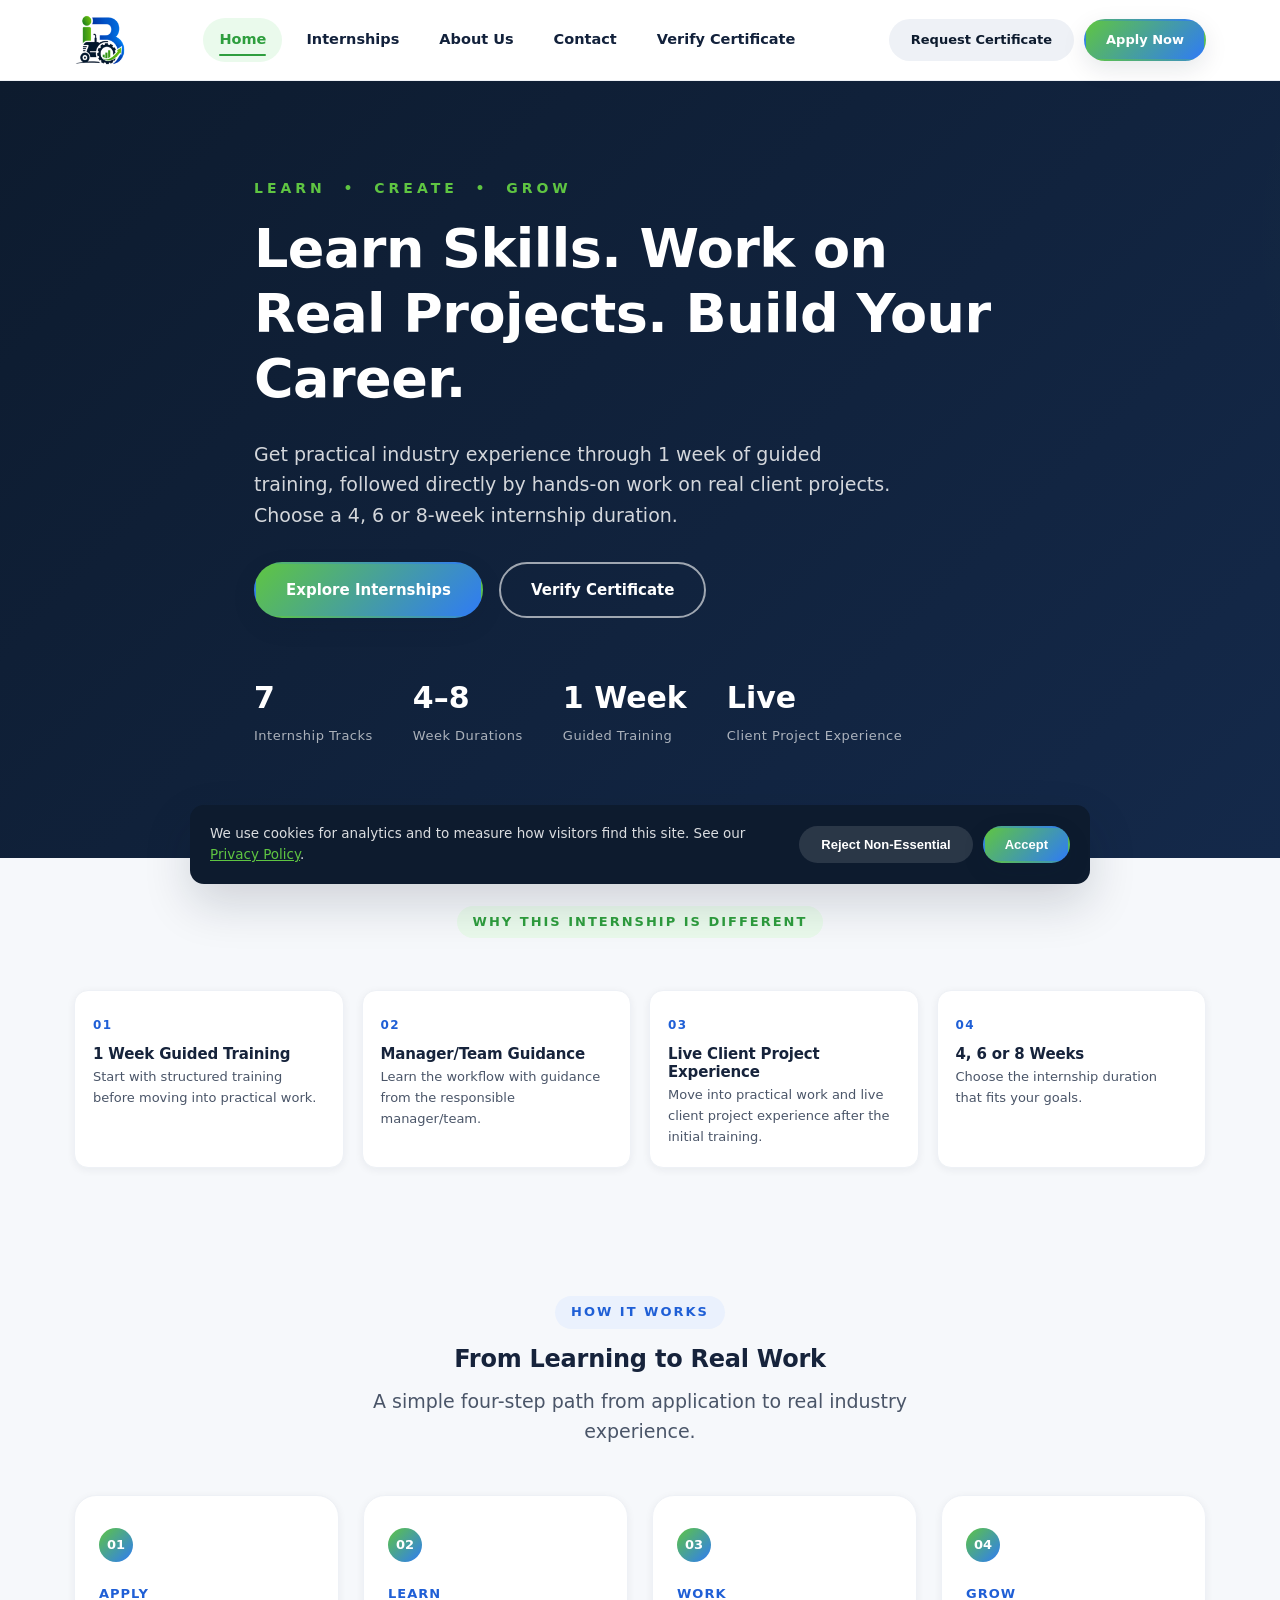
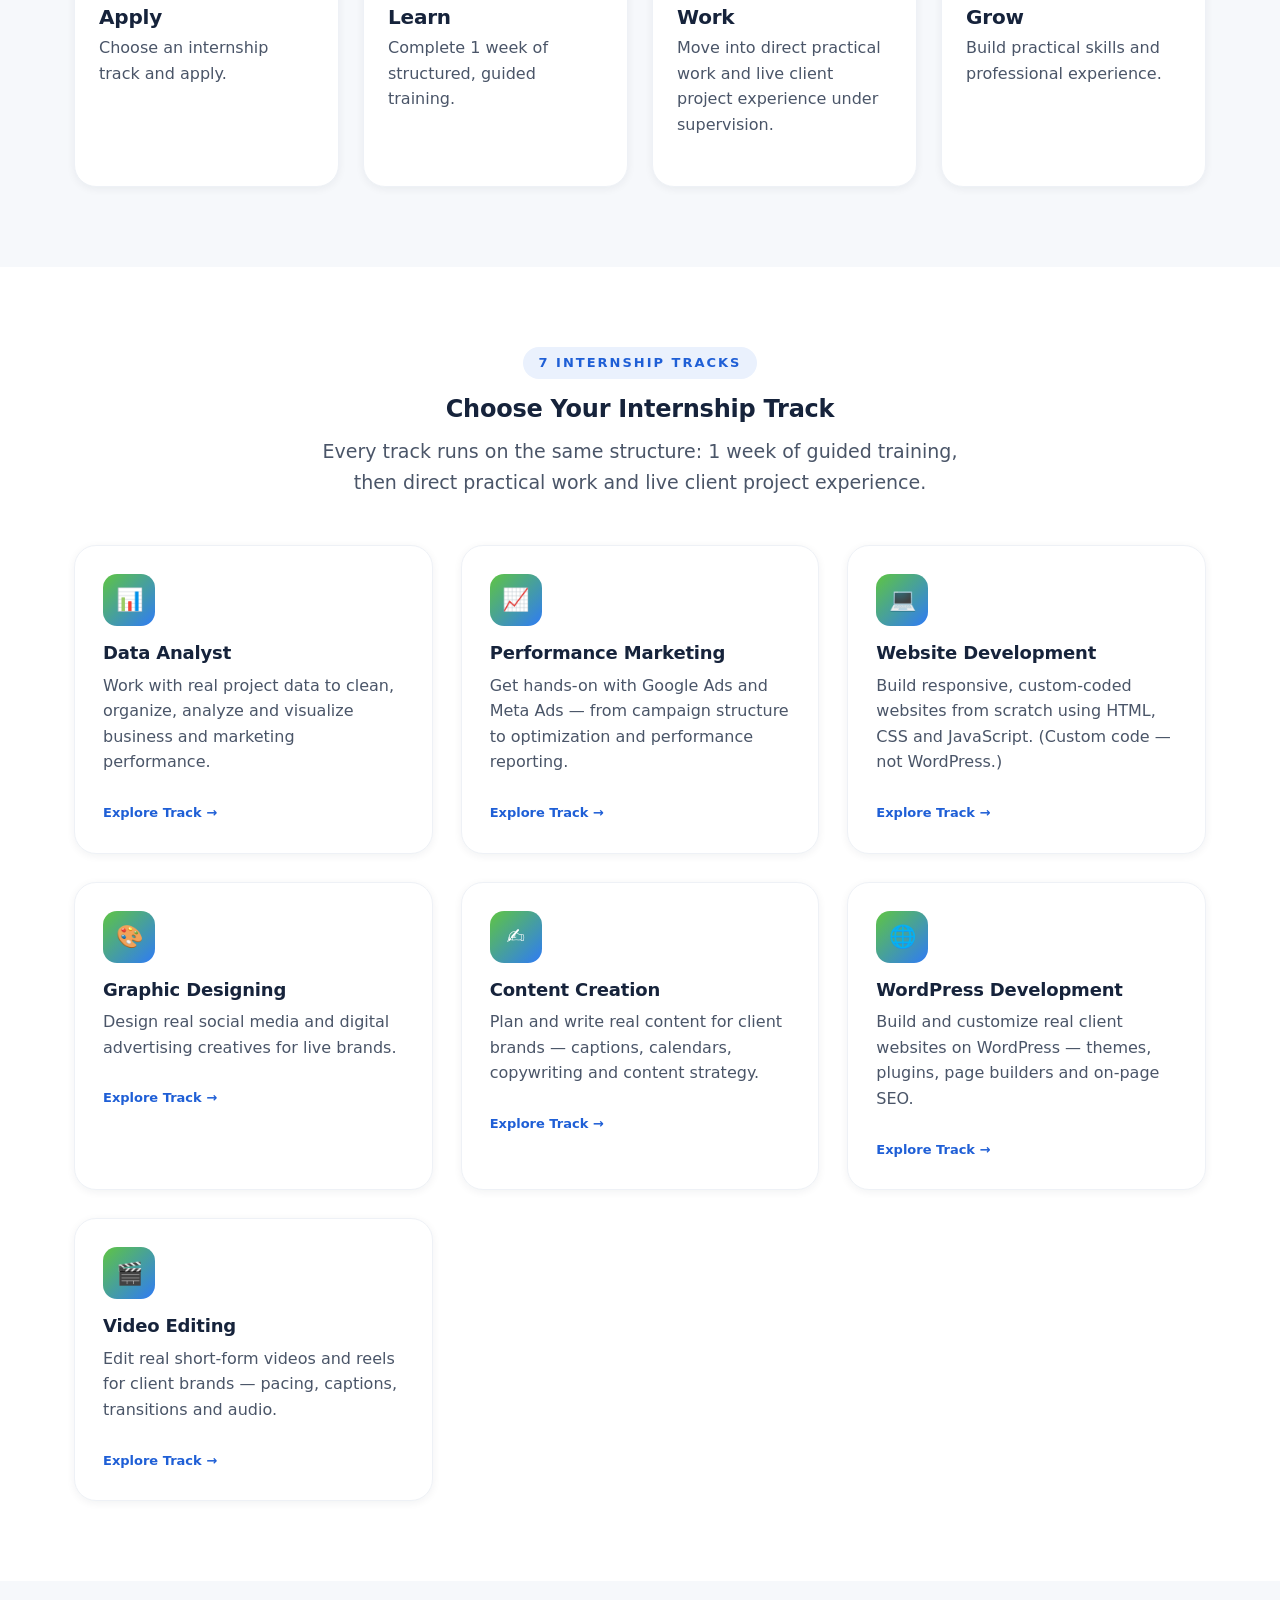
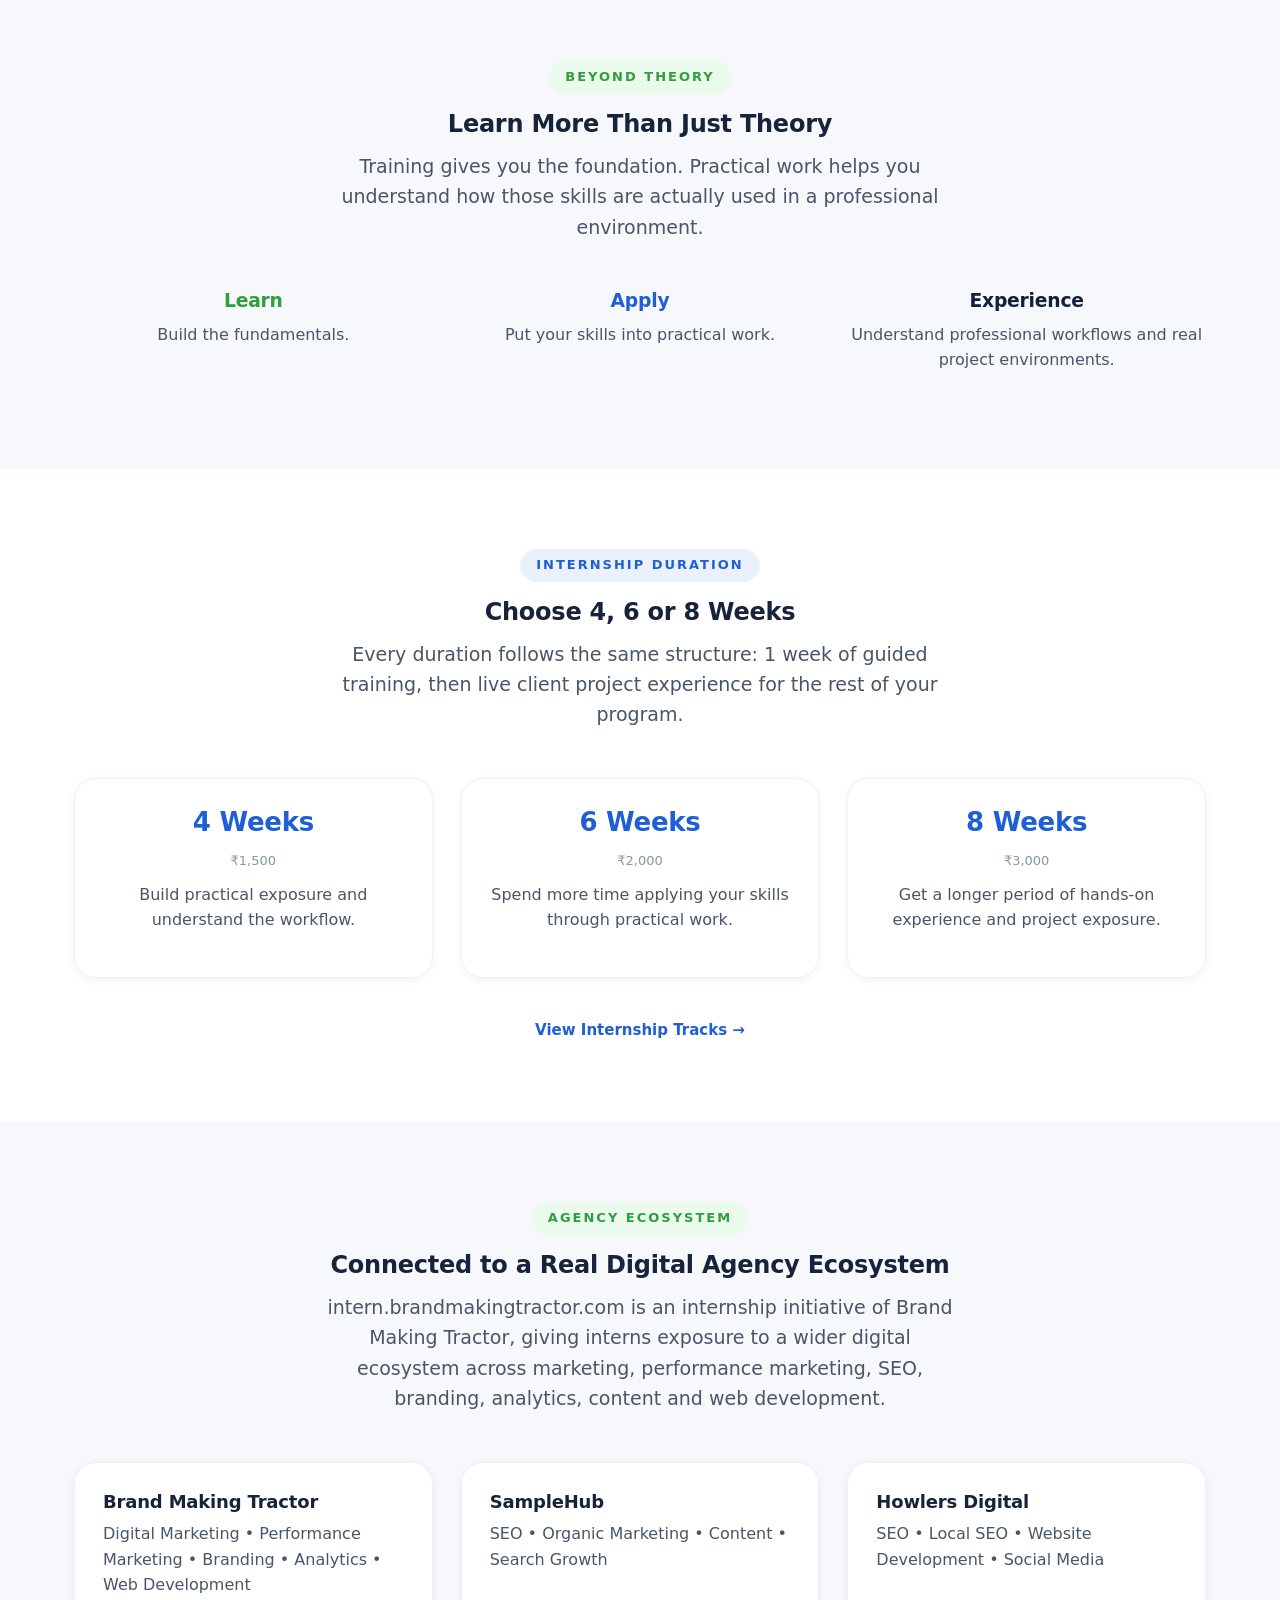
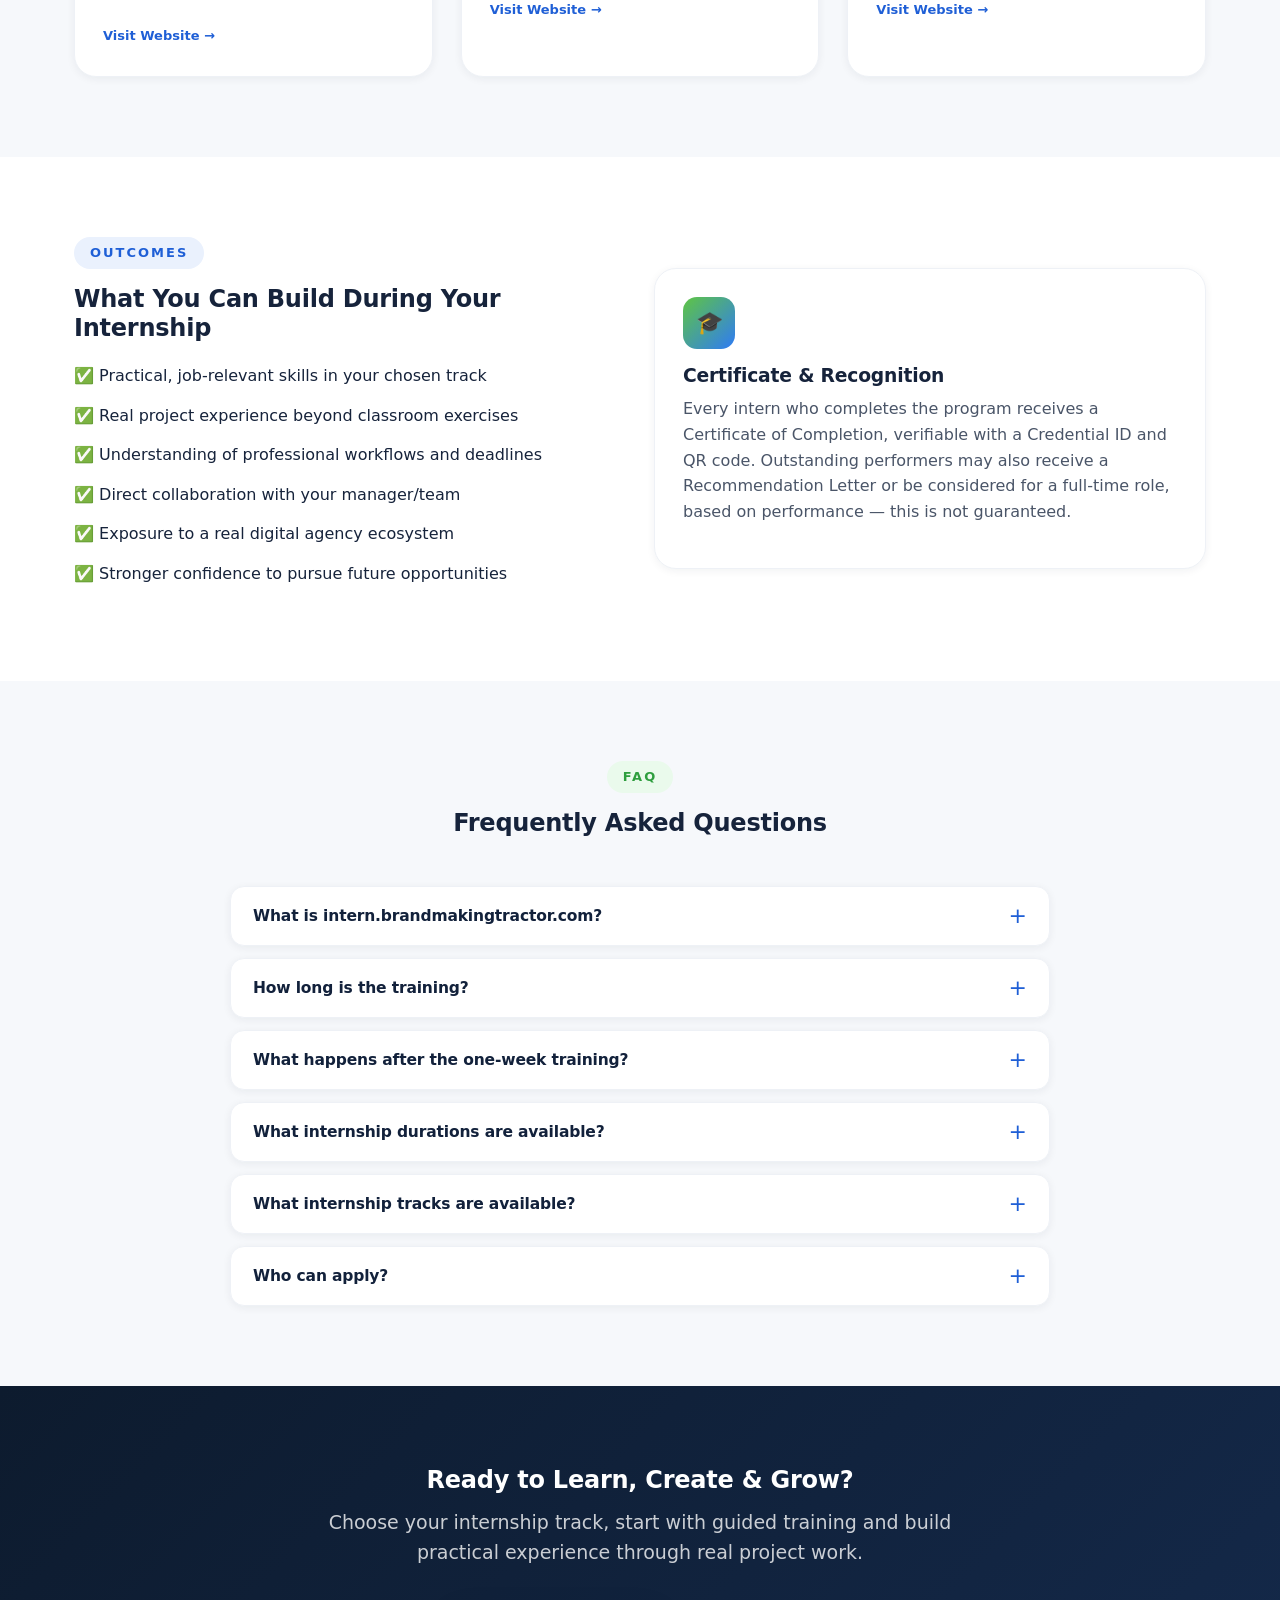
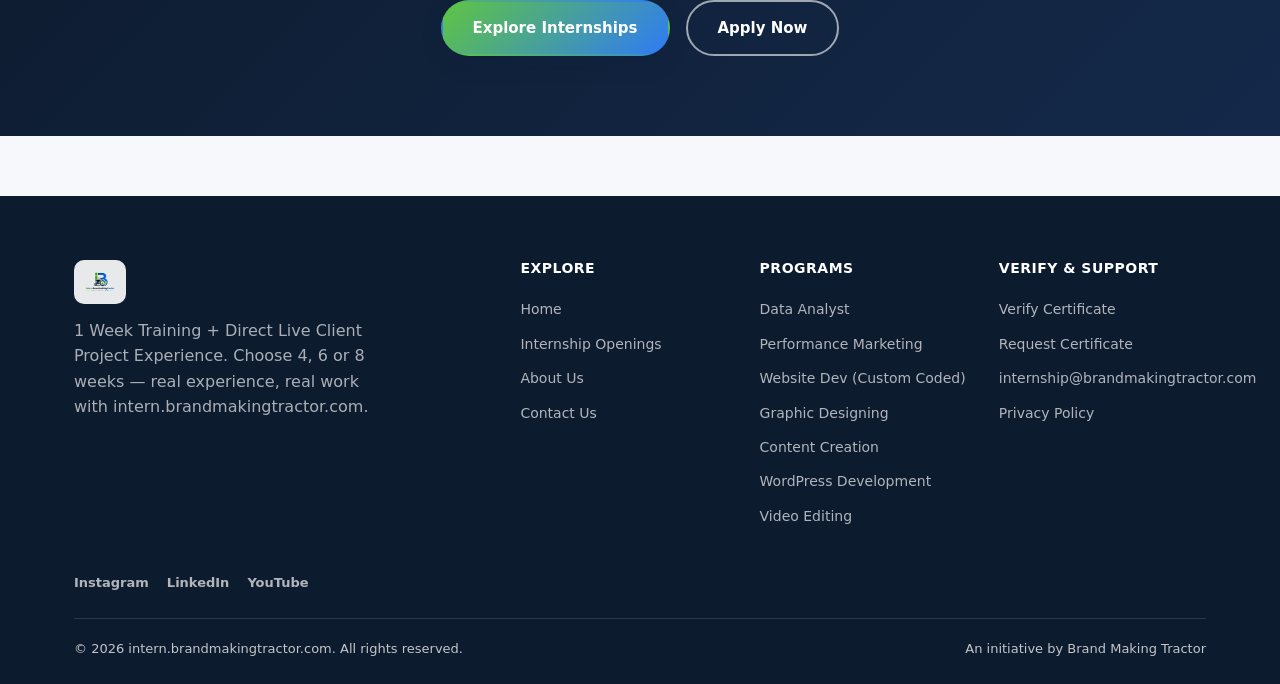
==== index.html @ 0d036361 "Initial commit: intern.brandmakingtractor internship platform Static HTML/CSS/JS frontend backed by " ====
<!DOCTYPE html>
<html lang="en">
<head>
<!-- Consent Mode default (must be set before GTM loads) -->
<script>
window.dataLayer = window.dataLayer || [];
function gtag(){dataLayer.push(arguments);}
gtag("consent","default",{ad_storage:"denied",analytics_storage:"denied",ad_user_data:"denied",ad_personalization:"denied",wait_for_update:500});
</script>
<!-- Google Tag Manager -->
<script>(function(w,d,s,l,i){w[l]=w[l]||[];w[l].push({'gtm.start':
new Date().getTime(),event:'gtm.js'});var f=d.getElementsByTagName(s)[0],
j=d.createElement(s),dl=l!='dataLayer'?'&l='+l:'';j.async=true;j.src=
'https://www.googletagmanager.com/gtm.js?id='+i+dl;f.parentNode.insertBefore(j,f);
})(window,document,'script','dataLayer','GTM-KQZJQPQM');</script>
<!-- End Google Tag Manager -->
<meta charset="UTF-8">
<meta name="viewport" content="width=device-width, initial-scale=1.0">
<title>Practical Internship Program | intern.brandmakingtractor.com</title>
<meta name="description" content="Internship program: 1 week of guided training, then real live client project work. Choose 4, 6 or 8 weeks across 7 tracks in marketing, web dev, design and video.">
<link rel="canonical" href="https://intern.brandmakingtractor.com/">
<meta property="og:type" content="website">
<meta property="og:site_name" content="intern.brandmakingtractor.com">
<meta property="og:title" content="Practical Internship Program | intern.brandmakingtractor.com">
<meta property="og:description" content="Internship program: 1 week of guided training, then real live client project work. Choose 4, 6 or 8 weeks across 7 tracks.">
<meta property="og:url" content="https://intern.brandmakingtractor.com/">
<meta property="og:image" content="https://intern.brandmakingtractor.com/assets/img/logo.png">
<meta name="twitter:card" content="summary">
<meta name="twitter:title" content="Practical Internship Program | intern.brandmakingtractor.com">
<meta name="twitter:description" content="1 week guided training, then live client project experience. Choose a 4, 6 or 8-week internship across 7 tracks.">
<meta name="twitter:image" content="https://intern.brandmakingtractor.com/assets/img/logo.png">
<script type="application/ld+json">
{
  "@context": "https://schema.org",
  "@type": "Organization",
  "name": "intern.brandmakingtractor.com",
  "url": "https://intern.brandmakingtractor.com/",
  "logo": "https://intern.brandmakingtractor.com/assets/img/logo.png",
  "description": "Internship program offering 1 Week Guided Training + Direct Practical Work and Live Client Project Experience across Data Analytics, Performance Marketing, Website Development, Graphic Design, Content Creation, WordPress Development and Video Editing."
}
</script>
<script type="application/ld+json">
{
  "@context": "https://schema.org",
  "@type": "WebSite",
  "name": "intern.brandmakingtractor.com",
  "url": "https://intern.brandmakingtractor.com/"
}
</script>
<script type="application/ld+json">
{
  "@context": "https://schema.org",
  "@type": "FAQPage",
  "mainEntity": [
    {
      "@type": "Question",
      "name": "What is intern.brandmakingtractor.com?",
      "acceptedAnswer": { "@type": "Answer", "text": "intern.brandmakingtractor.com is an internship program by Brand Making Tractor that combines structured training with practical and live client project experience." }
    },
    {
      "@type": "Question",
      "name": "How long is the training?",
      "acceptedAnswer": { "@type": "Answer", "text": "The initial structured training period is one week, guided by the relevant manager/team." }
    },
    {
      "@type": "Question",
      "name": "What happens after the one-week training?",
      "acceptedAnswer": { "@type": "Answer", "text": "After the initial training, interns move into direct practical work and live client project experience under team supervision." }
    },
    {
      "@type": "Question",
      "name": "What internship durations are available?",
      "acceptedAnswer": { "@type": "Answer", "text": "Internships are available in 4, 6 and 8-week durations." }
    },
    {
      "@type": "Question",
      "name": "What internship tracks are available?",
      "acceptedAnswer": { "@type": "Answer", "text": "The current internship tracks include Data Analyst, Performance Marketing, Website Development, Graphic Designing, Content Creation, WordPress Development and Video Editing." }
    },
    {
      "@type": "Question",
      "name": "Who can apply?",
      "acceptedAnswer": { "@type": "Answer", "text": "The program is designed for students, beginners, fresh graduates and aspiring professionals interested in building practical skills." }
    }
  ]
}
</script>
<link rel="icon" href="assets/img/logo.png" type="image/png">
<link rel="apple-touch-icon" href="assets/img/logo.png">
<meta name="theme-color" content="#0d1b2e">
<link rel="stylesheet" href="assets/css/style.css">
</head>
<body data-page="home">
<!-- Google Tag Manager (noscript) -->
<noscript><iframe src="https://www.googletagmanager.com/ns.html?id=GTM-KQZJQPQM"
height="0" width="0" style="display:none;visibility:hidden"></iframe></noscript>
<!-- End Google Tag Manager (noscript) -->

<div id="site-header"></div>

<!-- ============ HERO ============ -->
<section class="hero">
  <div class="container hero-inner">
    <div class="hero-tagline">LEARN &nbsp;•&nbsp; CREATE &nbsp;•&nbsp; GROW</div>
    <h1>Learn Skills. Work on Real Projects. Build Your Career.</h1>
    <p class="lead">Get practical industry experience through 1 week of guided training, followed directly by hands-on work on real client projects. Choose a 4, 6 or 8-week internship duration.</p>
    <div class="hero-ctas">
      <a href="internships" class="btn btn-primary">Explore Internships</a>
      <a href="verify-certificate" class="btn btn-outline-white">Verify Certificate</a>
    </div>
    <div class="hero-stats">
      <div class="hero-stat"><b class="count-up" data-count-to="7">0</b><span>Internship Tracks</span></div>
      <div class="hero-stat"><b>4–8</b><span>Week Durations</span></div>
      <div class="hero-stat"><b>1 Week</b><span>Guided Training</span></div>
      <div class="hero-stat"><b>Live</b><span>Client Project Experience</span></div>
    </div>
  </div>
</section>

<!-- ============ TRUST / USP STRIP ============ -->
<section class="section-tight">
  <div class="container">
    <div class="section-head fade-up" style="margin-bottom:0;">
      <span class="eyebrow">Why This Internship Is Different</span>
    </div>
    <div class="usp-strip">
      <div class="usp-item fade-up">
        <span class="usp-num">01</span>
        <h3>1 Week Guided Training</h3>
        <p>Start with structured training before moving into practical work.</p>
      </div>
      <div class="usp-item fade-up">
        <span class="usp-num">02</span>
        <h3>Manager/Team Guidance</h3>
        <p>Learn the workflow with guidance from the responsible manager/team.</p>
      </div>
      <div class="usp-item fade-up">
        <span class="usp-num">03</span>
        <h3>Live Client Project Experience</h3>
        <p>Move into practical work and live client project experience after the initial training.</p>
      </div>
      <div class="usp-item fade-up">
        <span class="usp-num">04</span>
        <h3>4, 6 or 8 Weeks</h3>
        <p>Choose the internship duration that fits your goals.</p>
      </div>
    </div>
  </div>
</section>

<!-- ============ HOW IT WORKS ============ -->
<section id="how-it-works">
  <div class="container">
    <div class="section-head fade-up">
      <span class="eyebrow blue">How It Works</span>
      <h2>From Learning to Real Work</h2>
      <p class="lead mx-auto">A simple four-step path from application to real industry experience.</p>
    </div>
    <div class="journey">
      <div class="journey-step fade-up">
        <div class="journey-num">01</div>
        <span class="tag">Apply</span>
        <h3>Apply</h3>
        <p>Choose an internship track and apply.</p>
      </div>
      <div class="journey-step fade-up">
        <div class="journey-num">02</div>
        <span class="tag">Learn</span>
        <h3>Learn</h3>
        <p>Complete 1 week of structured, guided training.</p>
      </div>
      <div class="journey-step fade-up">
        <div class="journey-num">03</div>
        <span class="tag">Work</span>
        <h3>Work</h3>
        <p>Move into direct practical work and live client project experience under supervision.</p>
      </div>
      <div class="journey-step fade-up">
        <div class="journey-num">04</div>
        <span class="tag">Grow</span>
        <h3>Grow</h3>
        <p>Build practical skills and professional experience.</p>
      </div>
    </div>
  </div>
</section>

<!-- ============ INTERNSHIP TRACKS ============ -->
<section id="tracks" style="background:var(--white);">
  <div class="container">
    <div class="section-head fade-up">
      <span class="eyebrow blue">7 Internship Tracks</span>
      <h2>Choose Your Internship Track</h2>
      <p class="lead mx-auto">Every track runs on the same structure: 1 week of guided training, then direct practical work and live client project experience.</p>
    </div>
    <div class="grid grid-3">
      <a class="value-card fade-up agency-card" href="internship-detail?id=INT-DA-001">
        <div class="icon">📊</div>
        <h3 style="font-size:18px;">Data Analyst</h3>
        <p>Work with real project data to clean, organize, analyze and visualize business and marketing performance.</p>
        <span class="agency-link">Explore Track →</span>
      </a>
      <a class="value-card fade-up agency-card" href="internship-detail?id=INT-PM-001">
        <div class="icon">📈</div>
        <h3 style="font-size:18px;">Performance Marketing</h3>
        <p>Get hands-on with Google Ads and Meta Ads — from campaign structure to optimization and performance reporting.</p>
        <span class="agency-link">Explore Track →</span>
      </a>
      <a class="value-card fade-up agency-card" href="internship-detail?id=INT-WD-001">
        <div class="icon">💻</div>
        <h3 style="font-size:18px;">Website Development</h3>
        <p>Build responsive, custom-coded websites from scratch using HTML, CSS and JavaScript. (Custom code — not WordPress.)</p>
        <span class="agency-link">Explore Track →</span>
      </a>
      <a class="value-card fade-up agency-card" href="internship-detail?id=INT-GD-001">
        <div class="icon">🎨</div>
        <h3 style="font-size:18px;">Graphic Designing</h3>
        <p>Design real social media and digital advertising creatives for live brands.</p>
        <span class="agency-link">Explore Track →</span>
      </a>
      <a class="value-card fade-up agency-card" href="internship-detail?id=INT-CC-001">
        <div class="icon">✍️</div>
        <h3 style="font-size:18px;">Content Creation</h3>
        <p>Plan and write real content for client brands — captions, calendars, copywriting and content strategy.</p>
        <span class="agency-link">Explore Track →</span>
      </a>
      <a class="value-card fade-up agency-card" href="internship-detail?id=INT-WP-001">
        <div class="icon">🌐</div>
        <h3 style="font-size:18px;">WordPress Development</h3>
        <p>Build and customize real client websites on WordPress — themes, plugins, page builders and on-page SEO.</p>
        <span class="agency-link">Explore Track →</span>
      </a>
      <a class="value-card fade-up agency-card" href="internship-detail?id=INT-VE-001">
        <div class="icon">🎬</div>
        <h3 style="font-size:18px;">Video Editing</h3>
        <p>Edit real short-form videos and reels for client brands — pacing, captions, transitions and audio.</p>
        <span class="agency-link">Explore Track →</span>
      </a>
    </div>
  </div>
</section>

<!-- ============ WHY PRACTICAL EXPERIENCE MATTERS ============ -->
<section>
  <div class="container">
    <div class="section-head fade-up">
      <span class="eyebrow">Beyond Theory</span>
      <h2>Learn More Than Just Theory</h2>
      <p class="lead mx-auto">Training gives you the foundation. Practical work helps you understand how those skills are actually used in a professional environment.</p>
    </div>
    <div class="grid grid-3">
      <div class="fade-up text-center"><h3 style="color:var(--green);">Learn</h3><p>Build the fundamentals.</p></div>
      <div class="fade-up text-center"><h3 style="color:var(--blue);">Apply</h3><p>Put your skills into practical work.</p></div>
      <div class="fade-up text-center"><h3 style="color:var(--navy-2);">Experience</h3><p>Understand professional workflows and real project environments.</p></div>
    </div>
  </div>
</section>

<!-- ============ CHOOSE YOUR DURATION ============ -->
<section style="background:var(--white);">
  <div class="container">
    <div class="section-head fade-up">
      <span class="eyebrow blue">Internship Duration</span>
      <h2>Choose 4, 6 or 8 Weeks</h2>
      <p class="lead mx-auto">Every duration follows the same structure: 1 week of guided training, then live client project experience for the rest of your program.</p>
    </div>
    <div class="grid grid-3">
      <div class="value-card fade-up text-center">
        <h3 style="font-size:26px;color:var(--blue);">4 Weeks</h3>
        <p style="font-size:13px;color:var(--gray-500);margin-bottom:10px;">₹1,500</p>
        <p>Build practical exposure and understand the workflow.</p>
      </div>
      <div class="value-card fade-up text-center">
        <h3 style="font-size:26px;color:var(--blue);">6 Weeks</h3>
        <p style="font-size:13px;color:var(--gray-500);margin-bottom:10px;">₹2,000</p>
        <p>Spend more time applying your skills through practical work.</p>
      </div>
      <div class="value-card fade-up text-center">
        <h3 style="font-size:26px;color:var(--blue);">8 Weeks</h3>
        <p style="font-size:13px;color:var(--gray-500);margin-bottom:10px;">₹3,000</p>
        <p>Get a longer period of hands-on experience and project exposure.</p>
      </div>
    </div>
    <div class="text-center fade-up" style="margin-top:28px;">
      <a href="internships" class="agency-link" style="font-size:15px;">View Internship Tracks →</a>
    </div>
  </div>
</section>

<!-- ============ AGENCY ECOSYSTEM ============ -->
<section>
  <div class="container">
    <div class="section-head fade-up">
      <span class="eyebrow">Agency Ecosystem</span>
      <h2>Connected to a Real Digital Agency Ecosystem</h2>
      <p class="lead mx-auto">intern.brandmakingtractor.com is an internship initiative of Brand Making Tractor, giving interns exposure to a wider digital ecosystem across marketing, performance marketing, SEO, branding, analytics, content and web development.</p>
    </div>
    <div class="grid grid-3">
      <a class="value-card fade-up agency-card" href="https://brandmakingtractor.com/" target="_blank" rel="noopener noreferrer">
        <h3 style="font-size:18px;">Brand Making Tractor</h3>
        <p>Digital Marketing • Performance Marketing • Branding • Analytics • Web Development</p>
        <span class="agency-link">Visit Website →</span>
      </a>
      <a class="value-card fade-up agency-card" href="https://samplehub.in/" target="_blank" rel="noopener noreferrer">
        <h3 style="font-size:18px;">SampleHub</h3>
        <p>SEO • Organic Marketing • Content • Search Growth</p>
        <span class="agency-link">Visit Website →</span>
      </a>
      <a class="value-card fade-up agency-card" href="https://digital.howlers.in/" target="_blank" rel="noopener noreferrer">
        <h3 style="font-size:18px;">Howlers Digital</h3>
        <p>SEO • Local SEO • Website Development • Social Media</p>
        <span class="agency-link">Visit Website →</span>
      </a>
    </div>
  </div>
</section>

<!-- ============ WHAT YOU CAN BUILD ============ -->
<section style="background:var(--white);">
  <div class="container">
    <div class="grid grid-2" style="align-items:center;">
      <div class="fade-up">
        <span class="eyebrow blue">Outcomes</span>
        <h2>What You Can Build During Your Internship</h2>
        <ul style="margin-top:20px;">
          <li style="margin-bottom:14px;">✅ Practical, job-relevant skills in your chosen track</li>
          <li style="margin-bottom:14px;">✅ Real project experience beyond classroom exercises</li>
          <li style="margin-bottom:14px;">✅ Understanding of professional workflows and deadlines</li>
          <li style="margin-bottom:14px;">✅ Direct collaboration with your manager/team</li>
          <li style="margin-bottom:14px;">✅ Exposure to a real digital agency ecosystem</li>
          <li style="margin-bottom:14px;">✅ Stronger confidence to pursue future opportunities</li>
        </ul>
      </div>
      <div class="value-card fade-up">
        <div class="icon">🎓</div>
        <h3>Certificate &amp; Recognition</h3>
        <p>Every intern who completes the program receives a Certificate of Completion, verifiable with a Credential ID and QR code. Outstanding performers may also receive a Recommendation Letter or be considered for a full-time role, based on performance — this is not guaranteed.</p>
      </div>
    </div>
  </div>
</section>

<!-- ============ FAQ ============ -->
<section id="faq">
  <div class="container">
    <div class="section-head fade-up">
      <span class="eyebrow">FAQ</span>
      <h2>Frequently Asked Questions</h2>
    </div>
    <div class="faq-list fade-up">
      <details class="faq-item">
        <summary><h3>What is intern.brandmakingtractor.com?</h3></summary>
        <div class="faq-answer"><p>intern.brandmakingtractor.com is an internship program by Brand Making Tractor that combines structured training with practical and live client project experience.</p></div>
      </details>
      <details class="faq-item">
        <summary><h3>How long is the training?</h3></summary>
        <div class="faq-answer"><p>The initial structured training period is one week, guided by the relevant manager/team.</p></div>
      </details>
      <details class="faq-item">
        <summary><h3>What happens after the one-week training?</h3></summary>
        <div class="faq-answer"><p>After the initial training, interns move into direct practical work and live client project experience under team supervision.</p></div>
      </details>
      <details class="faq-item">
        <summary><h3>What internship durations are available?</h3></summary>
        <div class="faq-answer"><p>Internships are available in 4, 6 and 8-week durations.</p></div>
      </details>
      <details class="faq-item">
        <summary><h3>What internship tracks are available?</h3></summary>
        <div class="faq-answer"><p>The current internship tracks include Data Analyst, Performance Marketing, Website Development, Graphic Designing, Content Creation, WordPress Development and Video Editing.</p></div>
      </details>
      <details class="faq-item">
        <summary><h3>Who can apply?</h3></summary>
        <div class="faq-answer"><p>The program is designed for students, beginners, fresh graduates and aspiring professionals interested in building practical skills.</p></div>
      </details>
    </div>
  </div>
</section>

<!-- ============ FINAL CTA ============ -->
<section style="background:var(--grad-navy);color:#fff;">
  <div class="container text-center fade-up">
    <h2 style="color:#fff;">Ready to Learn, Create &amp; Grow?</h2>
    <p class="lead mx-auto" style="color:rgba(255,255,255,.78);">Choose your internship track, start with guided training and build practical experience through real project work.</p>
    <div class="hero-ctas" style="justify-content:center;">
      <a href="internships" class="btn btn-primary">Explore Internships</a>
      <a href="#" class="btn btn-outline-white" onclick="event.preventDefault(); openApplyModal();">Apply Now</a>
    </div>
  </div>
</section>

<div id="site-footer"></div>

<script src="assets/js/config.js"></script>
<script src="assets/js/main.js"></script>
</body>
</html>
---- assets/css/style.css ----
/* ==========================================================================
   intern.brandmakingtractor — Design System
   Brand: Green / Blue / Dark Navy / White — Modern, Premium, Minimal, Young
   ========================================================================== */

:root{
  --navy: #0d1b2e;
  --navy-2: #12213b;
  --blue: #1f5fd6;
  --blue-light: #2f7bf5;
  --blue-pale: #eaf1fd;
  --green: #2e9e3e;
  --green-light: #5fc542;
  --green-pale: #eafaec;
  --white: #ffffff;
  --off-white: #f6f8fb;
  --gray-100: #eef1f6;
  --gray-300: #d7dee7;
  --gray-500: #8996a8;
  --gray-700: #4a5568;
  --text: #16233b;

  --radius-sm: 8px;
  --radius-md: 14px;
  --radius-lg: 22px;
  --shadow-sm: 0 2px 8px rgba(13,27,46,.06);
  --shadow-md: 0 8px 24px rgba(13,27,46,.10);
  --shadow-lg: 0 20px 48px rgba(13,27,46,.16);
  --grad-brand: linear-gradient(135deg, var(--green-light), var(--blue-light));
  --grad-navy: linear-gradient(135deg, #0d1b2e 0%, #14294a 100%);
  --maxw: 1180px;
  --font: 'Poppins','Segoe UI',system-ui,-apple-system,sans-serif;
}

*,*::before,*::after{box-sizing:border-box;}
html{scroll-behavior:smooth;}
body{
  margin:0;
  font-family:var(--font);
  color:var(--text);
  background:var(--off-white);
  line-height:1.6;
  -webkit-font-smoothing:antialiased;
}
img{max-width:100%;display:block;}
a{color:inherit;text-decoration:none;}
ul{list-style:none;margin:0;padding:0;}
h1,h2,h3,h4{margin:0 0 .5em;line-height:1.2;font-weight:700;letter-spacing:-.01em;}
p{margin:0 0 1em;color:var(--gray-700);}
.container{max-width:var(--maxw);margin:0 auto;padding:0 24px;}
section{padding:80px 0;}
.section-tight{padding:48px 0;}

/* ---------- Utility ---------- */
.text-center{text-align:center;}
.eyebrow{
  display:inline-flex;align-items:center;gap:8px;
  font-size:13px;font-weight:600;letter-spacing:2px;text-transform:uppercase;
  color:var(--green);background:var(--green-pale);
  padding:6px 16px;border-radius:999px;margin-bottom:16px;
}
.eyebrow.blue{color:var(--blue);background:var(--blue-pale);}
.lead{font-size:19px;color:var(--gray-700);max-width:640px;}
.mx-auto{margin-left:auto;margin-right:auto;}
.mt-0{margin-top:0;}
.grid{display:grid;gap:28px;}
.grid-2{grid-template-columns:repeat(2,1fr);}
.grid-3{grid-template-columns:repeat(3,1fr);}
.grid-4{grid-template-columns:repeat(4,1fr);}
.badge{
  display:inline-block;padding:4px 12px;border-radius:999px;
  font-size:12px;font-weight:700;letter-spacing:.4px;text-transform:uppercase;
}
.badge-open{background:var(--green-pale);color:var(--green);}
.badge-closing{background:#fff4e5;color:#b8720a;}
.badge-closed{background:var(--gray-100);color:var(--gray-500);}
.badge-navy{background:rgba(13,27,46,.08);color:var(--navy);}

/* ---------- Buttons ---------- */
.btn{
  display:inline-flex;align-items:center;justify-content:center;gap:8px;
  padding:14px 30px;border-radius:999px;font-weight:600;font-size:15px;
  border:2px solid transparent;cursor:pointer;transition:transform .15s ease, box-shadow .15s ease, background .15s ease, color .15s ease;
  white-space:nowrap;
}
.btn:active{transform:translateY(1px);}
.btn-primary{background:var(--grad-brand);color:var(--white);box-shadow:var(--shadow-md);}
.btn-primary:hover{box-shadow:var(--shadow-lg);transform:translateY(-2px);}
.btn-secondary{background:transparent;border-color:var(--navy);color:var(--navy);}
.btn-secondary:hover{background:var(--navy);color:var(--white);}
.btn-outline-white{background:transparent;border-color:rgba(255,255,255,.6);color:var(--white);}
.btn-outline-white:hover{background:var(--white);color:var(--navy);}
.btn-sm{padding:9px 20px;font-size:13px;}
.btn-block{width:100%;}
.btn[disabled]{opacity:.55;cursor:not-allowed;}
.btn-ghost{background:var(--gray-100);color:var(--navy);}
.btn-ghost:hover{background:var(--gray-300);}

/* ---------- Header / Nav ---------- */
.site-header{
  position:sticky;top:0;z-index:100;
  background:rgba(255,255,255,.92);backdrop-filter:blur(10px);
  border-bottom:1px solid var(--gray-100);
}
.nav{display:flex;align-items:center;justify-content:space-between;padding:14px 24px;max-width:var(--maxw);margin:0 auto;}
.nav-logo{display:flex;align-items:center;gap:10px;flex-shrink:0;}
.nav-logo img{height:52px;width:52px;flex-shrink:0;object-fit:contain;}
.nav-links{display:flex;align-items:center;gap:8px;}
.nav-links a{
  padding:10px 16px;border-radius:999px;font-weight:600;font-size:14.5px;color:var(--navy-2);
  transition:background .15s ease,color .15s ease;
}
.nav-links a:hover,.nav-links a.active{background:var(--green-pale);color:var(--green);}
.mobile-only-link{display:none;}
.nav-actions{display:flex;gap:10px;align-items:center;}
.nav-toggle{display:none;background:none;border:none;font-size:26px;cursor:pointer;color:var(--navy);}

@media (max-width: 900px){
  .nav-links{
    position:fixed;top:70px;left:0;right:0;background:var(--white);
    flex-direction:column;align-items:stretch;padding:16px;gap:4px;
    box-shadow:var(--shadow-md);transform:translateY(-130%);transition:transform .25s ease;
  }
  .nav-links.open{transform:translateY(0);}
  .nav-links a{padding:14px 16px;}
  .mobile-only-link{display:block;border-top:1px solid var(--gray-100);margin-top:8px;padding-top:18px !important;}
  .nav-toggle{display:block;}
  /* Apply lives in the bottom tab bar and Request Certificate in the menu on mobile — keep the top bar to just logo + hamburger. */
  .nav-actions .btn-ghost, .nav-actions .btn-primary{display:none;}
}

/* ---------- Hero ---------- */
.hero{
  background:var(--grad-navy);color:var(--white);position:relative;overflow:hidden;
  padding:96px 0 110px;
}
.hero::before{
  content:"";position:absolute;inset:0;
  background:radial-gradient(60% 60% at 85% 10%, rgba(95,197,66,.28), transparent 60%),
             radial-gradient(50% 50% at 10% 90%, rgba(47,123,245,.30), transparent 60%);
  pointer-events:none;
}
.hero-inner{position:relative;z-index:1;max-width:820px;}
.hero-brand{background:rgba(255,255,255,.92);display:inline-flex;align-items:center;gap:10px;padding:10px 18px;border-radius:14px;margin-bottom:22px;}
.hero-brand img{height:48px;display:block;}
.hero-tagline{
  font-size:14px;font-weight:700;letter-spacing:4px;color:var(--green-light);margin-bottom:18px;
}
.hero h1{font-size:clamp(32px,5vw,54px);color:var(--white);}
.hero p.lead{color:rgba(255,255,255,.82);}
.hero-ctas{display:flex;gap:16px;flex-wrap:wrap;margin-top:32px;}
.hero-stats{display:flex;gap:40px;margin-top:56px;flex-wrap:wrap;}
.hero-stat b{display:block;font-size:30px;color:var(--white);}
.hero-stat span{font-size:13px;color:rgba(255,255,255,.65);letter-spacing:.5px;}
@media (max-width: 640px){
  .hero-stats{display:grid;grid-template-columns:1fr 1fr;gap:18px 16px;margin-top:36px;}
  .hero-stat b{font-size:22px;}
  .hero-stat span{font-size:11.5px;}
}

/* ---------- USP strip (compact, no big cards) ---------- */
.usp-strip{display:grid;grid-template-columns:repeat(4,1fr);gap:18px;margin-top:36px;}
.usp-item{
  background:var(--white);border:1px solid var(--gray-100);border-radius:var(--radius-md);
  padding:20px 18px;box-shadow:var(--shadow-sm);
}
.usp-item .usp-num{font-size:12px;font-weight:800;color:var(--blue);letter-spacing:1.5px;}
.usp-item h3{font-size:15px;margin:8px 0 4px;}
.usp-item p{font-size:13px;margin:0;color:var(--gray-700);}
@media (max-width: 900px){ .usp-strip{grid-template-columns:1fr 1fr;} }
@media (max-width: 560px){ .usp-strip{grid-template-columns:1fr;gap:12px;} }

/* ---------- Journey / Steps ---------- */
.journey{display:grid;grid-template-columns:repeat(4,1fr);gap:24px;margin-top:48px;}
.journey-step{
  background:var(--white);border-radius:var(--radius-lg);padding:32px 24px;
  box-shadow:var(--shadow-sm);position:relative;border:1px solid var(--gray-100);
  transition:transform .2s ease,box-shadow .2s ease;
}
.journey-step:hover{transform:translateY(-6px);box-shadow:var(--shadow-md);}
.journey-num{
  font-size:13px;font-weight:800;color:var(--white);background:var(--grad-brand);
  width:34px;height:34px;border-radius:50%;display:flex;align-items:center;justify-content:center;margin-bottom:18px;
}
.journey-step h3{font-size:20px;margin-bottom:6px;}
.journey-step .tag{font-size:13px;font-weight:700;color:var(--blue);text-transform:uppercase;letter-spacing:1px;}
.journey-arrow{
  display:none;
}
@media (max-width: 980px){
  .journey{grid-template-columns:1fr 1fr;}
}
@media (max-width: 560px){
  .journey{grid-template-columns:1fr;}
}

/* ---------- Program strip ---------- */
.program-banner{
  background:var(--grad-brand);color:var(--white);border-radius:var(--radius-lg);
  padding:36px 40px;display:flex;align-items:center;justify-content:space-between;gap:24px;flex-wrap:wrap;
  box-shadow:var(--shadow-md);
}
.program-banner h3{color:var(--white);margin:0 0 4px;font-size:22px;}
.program-banner p{color:rgba(255,255,255,.9);margin:0;}
.program-pill-row{display:flex;gap:12px;flex-wrap:wrap;}
.program-pill{
  background:rgba(255,255,255,.18);border:1px solid rgba(255,255,255,.35);
  padding:10px 18px;border-radius:999px;font-weight:600;font-size:14px;
}

/* ---------- Section headers ---------- */
.section-head{max-width:680px;margin:0 auto 48px;text-align:center;}
.section-head.left{margin:0 0 40px;text-align:left;}

/* ---------- Cards (internships) ---------- */
.internship-card{
  background:var(--white);border-radius:var(--radius-lg);padding:28px;
  border:1px solid var(--gray-100);box-shadow:var(--shadow-sm);
  display:flex;flex-direction:column;gap:14px;transition:transform .2s ease,box-shadow .2s ease;
}
.internship-card:hover{transform:translateY(-6px);box-shadow:var(--shadow-md);}
.internship-card .dept{font-size:12.5px;font-weight:700;color:var(--blue);text-transform:uppercase;letter-spacing:1px;}
.internship-card h3{font-size:21px;margin:2px 0 0;}
.card-duration{
  display:flex;gap:8px;flex-wrap:wrap;margin:6px 0;
}
.duration-chip{
  background:var(--off-white);border:1px solid var(--gray-100);border-radius:999px;
  padding:6px 12px;font-size:12.5px;font-weight:600;color:var(--navy-2);
}
.duration-chip.total{background:var(--navy);color:var(--white);border-color:var(--navy);}
.card-meta{display:flex;flex-wrap:wrap;gap:8px 18px;font-size:13.5px;color:var(--gray-700);margin:4px 0;}
.card-meta strong{color:var(--navy-2);}
.skill-tags{display:flex;flex-wrap:wrap;gap:6px;margin:6px 0;}
.skill-tag{background:var(--green-pale);color:var(--green);font-size:12px;font-weight:600;padding:4px 10px;border-radius:6px;}
.card-actions{display:flex;gap:10px;margin-top:auto;padding-top:10px;}
.card-actions .btn{flex:1;}

/* ---------- Filters ---------- */
.filters-bar{
  display:flex;gap:12px;flex-wrap:wrap;align-items:center;margin-bottom:32px;
  background:var(--white);padding:16px;border-radius:var(--radius-md);box-shadow:var(--shadow-sm);
}
.filters-bar input,.filters-bar select{
  border:1px solid var(--gray-300);border-radius:10px;padding:11px 14px;font-family:var(--font);font-size:14px;background:var(--white);
}
.filters-bar input{flex:1;min-width:200px;}

/* ---------- Detail page ---------- */
.detail-hero{background:var(--grad-navy);color:var(--white);padding:64px 0;}
.detail-hero .dept{color:var(--green-light);font-weight:700;letter-spacing:1px;text-transform:uppercase;font-size:13px;}
.detail-hero h1{color:var(--white);margin-top:6px;}
.detail-grid{display:grid;grid-template-columns:2fr 1fr;gap:40px;align-items:start;}
.detail-block{background:var(--white);border-radius:var(--radius-lg);padding:32px;box-shadow:var(--shadow-sm);border:1px solid var(--gray-100);margin-bottom:24px;}
.detail-block h2{font-size:20px;}
.detail-block ul{margin:0;}
.detail-block li{position:relative;padding-left:26px;margin-bottom:10px;color:var(--gray-700);}
.detail-block li::before{
  content:"";position:absolute;left:0;top:7px;width:14px;height:14px;border-radius:4px;background:var(--grad-brand);
}
.sidebar-card{background:var(--white);border-radius:var(--radius-lg);padding:26px;box-shadow:var(--shadow-sm);border:1px solid var(--gray-100);margin-bottom:20px;position:sticky;top:90px;}
.sidebar-row{display:flex;justify-content:space-between;padding:10px 0;border-bottom:1px solid var(--gray-100);font-size:14px;}
.sidebar-row:last-child{border-bottom:none;}
.sidebar-row span:first-child{color:var(--gray-500);}
.sidebar-row span:last-child{font-weight:700;color:var(--navy-2);text-align:right;}
@media (max-width: 900px){ .detail-grid{grid-template-columns:1fr;} .sidebar-card{position:static;} }

/* ---------- Timeline (journey after selection) ---------- */
.timeline{position:relative;margin:40px 0;padding-left:36px;border-left:3px solid var(--gray-100);}
.timeline-item{position:relative;padding-bottom:36px;}
.timeline-item:last-child{padding-bottom:0;}
.timeline-item::before{
  content:"";position:absolute;left:-46px;top:2px;width:20px;height:20px;border-radius:50%;
  background:var(--grad-brand);border:4px solid var(--off-white);
}
.timeline-item.done::before{background:var(--navy);}
.timeline-item .wk{font-size:12.5px;font-weight:800;color:var(--blue);letter-spacing:1px;text-transform:uppercase;}
.timeline-item h4{margin:4px 0 6px;font-size:18px;}

/* ---------- Forms ---------- */
.form-card{background:var(--white);border-radius:var(--radius-lg);padding:40px;box-shadow:var(--shadow-sm);border:1px solid var(--gray-100);}
.form-grid{display:grid;grid-template-columns:1fr 1fr;gap:20px;}
.field{display:flex;flex-direction:column;gap:6px;margin-bottom:18px;}
.field.full{grid-column:1/-1;}
.field label{font-size:13.5px;font-weight:600;color:var(--navy-2);}
.field label .req{color:#d64545;}
.field input,.field select,.field textarea{
  border:1.5px solid var(--gray-300);border-radius:10px;padding:12px 14px;
  font-family:var(--font);font-size:14.5px;background:var(--off-white);transition:border-color .15s ease, background .15s ease;
}
.field input:focus,.field select:focus,.field textarea:focus{
  outline:none;border-color:var(--blue-light);background:var(--white);
}
.field small{color:var(--gray-500);font-size:12px;}
.field textarea{resize:vertical;min-height:100px;}
@media (max-width: 700px){ .form-grid{grid-template-columns:1fr;} }

.form-msg{padding:14px 18px;border-radius:10px;font-size:14px;font-weight:600;margin-bottom:20px;display:none;}
.form-msg.show{display:block;}
.form-msg.success{background:var(--green-pale);color:var(--green);}
.form-msg.error{background:#fdeceb;color:#c53030;}
.form-msg.info{background:var(--blue-pale);color:var(--blue);}

.spinner{
  width:16px;height:16px;border-radius:50%;border:2.5px solid rgba(255,255,255,.5);border-top-color:#fff;
  animation:spin .7s linear infinite;display:inline-block;
}
@keyframes spin{to{transform:rotate(360deg);}}

/* ---------- Result / Verification card ---------- */
.result-card{background:var(--white);border-radius:var(--radius-lg);padding:36px;box-shadow:var(--shadow-md);border:1px solid var(--gray-100);}
.result-verified{border-top:5px solid var(--green);}
.result-invalid{border-top:5px solid #d64545;}
.result-icon{width:56px;height:56px;border-radius:50%;display:flex;align-items:center;justify-content:center;font-size:26px;margin-bottom:16px;}
.result-icon.ok{background:var(--green-pale);color:var(--green);}
.result-icon.bad{background:#fdeceb;color:#d64545;}
.result-table{width:100%;border-collapse:collapse;margin-top:18px;}
.result-table td{padding:12px 0;border-bottom:1px solid var(--gray-100);font-size:14.5px;}
.result-table td:first-child{color:var(--gray-500);width:40%;}
.result-table td:last-child{font-weight:700;color:var(--navy-2);}

/* ---------- Certificate preview ---------- */
.cert-preview{
  background:var(--white);border:10px solid var(--navy);border-radius:var(--radius-lg);
  padding:56px;text-align:center;position:relative;box-shadow:var(--shadow-lg);
  background-image:
    linear-gradient(135deg, rgba(46,158,62,.04), transparent 40%),
    linear-gradient(-45deg, rgba(31,95,214,.05), transparent 40%);
}
.cert-preview .cert-brand{font-weight:800;font-size:14px;letter-spacing:2px;color:var(--green);}
.cert-preview .cert-tagline{font-size:11px;letter-spacing:3px;color:var(--gray-500);margin-bottom:26px;}
.cert-preview h1{font-size:30px;color:var(--navy);letter-spacing:1px;}
.cert-preview .cert-name{font-size:34px;font-family:'Georgia',serif;color:var(--blue);margin:18px 0;border-bottom:2px solid var(--gray-100);display:inline-block;padding-bottom:10px;}
.cert-preview .cert-program{font-size:19px;font-weight:700;color:var(--navy-2);margin-bottom:6px;}
.cert-footer-grid{display:flex;justify-content:space-between;margin-top:40px;flex-wrap:wrap;gap:20px;text-align:left;}
.cert-footer-grid div span{display:block;font-size:11px;text-transform:uppercase;letter-spacing:1px;color:var(--gray-500);margin-bottom:4px;}
.cert-footer-grid div b{font-size:14px;color:var(--navy-2);}
.cert-qr{width:96px;height:96px;background:var(--gray-100);border-radius:8px;display:flex;align-items:center;justify-content:center;font-size:11px;color:var(--gray-500);margin:0 auto;}

/* ---------- Tables (dashboard) ---------- */
.data-table{width:100%;border-collapse:collapse;background:var(--white);border-radius:var(--radius-md);overflow:hidden;box-shadow:var(--shadow-sm);}
.data-table th,.data-table td{padding:14px 16px;text-align:left;font-size:13.5px;border-bottom:1px solid var(--gray-100);}
.data-table th{background:var(--off-white);color:var(--gray-700);font-weight:700;text-transform:uppercase;font-size:11.5px;letter-spacing:.5px;}
.data-table tr:last-child td{border-bottom:none;}
.table-wrap{overflow-x:auto;background:var(--white);border-radius:var(--radius-md);box-shadow:var(--shadow-sm);}
.table-wrap .data-table{box-shadow:none;}

.tabs{display:flex;gap:6px;margin-bottom:24px;background:var(--white);padding:6px;border-radius:999px;box-shadow:var(--shadow-sm);width:fit-content;flex-wrap:wrap;}
.tab-btn{padding:10px 20px;border-radius:999px;border:none;background:transparent;font-family:var(--font);font-weight:600;font-size:13.5px;cursor:pointer;color:var(--gray-700);}
.tab-btn.active{background:var(--grad-brand);color:var(--white);}
.tab-panel{display:none;}
.tab-panel.active{display:block;}

.status-pill{padding:4px 12px;border-radius:999px;font-size:12px;font-weight:700;}
.status-pending{background:#fff4e5;color:#b8720a;}
.status-approved{background:var(--green-pale);color:var(--green);}
.status-rejected{background:#fdeceb;color:#c53030;}
.status-issued{background:var(--blue-pale);color:var(--blue);}

/* ---------- About / Values ---------- */
.value-card{background:var(--white);border-radius:var(--radius-lg);padding:28px;border:1px solid var(--gray-100);box-shadow:var(--shadow-sm);}
.value-card .icon{
  width:52px;height:52px;border-radius:14px;background:var(--grad-brand);color:#fff;
  display:flex;align-items:center;justify-content:center;font-size:22px;margin-bottom:16px;
}

/* ---------- Contact ---------- */
.contact-grid{display:grid;grid-template-columns:1fr 1.3fr;gap:40px;}
.contact-grid>*{min-width:0;}
.contact-info-card{background:var(--grad-navy);color:#fff;border-radius:var(--radius-lg);padding:36px;}
.contact-info-card h3{color:#fff;}
.contact-info-row{display:flex;gap:14px;margin-bottom:20px;align-items:flex-start;}
.contact-info-row .ico{width:38px;height:38px;border-radius:10px;background:rgba(255,255,255,.12);display:flex;align-items:center;justify-content:center;flex-shrink:0;}
@media (max-width: 900px){ .contact-grid{grid-template-columns:1fr;} }

/* ---------- Footer ---------- */
.site-footer{background:var(--navy);color:rgba(255,255,255,.75);padding:64px 0 24px;margin-top:60px;}
.footer-grid{display:grid;grid-template-columns:2fr 1fr 1fr 1fr;gap:32px;margin-bottom:40px;}
.footer-grid>div{min-width:0;}
.footer-logo{height:44px;margin-bottom:14px;background:rgba(255,255,255,.9);padding:6px 10px;border-radius:10px;}
.footer-grid h4{color:#fff;font-size:14px;letter-spacing:.5px;text-transform:uppercase;margin-bottom:16px;}
.footer-grid a{display:block;padding:6px 0;color:rgba(255,255,255,.68);font-size:14px;}
.footer-grid a:hover{color:var(--green-light);}
.footer-social{display:flex;gap:18px;margin-bottom:24px;}
.footer-social a{color:rgba(255,255,255,.68);font-size:13px;font-weight:600;text-decoration:none;}
.footer-social a:hover{color:var(--green-light);}
.footer-bottom{border-top:1px solid rgba(255,255,255,.12);padding-top:20px;font-size:13px;display:flex;justify-content:space-between;flex-wrap:wrap;gap:10px;}
@media (max-width: 800px){ .footer-grid{grid-template-columns:1fr 1fr;} }
@media (max-width: 480px){ .footer-grid{grid-template-columns:1fr;} }

/* ---------- Misc responsive ---------- */
@media (max-width: 980px){
  .grid-2, .grid-3, .grid-4 {grid-template-columns:1fr 1fr;}
  section{padding:56px 0;}
}
@media (max-width: 620px){
  .grid-2, .grid-3, .grid-4 {grid-template-columns:1fr;}
  .hero{padding:64px 0 80px;}
  .form-card{padding:24px;}
  .cert-preview{padding:28px;}
}

/* ---------- Animations ---------- */
.fade-up{opacity:0;transform:translateY(24px);transition:opacity .6s ease, transform .6s ease;}
.fade-up.in{opacity:1;transform:translateY(0);}

/* ---------- Hero entrance animation (plays on load, not scroll) ---------- */
.hero-tagline, .hero h1, .hero p.lead, .hero-ctas, .hero-stats{
  opacity:0; animation: heroRise .7s cubic-bezier(.2,.8,.2,1) forwards;
}
.hero-tagline{ animation-delay:.05s; }
.hero h1{ animation-delay:.15s; }
.hero p.lead{ animation-delay:.25s; }
.hero-ctas{ animation-delay:.35s; }
.hero-stats{ animation-delay:.45s; }
@keyframes heroRise{
  0%{ opacity:0; transform:translateY(18px); }
  100%{ opacity:1; transform:translateY(0); }
}

/* Duration card selection — a satisfying pop instead of a flat state swap */
.duration-option{ transition: border-color .15s ease, background .15s ease, transform .15s ease; }
.duration-option.selected{ animation: durationPop .35s cubic-bezier(.34,1.56,.64,1); }
@keyframes durationPop{
  0%{ transform:scale(1); }
  40%{ transform:scale(1.05); }
  100%{ transform:scale(1); }
}

/* Mobile bottom tab bar — tactile tap feedback */
.mobile-nav-tab{ -webkit-tap-highlight-color:transparent; }
.mobile-nav-tab:active svg{ transform:scale(.82); }

/* Coupon success — a little celebratory pop when a code applies */
.coupon-msg.success{ animation: couponSuccess .4s cubic-bezier(.34,1.56,.64,1); }
@keyframes couponSuccess{
  0%{ transform:scale(.9); opacity:0; }
  100%{ transform:scale(1); opacity:1; }
}

/* Summary box total — subtle pulse whenever the final amount updates */
.summary-row.total span:last-child{ display:inline-block; }
.pulse-update{ animation: pulseUpdate .4s ease; }
@keyframes pulseUpdate{
  0%{ transform:scale(1.18); color:#fff; }
  100%{ transform:scale(1); }
}

/* ---------- Mobile bottom tab bar (native-app style navigation) ---------- */
.mobile-nav{
  display:none;
  position:fixed; left:0; right:0; bottom:0; z-index:500;
  background:rgba(255,255,255,.96); backdrop-filter:blur(14px);
  border-top:1px solid var(--gray-100);
  box-shadow:0 -4px 20px rgba(13,27,46,.08);
  padding-bottom:env(safe-area-inset-bottom, 0px);
}
@media (max-width: 900px){
  .mobile-nav{ display:flex; }
  body{ padding-bottom:calc(64px + env(safe-area-inset-bottom, 0px)); }
  /* The scroll progress bar should sit above everything, bottom nav included. */
  #scrollProgress{ z-index:1000; }
}
.mobile-nav-tab{
  flex:1; min-width:0; display:flex; flex-direction:column; align-items:center; justify-content:center;
  gap:3px; padding:9px 4px 8px; color:var(--gray-500); text-decoration:none;
  font-size:11px; font-weight:600; position:relative;
  transition:color .2s ease, transform .15s ease;
  white-space:nowrap; overflow:hidden; text-overflow:ellipsis;
}
.mobile-nav-tab svg{ width:22px; height:22px; transition:transform .25s cubic-bezier(.34,1.56,.64,1); }
.mobile-nav-tab:active{ transform:scale(.9); }
.mobile-nav-tab.active{ color:var(--green); }
.mobile-nav-tab.active svg{ transform:translateY(-2px) scale(1.08); }
.mobile-nav-tab.active::before{
  content:""; position:absolute; top:2px; left:50%; width:22px; height:3px; border-radius:0 0 4px 4px;
  background:var(--grad-brand); transform:translateX(-50%);
  animation:tabIndicatorIn .3s ease both;
}
@keyframes tabIndicatorIn{
  0%{ width:0; opacity:0; }
  100%{ width:22px; opacity:1; }
}

/* ---------- Agency network cards (clickable) ---------- */
.agency-card{display:block;text-decoration:none;color:inherit;cursor:pointer;}
.agency-link{
  display:inline-flex;align-items:center;gap:4px;margin-top:12px;font-size:13px;font-weight:700;
  color:var(--blue);transition:gap .15s ease, color .15s ease;
}
.agency-card:hover .agency-link{color:var(--green);gap:8px;}
.agency-card:hover{border-color:var(--blue-light);}

/* ---------- Duration / fee selection ---------- */
.duration-grid{display:grid;grid-template-columns:repeat(3,1fr);gap:14px;margin:10px 0 22px;}
.duration-option{
  position:relative;border:2px solid var(--gray-300);border-radius:var(--radius-md);
  padding:18px 16px;cursor:pointer;background:var(--off-white);transition:border-color .15s ease, background .15s ease, transform .15s ease;
}
.duration-option:hover{transform:translateY(-2px);border-color:var(--blue-light);}
.duration-option input{position:absolute;opacity:0;pointer-events:none;}
.duration-option .weeks{font-weight:700;font-size:16px;color:var(--navy-2);}
.duration-option .fee{font-size:22px;font-weight:800;color:var(--blue);margin-top:4px;}
.duration-option.selected{border-color:var(--green);background:var(--green-pale);}
.duration-option.selected .fee{color:var(--green);}
@media (max-width: 700px){ .duration-grid{grid-template-columns:1fr;} }

/* ---------- Coupon box ---------- */
.coupon-box{background:var(--off-white);border:1.5px dashed var(--gray-300);border-radius:var(--radius-md);padding:20px;margin:20px 0;}
.coupon-row{display:flex;gap:10px;flex-wrap:wrap;}
.coupon-row input{flex:1;min-width:180px;}
.coupon-msg{font-size:13.5px;margin-top:10px;font-weight:600;}
.coupon-msg.success{color:var(--green);}
.coupon-msg.error{color:#c53030;}
.coupon-applied-badge{
  display:inline-flex;align-items:center;gap:6px;background:var(--green-pale);color:var(--green);
  font-size:12.5px;font-weight:700;padding:5px 12px;border-radius:999px;margin-top:10px;
}
.coupon-applied-badge button{background:none;border:none;color:var(--green);font-weight:700;cursor:pointer;padding:0 0 0 6px;}

/* ---------- Application summary ---------- */
.summary-box{background:var(--navy);color:#fff;border-radius:var(--radius-lg);padding:26px 28px;margin:22px 0;}
.summary-box h3{color:#fff;font-size:17px;margin-bottom:14px;}
.summary-row{display:flex;justify-content:space-between;padding:9px 0;border-bottom:1px solid rgba(255,255,255,.12);font-size:14.5px;}
.summary-row:last-child{border-bottom:none;}
.summary-row span:first-child{color:rgba(255,255,255,.6);}
.summary-row span:last-child{font-weight:700;}
.summary-row.discount span:last-child{color:var(--green-light);}
.summary-row.total{padding-top:14px;margin-top:6px;border-top:2px solid rgba(255,255,255,.25);border-bottom:none;}
.summary-row.total span{font-size:19px;font-weight:800;}
.summary-row.total span:last-child{color:var(--green-light);}

/* ---------- Payment instructions panel ---------- */
.payment-instructions{background:var(--blue-pale);border-radius:var(--radius-md);padding:22px 24px;margin-top:18px;text-align:left;}
.payment-instructions h4{margin-bottom:10px;color:var(--navy-2);}
.payment-instructions .kv{display:flex;justify-content:space-between;padding:8px 0;border-bottom:1px solid rgba(31,95,214,.12);font-size:14px;flex-wrap:wrap;gap:6px;}
.payment-instructions .kv:last-child{border-bottom:none;}
.payment-instructions .kv span:first-child{color:var(--gray-700);}
.payment-instructions .kv span:last-child{font-weight:700;color:var(--navy-2);}

/* ---------- Admin search/filter bar ---------- */
.admin-toolbar{display:flex;gap:12px;flex-wrap:wrap;align-items:center;margin-bottom:20px;}
.admin-toolbar input, .admin-toolbar select{
  border:1px solid var(--gray-300);border-radius:10px;padding:10px 14px;font-family:var(--font);font-size:13.5px;background:var(--white);
}
.admin-toolbar input{flex:1;min-width:220px;}

/* ---------- Modal ---------- */
.modal-overlay{display:none;position:fixed;inset:0;background:rgba(13,27,46,.55);z-index:300;align-items:center;justify-content:center;padding:20px;overflow-y:auto;}
.modal-overlay.open{display:flex;}
.modal-card{background:var(--white);border-radius:var(--radius-lg);padding:32px;max-width:560px;width:100%;max-height:90vh;overflow-y:auto;}
.modal-card h3{margin-bottom:4px;}
.modal-close{position:absolute;top:16px;right:20px;background:none;border:none;font-size:22px;cursor:pointer;color:var(--gray-500);}
.detail-kv{display:flex;justify-content:space-between;padding:9px 0;border-bottom:1px solid var(--gray-100);font-size:13.5px;}
.detail-kv span:first-child{color:var(--gray-500);}
.detail-kv span:last-child{font-weight:700;color:var(--navy-2);text-align:right;}

/* ---------- Loading / empty states ---------- */
.empty-state{text-align:center;padding:60px 20px;color:var(--gray-500);}
.loader-row{display:flex;align-items:center;gap:10px;color:var(--gray-500);padding:40px;justify-content:center;}

/* ==========================================================================
   Motion layer — GPU-only (transform/opacity), no JS animation libraries.
   Everything here is cheap: it keeps the site fast while feeling alive.
   ========================================================================== */

/* Staggered scroll reveal — children fade up one after another instead of
   all at once. Applied automatically by main.js to any .grid/.journey/etc. */
.stagger > *{ transition-delay: calc(var(--stagger-i, 0) * 70ms); }

/* Animated hero background — slow drifting glow, pure CSS, no JS cost */
.hero::before{
  background-size:200% 200%;
  animation: heroDrift 16s ease-in-out infinite alternate;
}
@keyframes heroDrift{
  0%{   background-position: 0% 0%, 0% 100%; }
  100%{ background-position: 30% 20%, 70% 60%; }
}

/* Logo / brand mark gentle float in the hero */
.hero-brand img{ animation: floatY 5s ease-in-out infinite; }
@keyframes floatY{
  0%,100%{ transform: translateY(0); }
  50%{ transform: translateY(-6px); }
}

/* Nav link underline sweep */
.nav-links a{ position:relative; overflow:hidden; }
.nav-links a::after{
  content:""; position:absolute; left:16px; right:16px; bottom:6px; height:2px;
  background:var(--green); border-radius:2px; transform:scaleX(0); transform-origin:left;
  transition:transform .25s ease;
}
.nav-links a:hover::after, .nav-links a.active::after{ transform:scaleX(1); }

/* Sticky header shrink-on-scroll (class toggled by main.js) */
.site-header{ transition: box-shadow .25s ease, background .25s ease; }
.site-header.scrolled{ box-shadow:var(--shadow-sm); }
.site-header.scrolled .nav-logo img{ height:42px; width:42px; }
.nav-logo img{ transition: height .2s ease; }

/* Buttons — shine sweep + lift, all transform/opacity so it's GPU-cheap */
.btn{ position:relative; overflow:hidden; }
.btn::before{
  content:""; position:absolute; top:0; left:-60%; width:40%; height:100%;
  background:linear-gradient(120deg, transparent, rgba(255,255,255,.35), transparent);
  transform:skewX(-20deg); transition:left .5s ease;
}
.btn:hover::before{ left:130%; }
.btn-primary:hover{ transform:translateY(-3px) scale(1.015); }

/* Cards — lift + subtle tilt on hover */
.internship-card, .journey-step, .value-card{
  transition: transform .25s cubic-bezier(.2,.8,.2,1), box-shadow .25s ease;
}
.internship-card:hover{ transform:translateY(-8px) scale(1.012); }
.value-card:hover, .journey-step:hover{ transform:translateY(-6px); }

/* Journey step number pulse-in */
.journey-num{ animation: popIn .5s cubic-bezier(.34,1.56,.64,1) both; }
@keyframes popIn{
  0%{ transform:scale(0.4); opacity:0; }
  100%{ transform:scale(1); opacity:1; }
}

/* Skill tag pop stagger inside cards */
.skill-tags .skill-tag{ animation: tagIn .35s ease both; }
.skill-tags .skill-tag:nth-child(1){ animation-delay:.02s; }
.skill-tags .skill-tag:nth-child(2){ animation-delay:.08s; }
.skill-tags .skill-tag:nth-child(3){ animation-delay:.14s; }
.skill-tags .skill-tag:nth-child(4){ animation-delay:.2s; }
@keyframes tagIn{
  0%{ opacity:0; transform:translateY(4px); }
  100%{ opacity:1; transform:translateY(0); }
}

/* Timeline dot pulse for the "current" step */
.timeline-item:not(.done)::before{
  box-shadow:0 0 0 0 rgba(47,123,245,.5);
  animation: ringPulse 2.2s ease-out infinite;
}
@keyframes ringPulse{
  0%{ box-shadow:0 0 0 0 rgba(47,123,245,.45); }
  70%{ box-shadow:0 0 0 10px rgba(47,123,245,0); }
  100%{ box-shadow:0 0 0 0 rgba(47,123,245,0); }
}

/* Animated count-up numbers (hero stats, value cards) driven by main.js */
.count-up{ font-variant-numeric: tabular-nums; }

/* Program banner pill hover */
.program-pill{ transition: transform .2s ease, background .2s ease; }
.program-pill:hover{ transform:translateY(-2px); background:rgba(255,255,255,.28); }

/* Mobile nav: slide + fade with backdrop, feels instant not janky */
.nav-links{ transition: transform .28s cubic-bezier(.2,.8,.2,1), opacity .28s ease; }
@media (max-width: 900px){
  .nav-links{ opacity:0; }
  .nav-links.open{ opacity:1; }
}

/* Loading spinner already GPU-only (transform). Add a shimmer for skeleton rows if needed. */
@keyframes shimmer{ 0%{ background-position:-200% 0; } 100%{ background-position:200% 0; } }
.skeleton{
  background:linear-gradient(90deg, var(--gray-100) 25%, #f2f5f9 37%, var(--gray-100) 63%);
  background-size:400% 100%; animation:shimmer 1.4s ease infinite; border-radius:8px;
}

/* Scroll-to-top progress bar (optional element #scrollProgress inserted by main.js) */
#scrollProgress{
  position:fixed; top:0; left:0; height:3px; background:var(--grad-brand);
  z-index:999; width:0%; transition:width .1s linear;
}

/* Respect users who've asked for less motion — keeps the site feeling
   fast/considerate rather than disabling functionality. */
@media (prefers-reduced-motion: reduce){
  *, *::before, *::after{
    animation-duration:.001ms !important;
    animation-iteration-count:1 !important;
    transition-duration:.001ms !important;
    scroll-behavior:auto !important;
  }
}

/* ---------- Extra mobile polish ---------- */
@media (max-width: 480px){
  .container{ padding:0 16px; }
  section{ padding:44px 0; }
  .hero{ padding:52px 0 64px; }
  .btn{ padding:13px 22px; font-size:14px; }
  .hero-ctas{ flex-direction:column; align-items:stretch; }
  .hero-ctas .btn{ width:100%; }
  .hero-stats{ gap:24px; }
  .hero-stat b{ font-size:24px; }
  .journey-step, .value-card, .internship-card{ padding:22px 18px; }
  .form-card{ padding:20px; }
  .cert-preview{ padding:20px; }
  .cert-preview .cert-name{ font-size:24px; }
  .filters-bar{ flex-direction:column; align-items:stretch; }
  .tabs{ width:100%; overflow-x:auto; flex-wrap:nowrap; }
  .data-table th, .data-table td{ padding:10px 12px; font-size:12.5px; }
}

/* Tap targets: never smaller than 40px tall on touch devices */
@media (pointer: coarse){
  .btn, .nav-links a, .tab-btn{ min-height:40px; }
  input, select, textarea{ font-size:16px; } /* prevents iOS zoom-on-focus */
}

/* ---------- Honeypot (spam-bot trap field, hidden from real users) ---------- */
.hp-field{position:absolute !important;left:-9999px !important;top:-9999px;width:1px;height:1px;overflow:hidden;}

/* ---------- Consent banner ---------- */
.consent-banner{
  position:fixed;left:16px;right:16px;bottom:16px;z-index:600;
  background:var(--navy);color:rgba(255,255,255,.9);
  border-radius:var(--radius-md);box-shadow:var(--shadow-lg);
  padding:18px 20px;display:flex;align-items:center;gap:18px;flex-wrap:wrap;
  max-width:900px;margin:0 auto;
}
.consent-banner p{margin:0;font-size:13.5px;color:rgba(255,255,255,.85);flex:1;min-width:220px;}
.consent-banner a{color:var(--green-light);text-decoration:underline;}
.consent-actions{display:flex;gap:10px;flex-wrap:wrap;}
.consent-banner .btn-ghost{background:rgba(255,255,255,.12);color:#fff;}
.consent-banner .btn-ghost:hover{background:rgba(255,255,255,.22);}
@media (max-width: 900px){
  .consent-banner{ bottom:calc(80px + env(safe-area-inset-bottom, 0px)); }
}
@media (max-width: 480px){
  .consent-banner{ left:10px;right:10px;padding:16px;flex-direction:column;align-items:stretch; }
  .consent-actions{ width:100%; }
  .consent-actions .btn{ flex:1; }
}

/* ---------- FAQ accordion (native <details>/<summary> — accessible & keyboard-friendly by default) ---------- */
.faq-list{max-width:820px;margin:0 auto;display:flex;flex-direction:column;gap:12px;}
.faq-item{
  background:var(--white);border:1px solid var(--gray-100);border-radius:var(--radius-md);
  box-shadow:var(--shadow-sm);overflow:hidden;
}
.faq-item summary{
  list-style:none;cursor:pointer;padding:18px 22px;
  display:flex;align-items:center;justify-content:space-between;gap:16px;
}
.faq-item summary::-webkit-details-marker{display:none;}
.faq-item summary h3{margin:0;font-size:15.5px;font-weight:700;color:var(--navy-2);}
.faq-item summary::after{
  content:"+";font-size:22px;line-height:1;font-weight:400;color:var(--blue);
  flex-shrink:0;transition:transform .2s ease;
}
.faq-item[open] summary::after{transform:rotate(45deg);}
.faq-item summary:focus-visible{outline:2px solid var(--blue-light);outline-offset:-2px;}
.faq-item .faq-answer{padding:0 22px 20px;}
.faq-item .faq-answer p{margin:0;color:var(--gray-700);font-size:14.5px;}
@media (max-width: 480px){
  .faq-item summary{padding:14px 16px;}
  .faq-item summary h3{font-size:14.5px;}
  .faq-item .faq-answer{padding:0 16px 16px;}
}
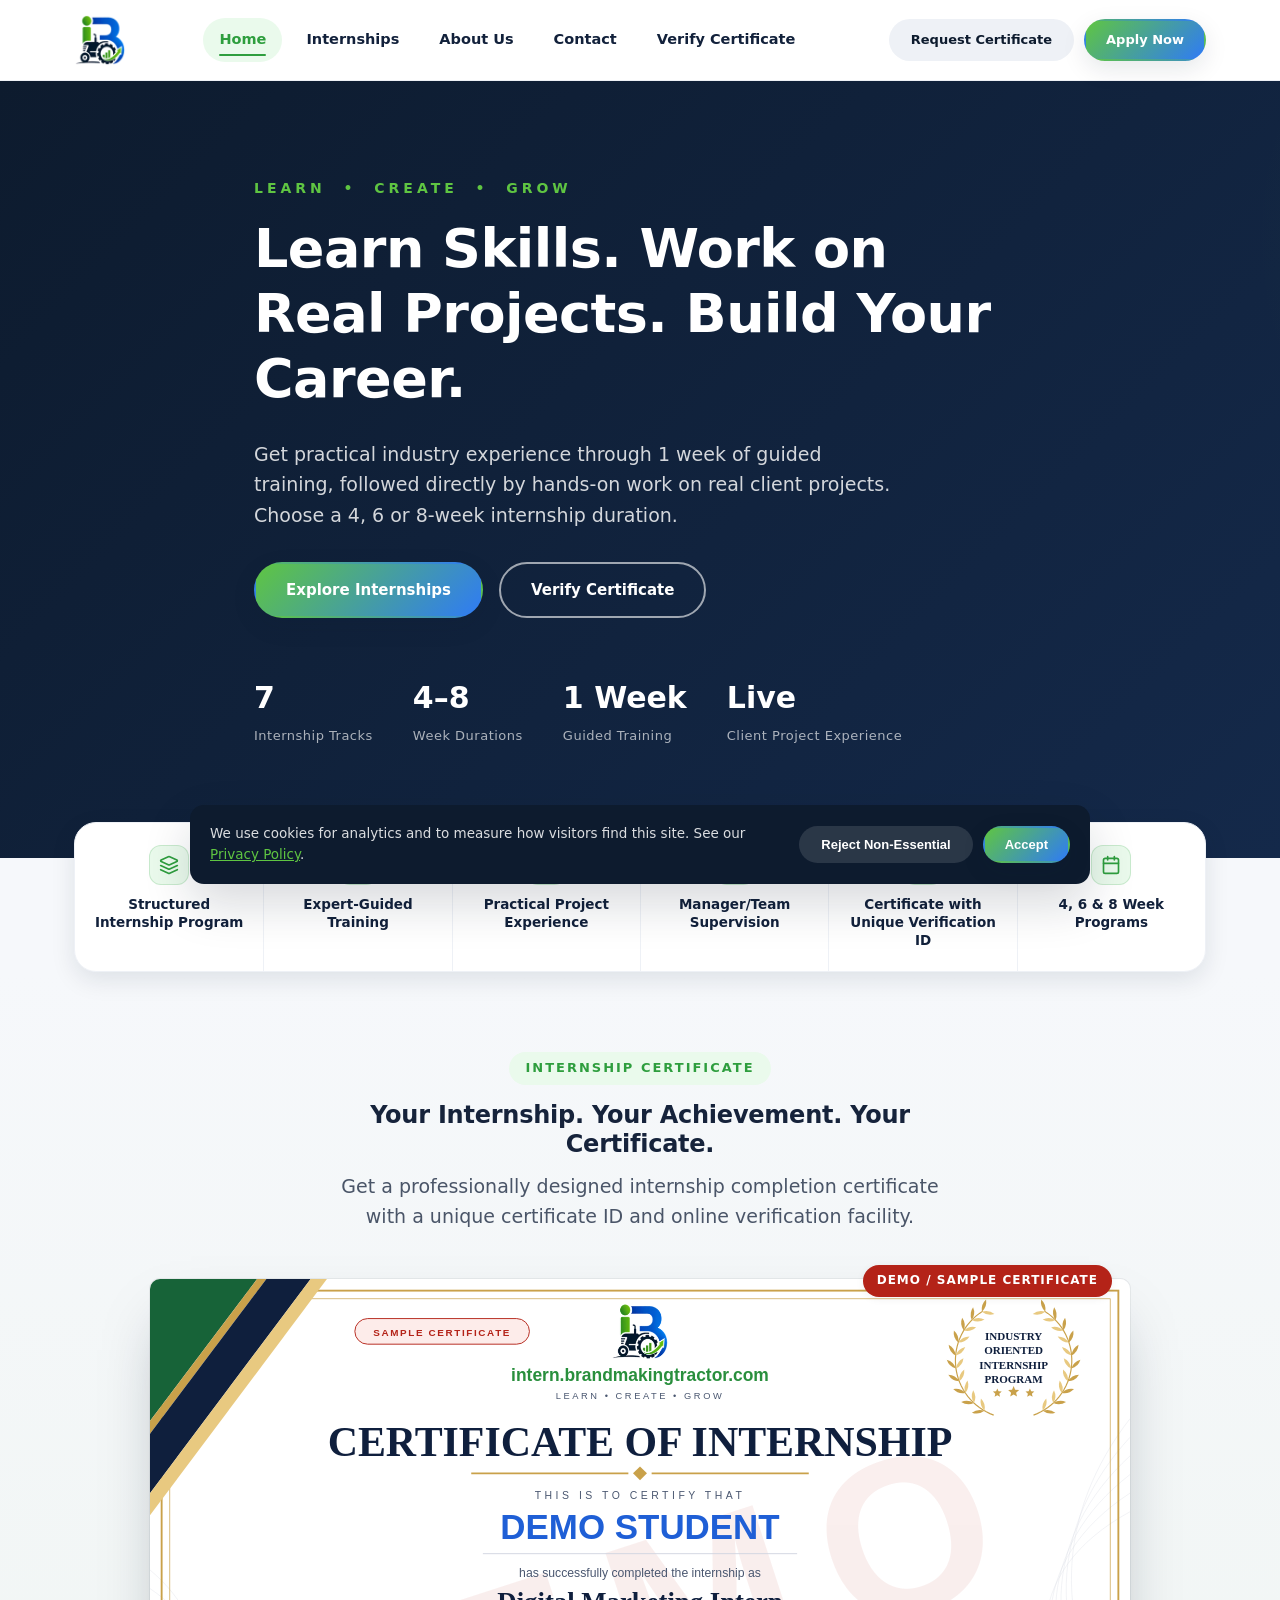
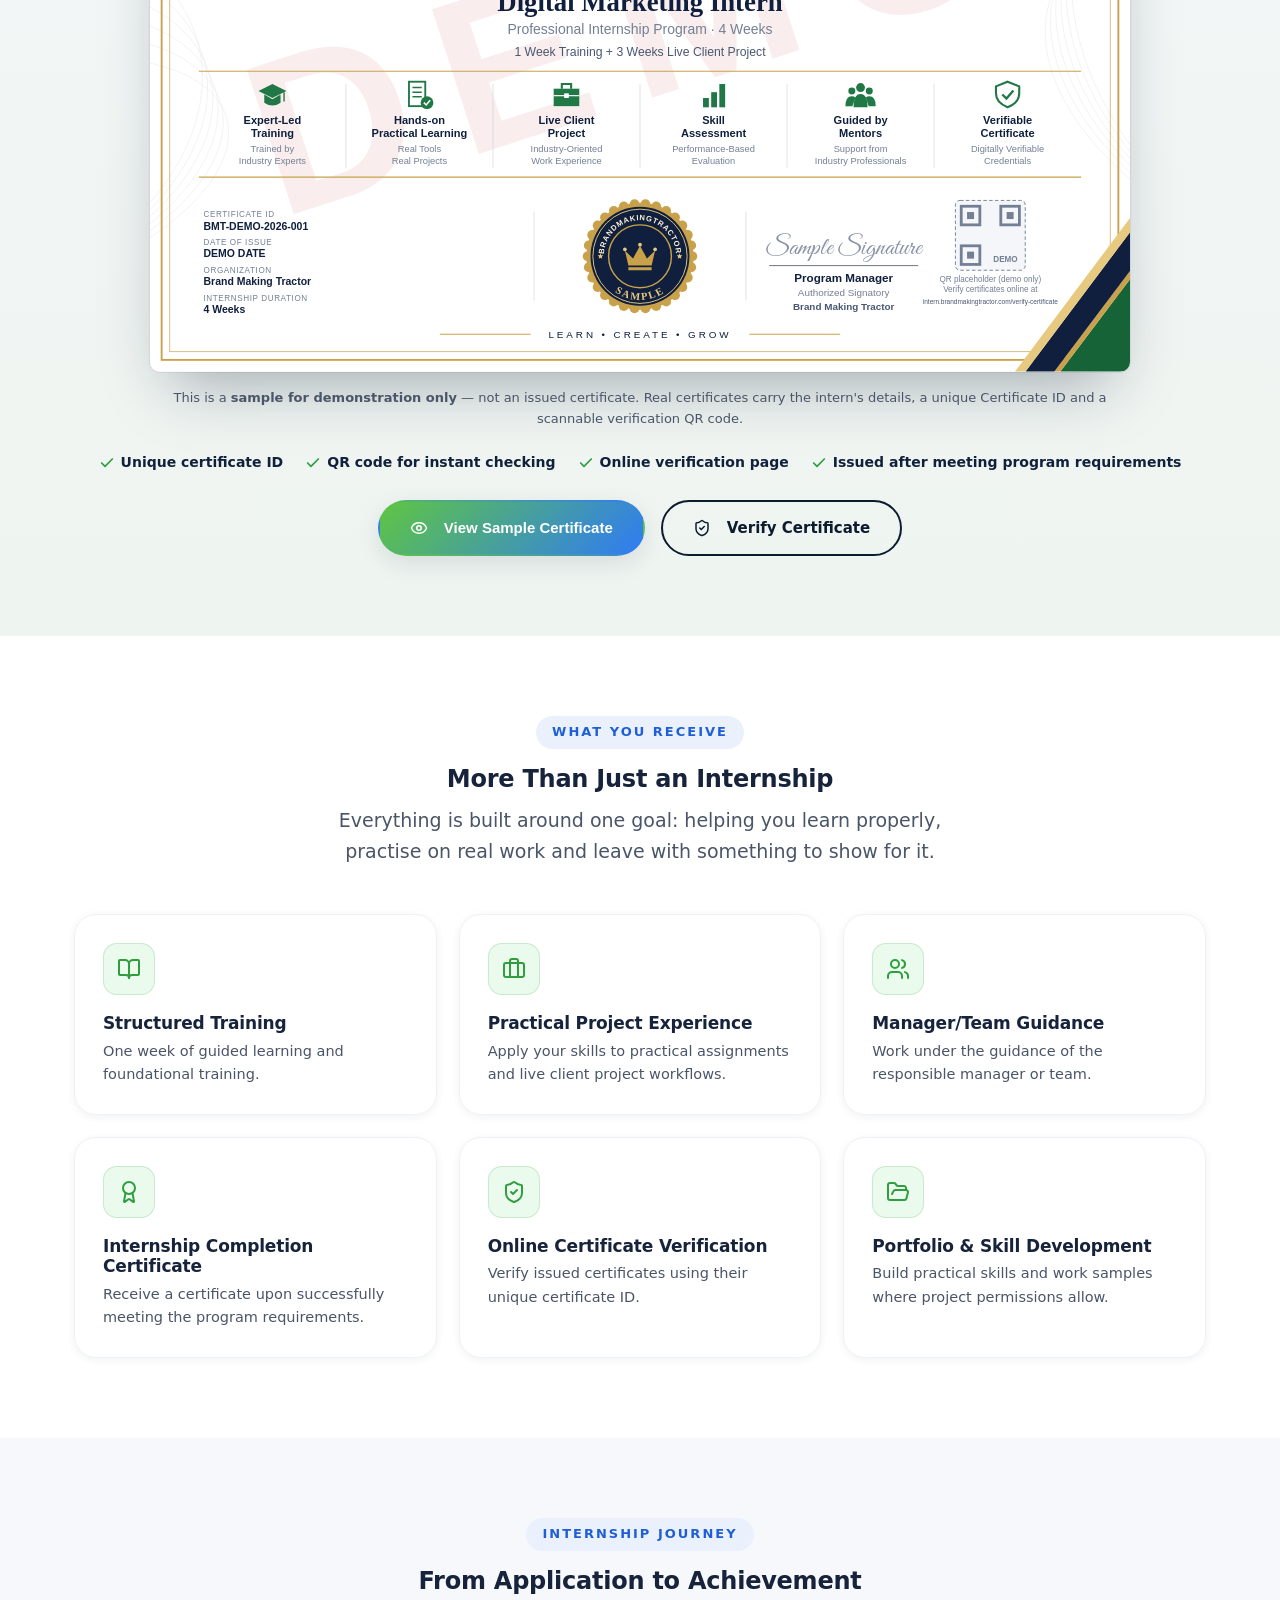
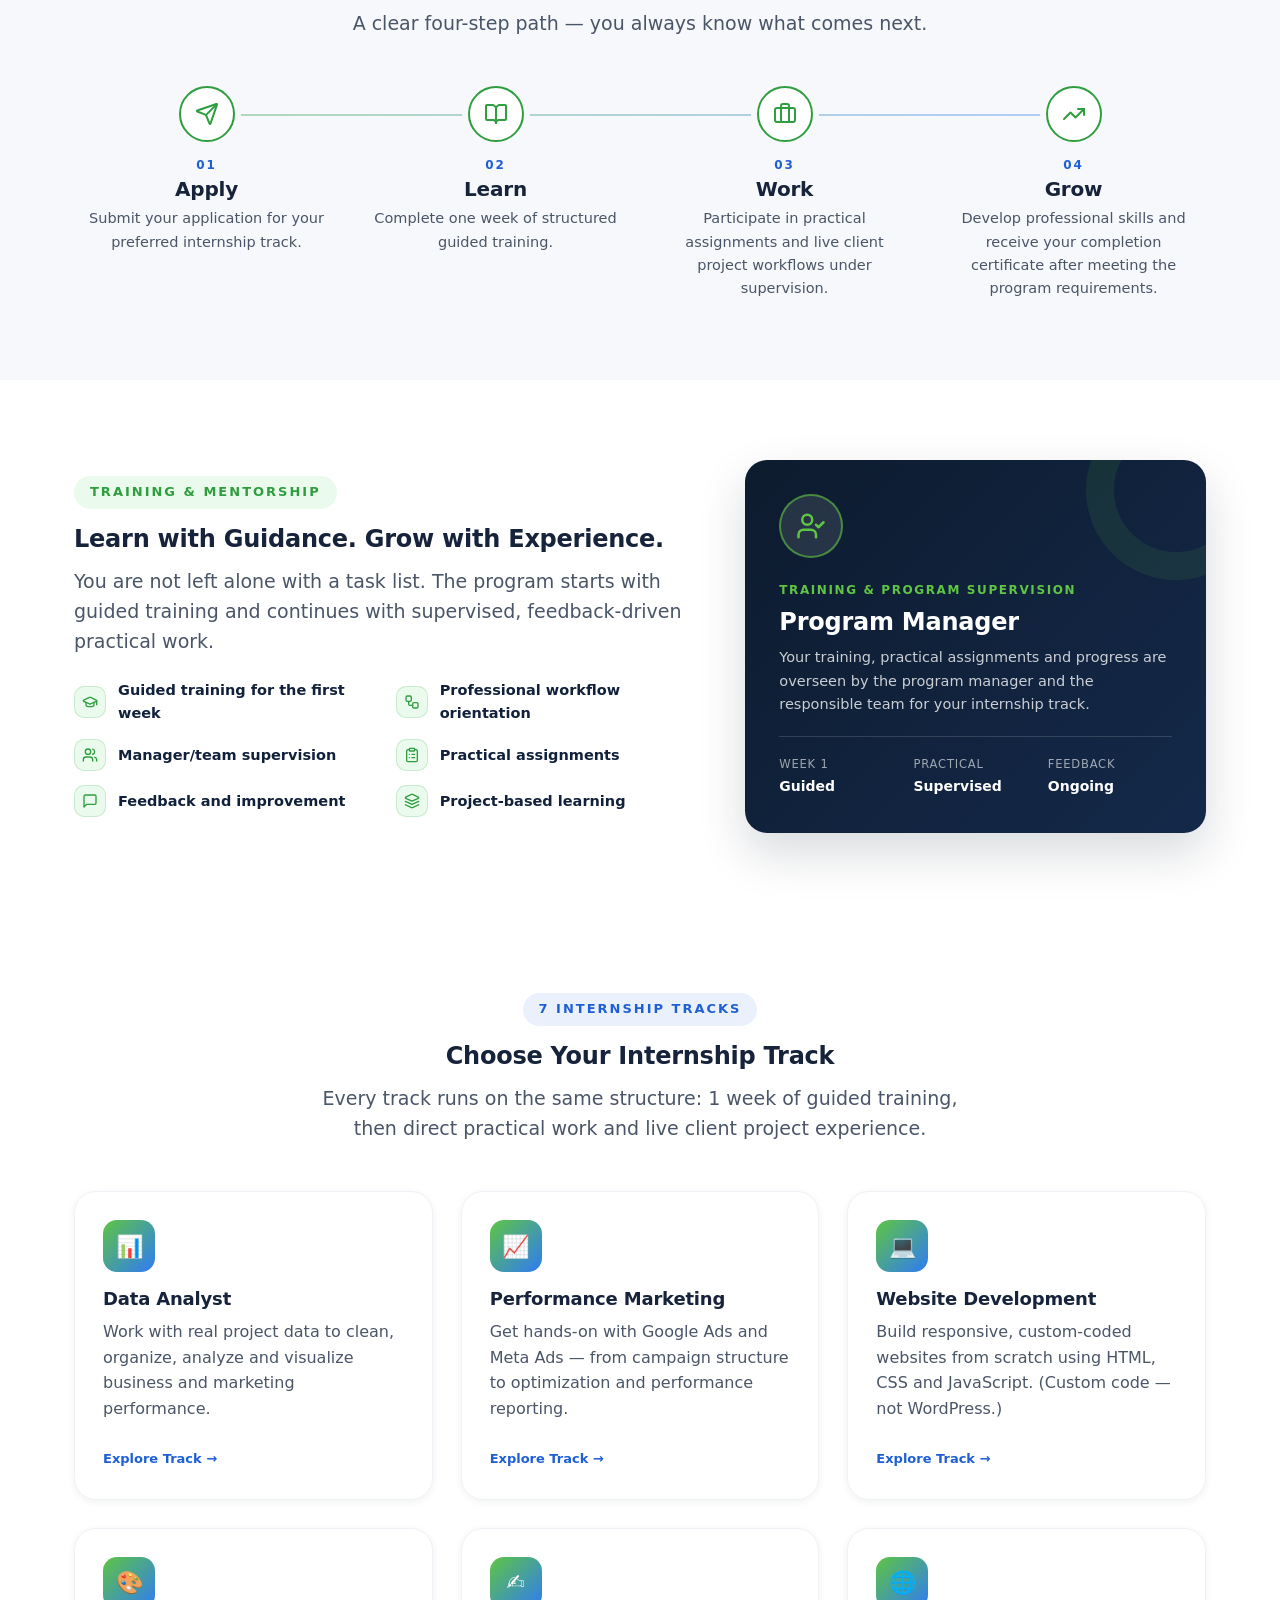
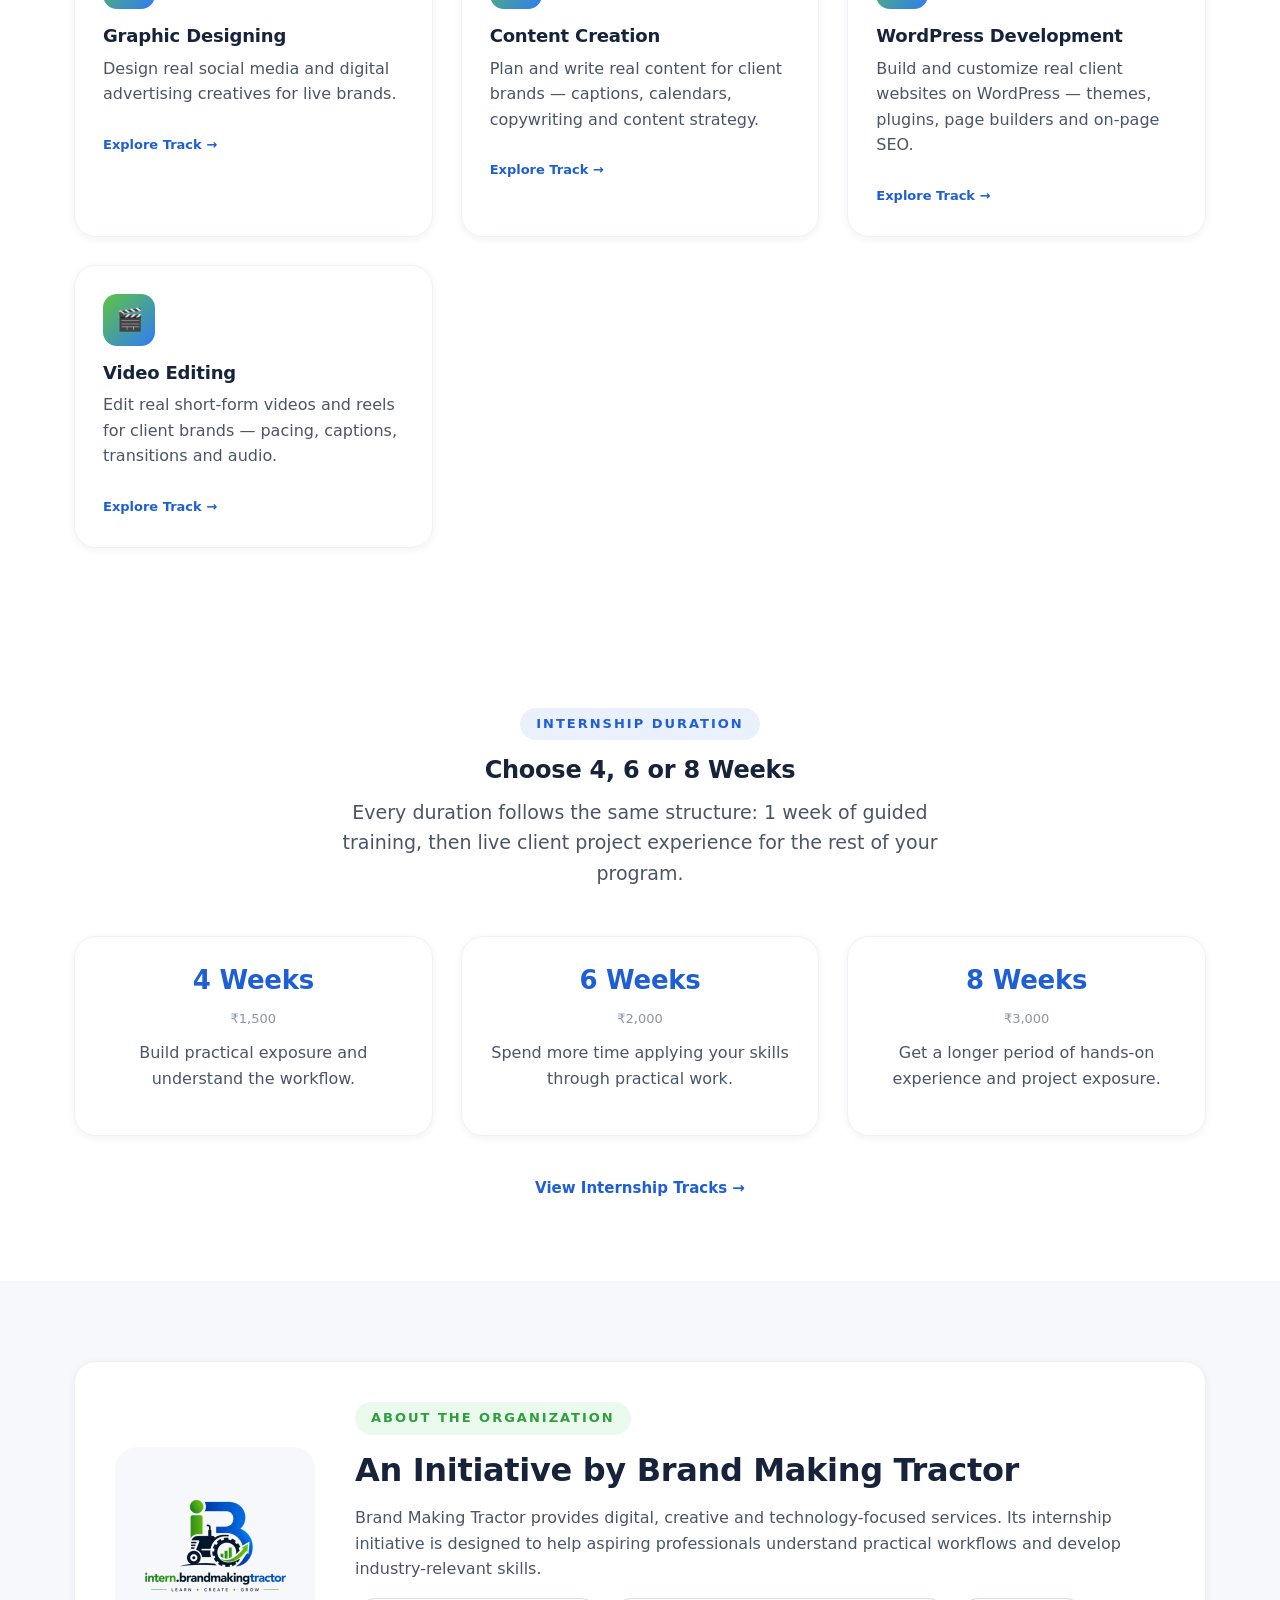
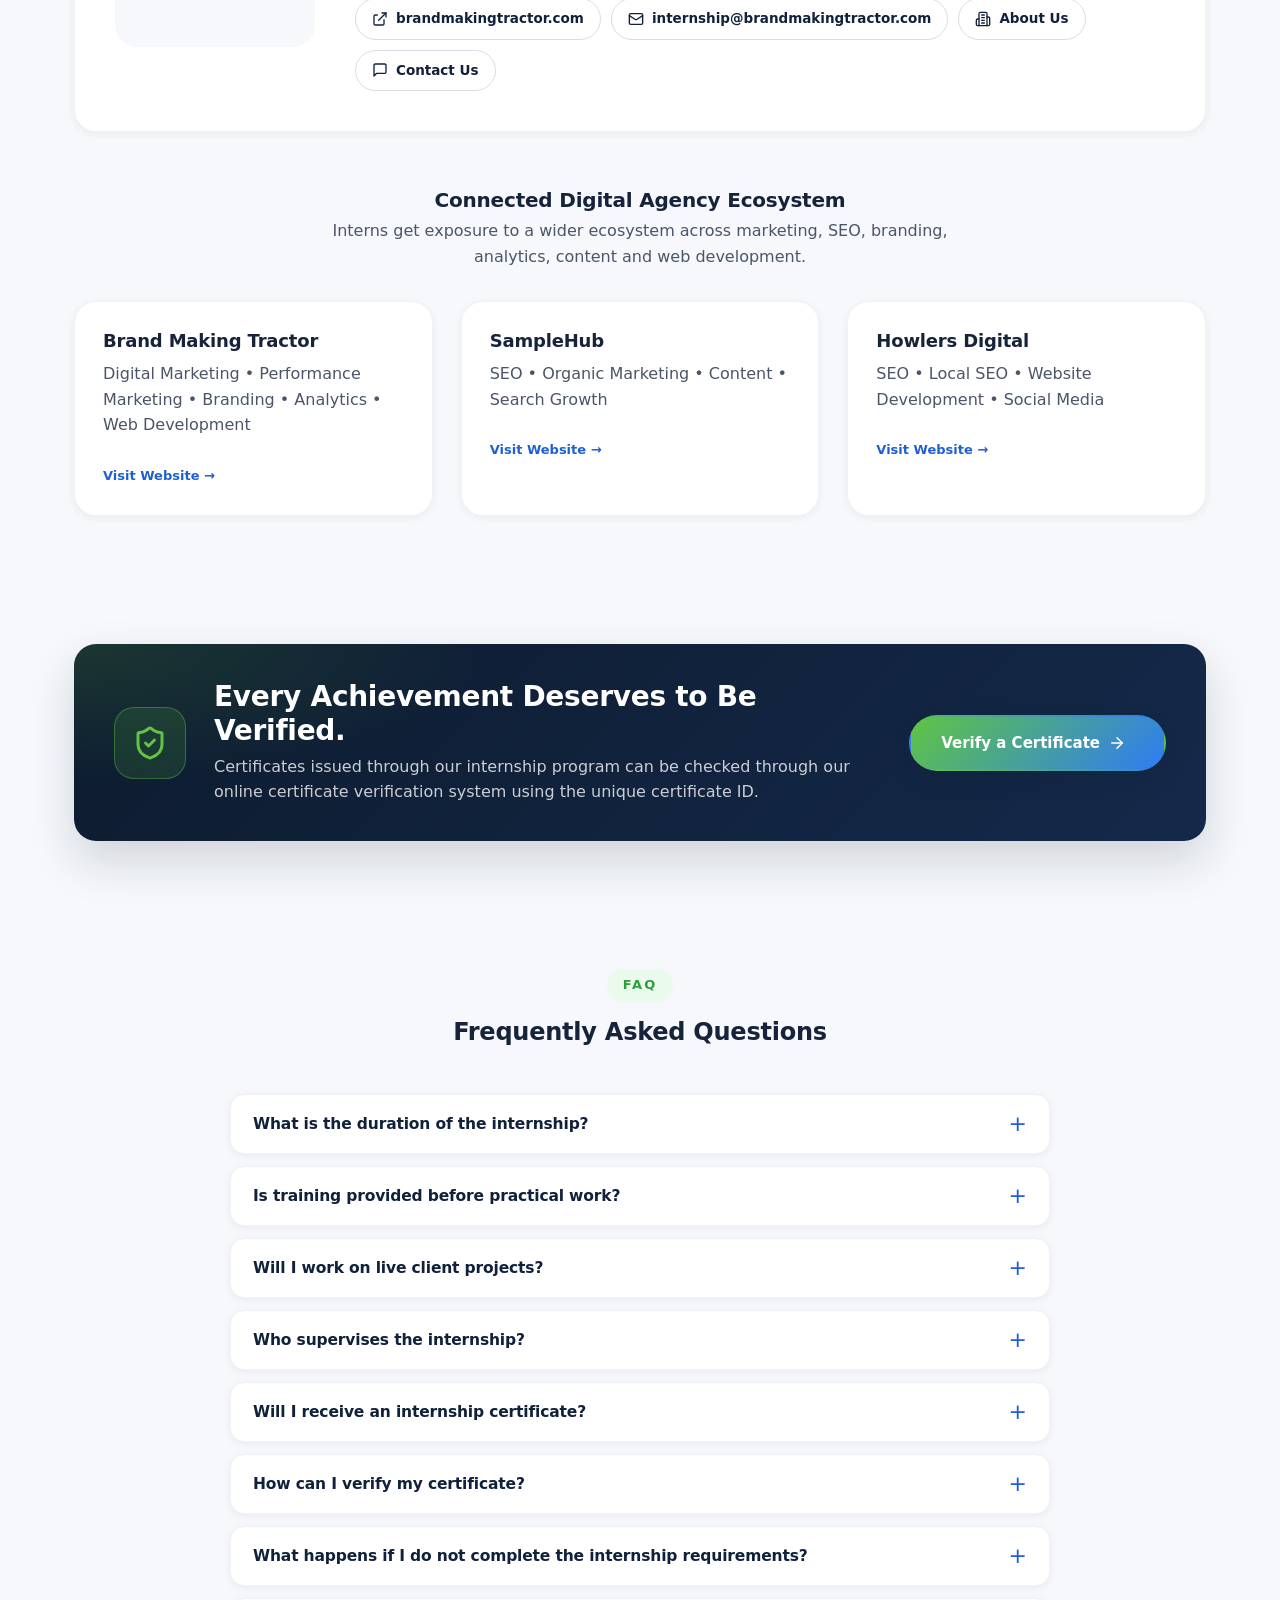
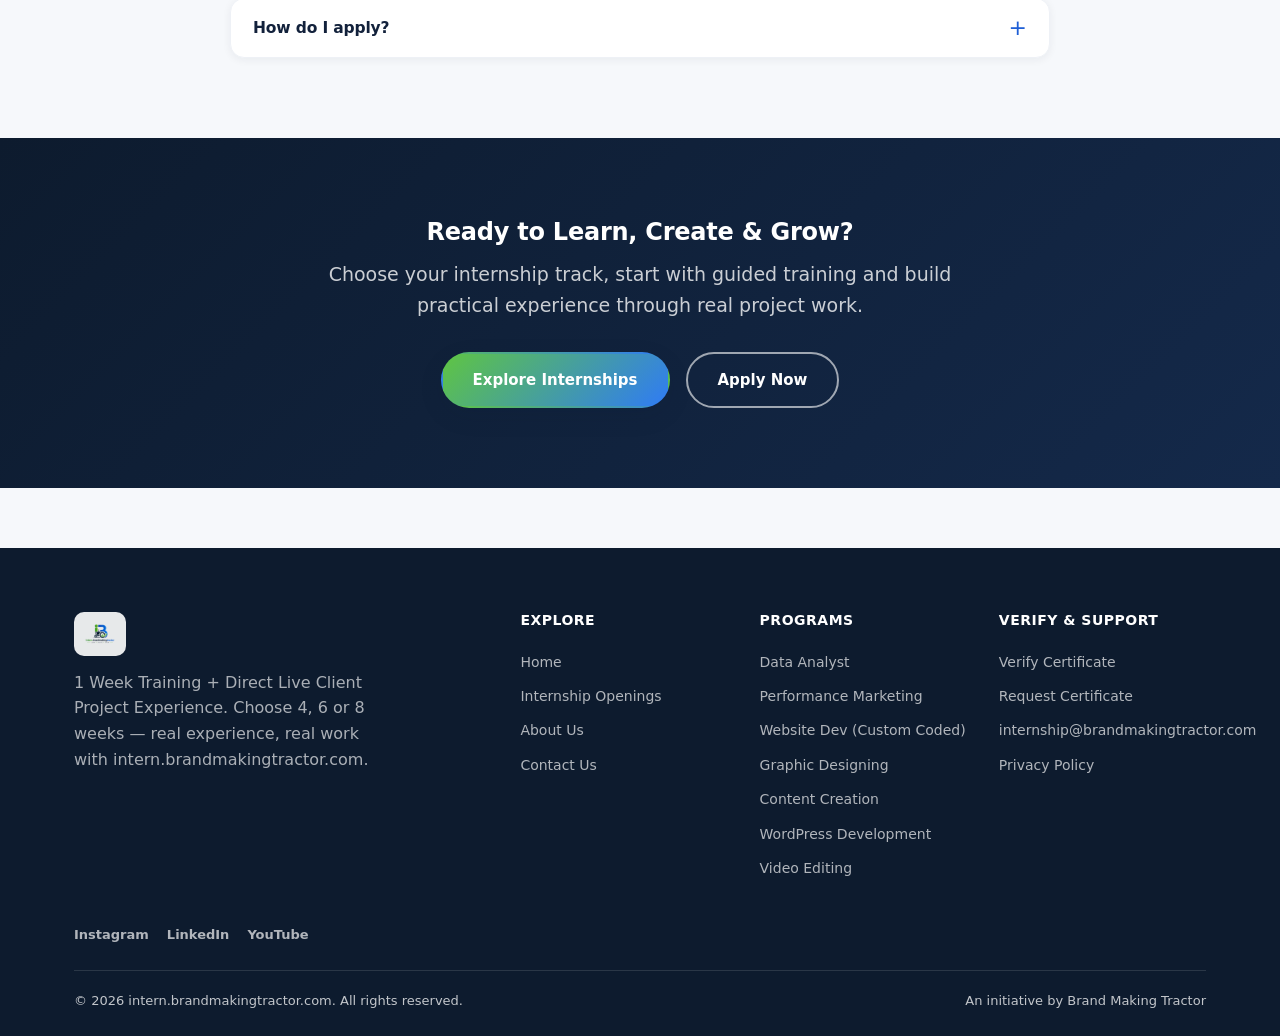
==== commit 64236096: "Homepage trust redesign, mobile optimisation, new certificate design - Certificate PDF (Supabase fun" ====
--- a/index.html
+++ b/index.html
@@ -15,7 +15,7 @@
 })(window,document,'script','dataLayer','GTM-KQZJQPQM');</script>
 <!-- End Google Tag Manager -->
 <meta charset="UTF-8">
-<meta name="viewport" content="width=device-width, initial-scale=1.0">
+<meta name="viewport" content="width=device-width, initial-scale=1.0, viewport-fit=cover">
 <title>Practical Internship Program | intern.brandmakingtractor.com</title>
 <meta name="description" content="Internship program: 1 week of guided training, then real live client project work. Choose 4, 6 or 8 weeks across 7 tracks in marketing, web dev, design and video.">
 <link rel="canonical" href="https://intern.brandmakingtractor.com/">
@@ -36,7 +36,20 @@
   "name": "intern.brandmakingtractor.com",
   "url": "https://intern.brandmakingtractor.com/",
   "logo": "https://intern.brandmakingtractor.com/assets/img/logo.png",
-  "description": "Internship program offering 1 Week Guided Training + Direct Practical Work and Live Client Project Experience across Data Analytics, Performance Marketing, Website Development, Graphic Design, Content Creation, WordPress Development and Video Editing."
+  "description": "Internship program offering 1 Week Guided Training + Direct Practical Work and Live Client Project Experience across Data Analytics, Performance Marketing, Website Development, Graphic Design, Content Creation, WordPress Development and Video Editing.",
+  "email": "internship@brandmakingtractor.com",
+  "contactPoint": {
+    "@type": "ContactPoint",
+    "contactType": "customer support",
+    "email": "internship@brandmakingtractor.com",
+    "telephone": "+91-97917-18488",
+    "areaServed": "IN"
+  },
+  "parentOrganization": {
+    "@type": "Organization",
+    "name": "Brand Making Tractor",
+    "url": "https://brandmakingtractor.com/"
+  }
 }
 </script>
 <script type="application/ld+json">
@@ -54,33 +67,67 @@
   "mainEntity": [
     {
       "@type": "Question",
-      "name": "What is intern.brandmakingtractor.com?",
-      "acceptedAnswer": { "@type": "Answer", "text": "intern.brandmakingtractor.com is an internship program by Brand Making Tractor that combines structured training with practical and live client project experience." }
-    },
-    {
-      "@type": "Question",
-      "name": "How long is the training?",
-      "acceptedAnswer": { "@type": "Answer", "text": "The initial structured training period is one week, guided by the relevant manager/team." }
-    },
-    {
-      "@type": "Question",
-      "name": "What happens after the one-week training?",
-      "acceptedAnswer": { "@type": "Answer", "text": "After the initial training, interns move into direct practical work and live client project experience under team supervision." }
-    },
-    {
-      "@type": "Question",
-      "name": "What internship durations are available?",
-      "acceptedAnswer": { "@type": "Answer", "text": "Internships are available in 4, 6 and 8-week durations." }
-    },
-    {
-      "@type": "Question",
-      "name": "What internship tracks are available?",
-      "acceptedAnswer": { "@type": "Answer", "text": "The current internship tracks include Data Analyst, Performance Marketing, Website Development, Graphic Designing, Content Creation, WordPress Development and Video Editing." }
-    },
-    {
-      "@type": "Question",
-      "name": "Who can apply?",
-      "acceptedAnswer": { "@type": "Answer", "text": "The program is designed for students, beginners, fresh graduates and aspiring professionals interested in building practical skills." }
+      "name": "What is the duration of the internship?",
+      "acceptedAnswer": {
+        "@type": "Answer",
+        "text": "Internships are available in 4, 6 and 8-week durations. Every duration starts with one week of structured guided training, followed by practical work and live client project experience for the rest of the program."
+      }
+    },
+    {
+      "@type": "Question",
+      "name": "Is training provided before practical work?",
+      "acceptedAnswer": {
+        "@type": "Answer",
+        "text": "Yes. The first week is structured, guided training in your chosen track, so you understand the fundamentals and the workflow before moving into practical assignments."
+      }
+    },
+    {
+      "@type": "Question",
+      "name": "Will I work on live client projects?",
+      "acceptedAnswer": {
+        "@type": "Answer",
+        "text": "After the training week, interns participate in practical assignments and live client project workflows under supervision. The exact tasks depend on your internship track and current project requirements."
+      }
+    },
+    {
+      "@type": "Question",
+      "name": "Who supervises the internship?",
+      "acceptedAnswer": {
+        "@type": "Answer",
+        "text": "Your internship is supervised by the program manager and the responsible team for your internship track, who guide your work and share feedback."
+      }
+    },
+    {
+      "@type": "Question",
+      "name": "Will I receive an internship certificate?",
+      "acceptedAnswer": {
+        "@type": "Answer",
+        "text": "Yes, on successfully meeting the program requirements. After completing the internship, submit a request on the Request Certificate page; once reviewed and approved, your certificate is issued with a unique certificate ID and a verification QR code."
+      }
+    },
+    {
+      "@type": "Question",
+      "name": "How can I verify my certificate?",
+      "acceptedAnswer": {
+        "@type": "Answer",
+        "text": "Open the Verify Certificate page and enter the unique certificate ID printed on the certificate, or scan the QR code on it. The page confirms whether the certificate is genuine and currently valid."
+      }
+    },
+    {
+      "@type": "Question",
+      "name": "What happens if I do not complete the internship requirements?",
+      "acceptedAnswer": {
+        "@type": "Answer",
+        "text": "Certificates are issued only after the program requirements are met. If the requirements are not completed, the certificate request may not be approved. If you are facing difficulties, contact the team at internship@brandmakingtractor.com."
+      }
+    },
+    {
+      "@type": "Question",
+      "name": "How do I apply?",
+      "acceptedAnswer": {
+        "@type": "Answer",
+        "text": "Go to Explore Internships, choose your preferred track and click Apply. Fill in the application form, select a 4, 6 or 8-week duration and follow the payment instructions shown. You will receive a confirmation with your application number."
+      }
     }
   ]
 }
@@ -89,12 +136,42 @@
 <link rel="apple-touch-icon" href="assets/img/logo.png">
 <meta name="theme-color" content="#0d1b2e">
 <link rel="stylesheet" href="assets/css/style.css">
+<link rel="preconnect" href="https://fonts.googleapis.com">
+<link rel="preconnect" href="https://fonts.gstatic.com" crossorigin>
+<link rel="stylesheet" href="https://fonts.googleapis.com/css2?family=Great+Vibes&amp;text=Sample%20Signature&amp;display=swap" media="print" onload="this.media='all'">
 </head>
 <body data-page="home">
 <!-- Google Tag Manager (noscript) -->
 <noscript><iframe src="https://www.googletagmanager.com/ns.html?id=GTM-KQZJQPQM"
 height="0" width="0" style="display:none;visibility:hidden"></iframe></noscript>
 <!-- End Google Tag Manager (noscript) -->
+
+<!-- Icon sprite (Lucide icon geometry, ISC licence) — referenced below via <svg><use href="#i-…"/></svg> -->
+<svg xmlns="http://www.w3.org/2000/svg" style="display:none" aria-hidden="true">
+  <symbol id="i-layers" viewBox="0 0 24 24" fill="none" stroke="currentColor" stroke-width="2" stroke-linecap="round" stroke-linejoin="round"><path d="m12.83 2.18a2 2 0 0 0-1.66 0L2.6 6.08a1 1 0 0 0 0 1.83l8.58 3.91a2 2 0 0 0 1.66 0l8.58-3.9a1 1 0 0 0 0-1.83Z"/><path d="m22 17.65-9.17 4.16a2 2 0 0 1-1.66 0L2 17.65"/><path d="m22 12.65-9.17 4.16a2 2 0 0 1-1.66 0L2 12.65"/></symbol>
+  <symbol id="i-cap" viewBox="0 0 24 24" fill="none" stroke="currentColor" stroke-width="2" stroke-linecap="round" stroke-linejoin="round"><path d="M21.42 10.922a1 1 0 0 0-.019-1.838L12.83 5.18a2 2 0 0 0-1.66 0L2.6 9.08a1 1 0 0 0 0 1.832l8.57 3.908a2 2 0 0 0 1.66 0z"/><path d="M22 10v6"/><path d="M6 12.5V16a6 3 0 0 0 12 0v-3.5"/></symbol>
+  <symbol id="i-briefcase" viewBox="0 0 24 24" fill="none" stroke="currentColor" stroke-width="2" stroke-linecap="round" stroke-linejoin="round"><path d="M16 20V4a2 2 0 0 0-2-2h-4a2 2 0 0 0-2 2v16"/><rect width="20" height="14" x="2" y="6" rx="2"/></symbol>
+  <symbol id="i-users" viewBox="0 0 24 24" fill="none" stroke="currentColor" stroke-width="2" stroke-linecap="round" stroke-linejoin="round"><path d="M16 21v-2a4 4 0 0 0-4-4H6a4 4 0 0 0-4 4v2"/><circle cx="9" cy="7" r="4"/><path d="M22 21v-2a4 4 0 0 0-3-3.87"/><path d="M16 3.13a4 4 0 0 1 0 7.75"/></symbol>
+  <symbol id="i-shield-check" viewBox="0 0 24 24" fill="none" stroke="currentColor" stroke-width="2" stroke-linecap="round" stroke-linejoin="round"><path d="M20 13c0 5-3.5 7.5-7.66 8.95a1 1 0 0 1-.67-.01C7.5 20.5 4 18 4 13V6a1 1 0 0 1 1-1c2 0 4.5-1.2 6.24-2.72a1.17 1.17 0 0 1 1.52 0C14.51 3.81 17 5 19 5a1 1 0 0 1 1 1z"/><path d="m9 12 2 2 4-4"/></symbol>
+  <symbol id="i-calendar" viewBox="0 0 24 24" fill="none" stroke="currentColor" stroke-width="2" stroke-linecap="round" stroke-linejoin="round"><path d="M8 2v4"/><path d="M16 2v4"/><rect width="18" height="18" x="3" y="4" rx="2"/><path d="M3 10h18"/></symbol>
+  <symbol id="i-award" viewBox="0 0 24 24" fill="none" stroke="currentColor" stroke-width="2" stroke-linecap="round" stroke-linejoin="round"><path d="m15.477 12.89 1.515 8.526a.5.5 0 0 1-.81.47l-3.58-2.687a1 1 0 0 0-1.197 0l-3.586 2.686a.5.5 0 0 1-.81-.469l1.514-8.526"/><circle cx="12" cy="8" r="6"/></symbol>
+  <symbol id="i-book" viewBox="0 0 24 24" fill="none" stroke="currentColor" stroke-width="2" stroke-linecap="round" stroke-linejoin="round"><path d="M12 7v14"/><path d="M3 18a1 1 0 0 1-1-1V4a1 1 0 0 1 1-1h5a4 4 0 0 1 4 4 4 4 0 0 1 4-4h5a1 1 0 0 1 1 1v13a1 1 0 0 1-1 1h-6a3 3 0 0 0-3 3 3 3 0 0 0-3-3z"/></symbol>
+  <symbol id="i-folder" viewBox="0 0 24 24" fill="none" stroke="currentColor" stroke-width="2" stroke-linecap="round" stroke-linejoin="round"><path d="m6 14 1.5-2.9A2 2 0 0 1 9.24 10H20a2 2 0 0 1 1.94 2.5l-1.54 6a2 2 0 0 1-1.95 1.5H4a2 2 0 0 1-2-2V5a2 2 0 0 1 2-2h3.9a2 2 0 0 1 1.69.9l.81 1.2a2 2 0 0 0 1.67.9H18a2 2 0 0 1 2 2v2"/></symbol>
+  <symbol id="i-check" viewBox="0 0 24 24" fill="none" stroke="currentColor" stroke-width="2.5" stroke-linecap="round" stroke-linejoin="round"><path d="M20 6 9 17l-5-5"/></symbol>
+  <symbol id="i-eye" viewBox="0 0 24 24" fill="none" stroke="currentColor" stroke-width="2" stroke-linecap="round" stroke-linejoin="round"><path d="M2.062 12.348a1 1 0 0 1 0-.696 10.75 10.75 0 0 1 19.876 0 1 1 0 0 1 0 .696 10.75 10.75 0 0 1-19.876 0"/><circle cx="12" cy="12" r="3"/></symbol>
+  <symbol id="i-send" viewBox="0 0 24 24" fill="none" stroke="currentColor" stroke-width="2" stroke-linecap="round" stroke-linejoin="round"><path d="M14.536 21.686a.5.5 0 0 0 .937-.024l6.5-19a.496.496 0 0 0-.635-.635l-19 6.5a.5.5 0 0 0-.024.937l7.93 3.18a2 2 0 0 1 1.112 1.11z"/><path d="m21.854 2.147-10.94 10.939"/></symbol>
+  <symbol id="i-trending" viewBox="0 0 24 24" fill="none" stroke="currentColor" stroke-width="2" stroke-linecap="round" stroke-linejoin="round"><path d="M22 7 13.5 15.5 8.5 10.5 2 17"/><path d="M16 7h6v6"/></symbol>
+  <symbol id="i-workflow" viewBox="0 0 24 24" fill="none" stroke="currentColor" stroke-width="2" stroke-linecap="round" stroke-linejoin="round"><rect width="8" height="8" x="3" y="3" rx="2"/><path d="M7 11v4a2 2 0 0 0 2 2h4"/><rect width="8" height="8" x="13" y="13" rx="2"/></symbol>
+  <symbol id="i-clipboard" viewBox="0 0 24 24" fill="none" stroke="currentColor" stroke-width="2" stroke-linecap="round" stroke-linejoin="round"><rect width="8" height="4" x="8" y="2" rx="1"/><path d="M16 4h2a2 2 0 0 1 2 2v14a2 2 0 0 1-2 2H6a2 2 0 0 1-2-2V6a2 2 0 0 1 2-2h2"/><path d="M12 11h4"/><path d="M12 16h4"/><path d="M8 11h.01"/><path d="M8 16h.01"/></symbol>
+  <symbol id="i-message" viewBox="0 0 24 24" fill="none" stroke="currentColor" stroke-width="2" stroke-linecap="round" stroke-linejoin="round"><path d="M21 15a2 2 0 0 1-2 2H7l-4 4V5a2 2 0 0 1 2-2h14a2 2 0 0 1 2 2z"/></symbol>
+  <symbol id="i-user-check" viewBox="0 0 24 24" fill="none" stroke="currentColor" stroke-width="2" stroke-linecap="round" stroke-linejoin="round"><path d="M16 21v-2a4 4 0 0 0-4-4H6a4 4 0 0 0-4 4v2"/><circle cx="9" cy="7" r="4"/><path d="m16 11 2 2 4-4"/></symbol>
+  <symbol id="i-mail" viewBox="0 0 24 24" fill="none" stroke="currentColor" stroke-width="2" stroke-linecap="round" stroke-linejoin="round"><rect width="20" height="16" x="2" y="4" rx="2"/><path d="m22 7-8.97 5.7a1.94 1.94 0 0 1-2.06 0L2 7"/></symbol>
+  <symbol id="i-external" viewBox="0 0 24 24" fill="none" stroke="currentColor" stroke-width="2" stroke-linecap="round" stroke-linejoin="round"><path d="M15 3h6v6"/><path d="M10 14 21 3"/><path d="M18 13v6a2 2 0 0 1-2 2H5a2 2 0 0 1-2-2V8a2 2 0 0 1 2-2h3"/></symbol>
+  <symbol id="i-building" viewBox="0 0 24 24" fill="none" stroke="currentColor" stroke-width="2" stroke-linecap="round" stroke-linejoin="round"><path d="M6 22V4a2 2 0 0 1 2-2h8a2 2 0 0 1 2 2v18Z"/><path d="M6 12H4a2 2 0 0 0-2 2v6a2 2 0 0 0 2 2h2"/><path d="M18 9h2a2 2 0 0 1 2 2v9a2 2 0 0 1-2 2h-2"/><path d="M10 6h4"/><path d="M10 10h4"/><path d="M10 14h4"/><path d="M10 18h4"/></symbol>
+  <symbol id="i-arrow" viewBox="0 0 24 24" fill="none" stroke="currentColor" stroke-width="2" stroke-linecap="round" stroke-linejoin="round"><path d="M5 12h14"/><path d="m12 5 7 7-7 7"/></symbol>
+  <symbol id="i-x" viewBox="0 0 24 24" fill="none" stroke="currentColor" stroke-width="2" stroke-linecap="round" stroke-linejoin="round"><path d="M18 6 6 18"/><path d="m6 6 12 12"/></symbol>
+</svg>
+
 
 <div id="site-header"></div>
 
@@ -109,7 +186,7 @@
       <a href="verify-certificate" class="btn btn-outline-white">Verify Certificate</a>
     </div>
     <div class="hero-stats">
-      <div class="hero-stat"><b class="count-up" data-count-to="7">0</b><span>Internship Tracks</span></div>
+      <div class="hero-stat"><b class="count-up" data-count-to="7">7</b><span>Internship Tracks</span></div>
       <div class="hero-stat"><b>4–8</b><span>Week Durations</span></div>
       <div class="hero-stat"><b>1 Week</b><span>Guided Training</span></div>
       <div class="hero-stat"><b>Live</b><span>Client Project Experience</span></div>
@@ -117,73 +194,161 @@
   </div>
 </section>
 
-<!-- ============ TRUST / USP STRIP ============ -->
-<section class="section-tight">
-  <div class="container">
-    <div class="section-head fade-up" style="margin-bottom:0;">
-      <span class="eyebrow">Why This Internship Is Different</span>
-    </div>
-    <div class="usp-strip">
-      <div class="usp-item fade-up">
-        <span class="usp-num">01</span>
-        <h3>1 Week Guided Training</h3>
-        <p>Start with structured training before moving into practical work.</p>
+<!-- ============ TRUST & CREDIBILITY STRIP ============ -->
+<section class="trust-section" aria-label="Program highlights">
+  <div class="container">
+    <ul class="trust-strip stagger">
+      <li class="trust-item fade-up"><span class="ico-badge"><svg><use href="#i-layers"/></svg></span><span>Structured Internship Program</span></li>
+      <li class="trust-item fade-up"><span class="ico-badge"><svg><use href="#i-cap"/></svg></span><span>Expert-Guided Training</span></li>
+      <li class="trust-item fade-up"><span class="ico-badge"><svg><use href="#i-briefcase"/></svg></span><span>Practical Project Experience</span></li>
+      <li class="trust-item fade-up"><span class="ico-badge"><svg><use href="#i-users"/></svg></span><span>Manager/Team Supervision</span></li>
+      <li class="trust-item fade-up"><span class="ico-badge"><svg><use href="#i-shield-check"/></svg></span><span>Certificate with Unique Verification ID</span></li>
+      <li class="trust-item fade-up"><span class="ico-badge"><svg><use href="#i-calendar"/></svg></span><span>4, 6 &amp; 8 Week Programs</span></li>
+    </ul>
+  </div>
+</section>
+
+<!-- ============ SAMPLE CERTIFICATE PREVIEW ============ -->
+<section id="certificate" class="cert-showcase">
+  <div class="container">
+    <div class="section-head fade-up">
+      <span class="eyebrow">Internship Certificate</span>
+      <h2>Your Internship. Your Achievement. Your Certificate.</h2>
+      <p class="lead mx-auto">Get a professionally designed internship completion certificate with a unique certificate ID and online verification facility.</p>
+    </div>
+    <figure class="cert-frame fade-up">
+      <span class="cert-demo-flag">Demo / Sample Certificate</span>
+      <button type="button" class="cert-zoom" data-open-sample-cert aria-label="View sample certificate in a larger preview">
+        <svg class="sample-cert-svg" viewBox="0 0 842 595" xmlns="http://www.w3.org/2000/svg" role="img" aria-labelledby="sampleCertTitle"><title id="sampleCertTitle">Sample internship certificate — DEMO only, not an issued certificate</title><rect width="842" height="595" fill="#fff"/><path d="M842 120C780 200 770 300 842 400" fill="none" stroke="#d1d6e0" stroke-width=".5" opacity=".5"/><path d="M0 250C60 300 60 380 0 450" fill="none" stroke="#d1d6e0" stroke-width=".5" opacity=".5"/><path d="M842 136C774 210 764 308 842 406" fill="none" stroke="#d1d6e0" stroke-width=".5" opacity=".5"/><path d="M0 266C66 310 66 388 0 456" fill="none" stroke="#d1d6e0" stroke-width=".5" opacity=".5"/><path d="M842 152C768 220 758 316 842 412" fill="none" stroke="#d1d6e0" stroke-width=".5" opacity=".5"/><path d="M0 282C72 320 72 396 0 462" fill="none" stroke="#d1d6e0" stroke-width=".5" opacity=".5"/><path d="M842 168C762 230 752 324 842 418" fill="none" stroke="#d1d6e0" stroke-width=".5" opacity=".5"/><path d="M0 298C78 330 78 404 0 468" fill="none" stroke="#d1d6e0" stroke-width=".5" opacity=".5"/><path d="M842 184C756 240 746 332 842 424" fill="none" stroke="#d1d6e0" stroke-width=".5" opacity=".5"/><path d="M0 314C84 340 84 412 0 474" fill="none" stroke="#d1d6e0" stroke-width=".5" opacity=".5"/><path d="M842 200C750 250 740 340 842 430" fill="none" stroke="#d1d6e0" stroke-width=".5" opacity=".5"/><path d="M0 330C90 350 90 420 0 480" fill="none" stroke="#d1d6e0" stroke-width=".5" opacity=".5"/><rect x="10" y="10" width="822" height="575" fill="none" stroke="#c9a14a" stroke-width="1.6"/><rect x="17" y="17" width="808" height="561" fill="none" stroke="#c9a14a" stroke-width=".6"/><path d="M0 0L92 0L0 122Z" fill="#176338"/><path d="M842 595L782.2 595L842 515.7Z" fill="#176338"/><path d="M92 0L100 0L0 133L0 122Z" fill="#c9a14a"/><path d="M782.2 595L777 595L842 508.55L842 515.7Z" fill="#c9a14a"/><path d="M100 0L138 0L0 184L0 133Z" fill="#0f1f3d"/><path d="M777 595L752.3 595L842 475.4L842 508.55Z" fill="#0f1f3d"/><path d="M138 0L152 0L0 203L0 184Z" fill="#e8c980"/><path d="M752.3 595L743.2 595L842 463.05L842 475.4Z" fill="#e8c980"/><g transform="rotate(-18 421 300)" opacity=".07" fill="#b42318" font-family="Helvetica, Arial, sans-serif" font-weight="700" text-anchor="middle"><text x="421" y="360" font-size="190" letter-spacing="30">DEMO</text></g><image href="assets/img/logo-icon-112.webp" x="396" y="20" width="50" height="50"/><text x="421" y="88" font-size="15" text-anchor="middle" font-family="Helvetica, Arial, sans-serif" font-weight="700" fill="#298f3d">intern.brandmakingtractor.com</text><text x="421" y="103" font-size="8" text-anchor="middle" font-family="Helvetica, Arial, sans-serif" fill="#4a5770" letter-spacing="2.2">LEARN  •  CREATE  •  GROW</text><rect x="176" y="34" width="150" height="22" rx="11" fill="#fdecea" stroke="#b42318" stroke-width=".8"/><text x="251" y="49" font-size="8.5" text-anchor="middle" font-family="Helvetica, Arial, sans-serif" font-weight="700" fill="#b42318" letter-spacing="1.4">SAMPLE CERTIFICATE</text><path d="M724.9 116.98L721.66 115.68L718.53 114.15L715.5 112.4L712.61 110.45L709.86 108.3L707.27 105.97L704.84 103.46L702.6 100.78L700.55 97.96L698.7 95L697.06 91.92L695.64 88.73L694.45 85.45L693.49 82.1L692.76 78.68L692.27 75.23L692.03 71.74L692.03 68.26L692.27 64.77L692.76 61.32L693.49 57.9L694.45 54.55L695.64 51.27L697.06 48.08L698.7 45L700.55 42.04L702.6 39.22L704.84 36.54L707.27 34.03L709.86 31.7L712.61 29.55L715.5 27.6" fill="none" stroke="#c9a14a" stroke-width="1"/><path d="M717 113.3Q711.13 111.1 706.11 114.84Q711.97 117.04 717 113.3Z" fill="#c9a14a"/><path d="M717 113.3Q718.34 107.18 713.92 102.74Q712.58 108.86 717 113.3Z" fill="#e8c980"/><path d="M707.9 106.57Q702.68 103.1 696.94 105.62Q702.16 109.08 707.9 106.57Z" fill="#c9a14a"/><path d="M707.9 106.57Q710.58 100.91 707.28 95.59Q704.59 101.25 707.9 106.57Z" fill="#e8c980"/><path d="M700.55 97.96Q696.24 93.41 690.08 94.57Q694.39 99.12 700.55 97.96Z" fill="#c9a14a"/><path d="M700.55 97.96Q704.44 93.05 702.41 87.12Q698.52 92.03 700.55 97.96Z" fill="#e8c980"/><path d="M695.32 87.92Q692.15 82.52 685.89 82.26Q689.06 87.66 695.32 87.92Z" fill="#c9a14a"/><path d="M695.32 87.92Q700.21 84.01 699.58 77.77Q694.68 81.69 695.32 87.92Z" fill="#e8c980"/><path d="M692.49 76.96Q690.61 70.98 684.57 69.32Q686.45 75.3 692.49 76.96Z" fill="#c9a14a"/><path d="M692.49 76.96Q698.13 74.25 698.91 68.03Q693.27 70.74 692.49 76.96Z" fill="#e8c980"/><path d="M692.19 65.64Q691.71 59.4 686.19 56.42Q686.68 62.67 692.19 65.64Z" fill="#c9a14a"/><path d="M692.19 65.64Q698.3 64.27 700.46 58.39Q694.35 59.76 692.19 65.64Z" fill="#e8c980"/><path d="M694.45 54.55Q695.38 48.35 690.68 44.22Q689.74 50.41 694.45 54.55Z" fill="#c9a14a"/><path d="M694.45 54.55Q700.71 54.59 704.14 49.34Q697.87 49.3 694.45 54.55Z" fill="#e8c980"/><path d="M699.14 44.25Q701.44 38.42 697.79 33.33Q695.49 39.16 699.14 44.25Z" fill="#c9a14a"/><path d="M699.14 44.25Q705.24 45.7 709.75 41.36Q703.66 39.91 699.14 44.25Z" fill="#e8c980"/><path d="M706.03 35.27Q709.59 30.11 707.17 24.33Q703.62 29.49 706.03 35.27Z" fill="#c9a14a"/><path d="M706.03 35.27Q711.65 38.05 717.02 34.84Q711.41 32.05 706.03 35.27Z" fill="#e8c980"/><path d="M714.77 28.07Q719.39 23.84 718.34 17.66Q713.72 21.89 714.77 28.07Z" fill="#c9a14a"/><path d="M714.77 28.07Q719.61 32.04 725.57 30.12Q720.73 26.15 714.77 28.07Z" fill="#e8c980"/><path d="M759.1 116.98L762.34 115.68L765.47 114.15L768.5 112.4L771.39 110.45L774.14 108.3L776.73 105.97L779.16 103.46L781.4 100.78L783.45 97.96L785.3 95L786.94 91.92L788.36 88.73L789.55 85.45L790.51 82.1L791.24 78.68L791.73 75.23L791.97 71.74L791.97 68.26L791.73 64.77L791.24 61.32L790.51 57.9L789.55 54.55L788.36 51.27L786.94 48.08L785.3 45L783.45 42.04L781.4 39.22L779.16 36.54L776.73 34.03L774.14 31.7L771.39 29.55L768.5 27.6" fill="none" stroke="#c9a14a" stroke-width="1"/><path d="M767 113.3Q772.03 117.04 777.89 114.84Q772.87 111.1 767 113.3Z" fill="#c9a14a"/><path d="M767 113.3Q771.42 108.86 770.08 102.74Q765.66 107.18 767 113.3Z" fill="#e8c980"/><path d="M776.1 106.57Q781.84 109.08 787.06 105.62Q781.32 103.1 776.1 106.57Z" fill="#c9a14a"/><path d="M776.1 106.57Q779.41 101.25 776.72 95.59Q773.42 100.91 776.1 106.57Z" fill="#e8c980"/><path d="M783.45 97.96Q789.61 99.12 793.92 94.57Q787.76 93.41 783.45 97.96Z" fill="#c9a14a"/><path d="M783.45 97.96Q785.48 92.03 781.59 87.12Q779.56 93.05 783.45 97.96Z" fill="#e8c980"/><path d="M788.68 87.92Q794.94 87.66 798.11 82.26Q791.85 82.52 788.68 87.92Z" fill="#c9a14a"/><path d="M788.68 87.92Q789.32 81.69 784.42 77.77Q783.79 84.01 788.68 87.92Z" fill="#e8c980"/><path d="M791.51 76.96Q797.55 75.3 799.43 69.32Q793.39 70.98 791.51 76.96Z" fill="#c9a14a"/><path d="M791.51 76.96Q790.73 70.74 785.09 68.03Q785.87 74.25 791.51 76.96Z" fill="#e8c980"/><path d="M791.81 65.64Q797.32 62.67 797.81 56.42Q792.29 59.4 791.81 65.64Z" fill="#c9a14a"/><path d="M791.81 65.64Q789.65 59.76 783.54 58.39Q785.7 64.27 791.81 65.64Z" fill="#e8c980"/><path d="M789.55 54.55Q794.26 50.41 793.32 44.22Q788.62 48.35 789.55 54.55Z" fill="#c9a14a"/><path d="M789.55 54.55Q786.13 49.3 779.86 49.34Q783.29 54.59 789.55 54.55Z" fill="#e8c980"/><path d="M784.86 44.25Q788.51 39.16 786.21 33.33Q782.56 38.42 784.86 44.25Z" fill="#c9a14a"/><path d="M784.86 44.25Q780.34 39.91 774.25 41.36Q778.76 45.7 784.86 44.25Z" fill="#e8c980"/><path d="M777.97 35.27Q780.38 29.49 776.83 24.33Q774.41 30.11 777.97 35.27Z" fill="#c9a14a"/><path d="M777.97 35.27Q772.59 32.05 766.98 34.84Q772.35 38.05 777.97 35.27Z" fill="#e8c980"/><path d="M769.23 28.07Q770.28 21.89 765.66 17.66Q764.61 23.84 769.23 28.07Z" fill="#c9a14a"/><path d="M769.23 28.07Q763.27 26.15 758.43 30.12Q764.39 32.04 769.23 28.07Z" fill="#e8c980"/><text x="742" y="52" font-size="9.5" text-anchor="middle" font-family="'Times New Roman', Times, Georgia, serif" font-weight="700" fill="#0f1f3d">INDUSTRY</text><text x="742" y="64.5" font-size="9.5" text-anchor="middle" font-family="'Times New Roman', Times, Georgia, serif" font-weight="700" fill="#0f1f3d">ORIENTED</text><text x="742" y="77" font-size="9.5" text-anchor="middle" font-family="'Times New Roman', Times, Georgia, serif" font-weight="700" fill="#0f1f3d">INTERNSHIP</text><text x="742" y="89.5" font-size="9.5" text-anchor="middle" font-family="'Times New Roman', Times, Georgia, serif" font-weight="700" fill="#0f1f3d">PROGRAM</text><path d="M728 94L729.06 96.54L731.8 96.76L729.71 98.56L730.35 101.24L728 99.8L725.65 101.24L726.29 98.56L724.2 96.76L726.94 96.54Z" fill="#c9a14a"/><path d="M742 92L743.32 95.18L746.76 95.45L744.14 97.7L744.94 101.05L742 99.25L739.06 101.05L739.86 97.7L737.24 95.45L740.68 95.18Z" fill="#c9a14a"/><path d="M756 94L757.06 96.54L759.8 96.76L757.71 98.56L758.35 101.24L756 99.8L753.65 101.24L754.29 98.56L752.2 96.76L754.94 96.54Z" fill="#c9a14a"/><text x="421" y="152" font-size="36" text-anchor="middle" font-family="'Times New Roman', Times, Georgia, serif" font-weight="700" fill="#0f1f3d">CERTIFICATE OF INTERNSHIP</text><line x1="276" y1="167" x2="411" y2="167" stroke="#c9a14a" stroke-width="1.4"/><line x1="431" y1="167" x2="566" y2="167" stroke="#c9a14a" stroke-width="1.4"/><path d="M421 161L427 167L421 173L415 167Z" fill="#c9a14a"/><text x="421" y="189" font-size="9" text-anchor="middle" font-family="Helvetica, Arial, sans-serif" fill="#4a5770" letter-spacing="3">THIS IS TO CERTIFY THAT</text><text x="421" y="223" font-size="30" text-anchor="middle" font-family="Helvetica, Arial, sans-serif" font-weight="700" fill="#1f5fd6">DEMO STUDENT</text><line x1="286" y1="236" x2="556" y2="236" stroke="#d1d6e0" stroke-width="0.8"/><text x="421" y="256" font-size="10.5" text-anchor="middle" font-family="Helvetica, Arial, sans-serif" fill="#4a5770">has successfully completed the internship as</text><text x="421" y="285" font-size="23" text-anchor="middle" font-family="'Times New Roman', Times, Georgia, serif" font-weight="700" fill="#0f1f3d">Digital Marketing Intern</text><text x="421" y="305" font-size="12" text-anchor="middle" font-family="Helvetica, Arial, sans-serif" fill="#737f94">Professional Internship Program  ·  4 Weeks</text><text x="421" y="324" font-size="10.5" text-anchor="middle" font-family="Helvetica, Arial, sans-serif" fill="#4a5770">1 Week Training + 3 Weeks Live Client Project</text><line x1="42" y1="337" x2="800" y2="337" stroke="#c9a14a" stroke-width="0.9"/><line x1="42" y1="428" x2="800" y2="428" stroke="#c9a14a" stroke-width="0.9"/><path d="M105.17 348L117.17 354L105.17 360L93.17 354Z" fill="#1f7845"/><path d="M98.17 357V364Q105.17 369 112.17 364V357L105.17 361Z" fill="#1f7845"/><path d="M115.17 355V363" stroke="#1f7845" stroke-width="1.2"/><text x="105.17" y="382" font-size="9.5" text-anchor="middle" font-family="Helvetica, Arial, sans-serif" font-weight="700" fill="#0f1f3d">Expert-Led</text><text x="105.17" y="393.5" font-size="9.5" text-anchor="middle" font-family="Helvetica, Arial, sans-serif" font-weight="700" fill="#0f1f3d">Training</text><text x="105.17" y="406" font-size="8" text-anchor="middle" font-family="Helvetica, Arial, sans-serif" fill="#737f94">Trained by</text><text x="105.17" y="416.5" font-size="8" text-anchor="middle" font-family="Helvetica, Arial, sans-serif" fill="#737f94">Industry Experts</text><rect x="222.5" y="346" width="14" height="21" fill="none" stroke="#1f7845" stroke-width="1.6"/><path d="M225.5 351H233.5M225.5 355H233.5M225.5 359H233.5" stroke="#1f7845" stroke-width="1.3"/><circle cx="238" cy="364" r="5.5" fill="#1f7845"/><path d="M235.3 364L237.3 366L240.7 362" fill="none" stroke="#fff" stroke-width="1.3"/><text x="231.5" y="382" font-size="9.5" text-anchor="middle" font-family="Helvetica, Arial, sans-serif" font-weight="700" fill="#0f1f3d">Hands-on</text><text x="231.5" y="393.5" font-size="9.5" text-anchor="middle" font-family="Helvetica, Arial, sans-serif" font-weight="700" fill="#0f1f3d">Practical Learning</text><text x="231.5" y="406" font-size="8" text-anchor="middle" font-family="Helvetica, Arial, sans-serif" fill="#737f94">Real Tools</text><text x="231.5" y="416.5" font-size="8" text-anchor="middle" font-family="Helvetica, Arial, sans-serif" fill="#737f94">Real Projects</text><line x1="168.33" y1="348" x2="168.33" y2="420" stroke="#d1d6e0" stroke-width="0.6"/><path d="M353.83 352V348H361.83V352" fill="none" stroke="#1f7845" stroke-width="1.8"/><rect x="346.83" y="352" width="22" height="15" fill="#1f7845"/><path d="M346.83 358H368.83" stroke="#fff"/><rect x="355.83" y="356" width="4" height="4" fill="#fff"/><text x="357.83" y="382" font-size="9.5" text-anchor="middle" font-family="Helvetica, Arial, sans-serif" font-weight="700" fill="#0f1f3d">Live Client</text><text x="357.83" y="393.5" font-size="9.5" text-anchor="middle" font-family="Helvetica, Arial, sans-serif" font-weight="700" fill="#0f1f3d">Project</text><text x="357.83" y="406" font-size="8" text-anchor="middle" font-family="Helvetica, Arial, sans-serif" fill="#737f94">Industry-Oriented</text><text x="357.83" y="416.5" font-size="8" text-anchor="middle" font-family="Helvetica, Arial, sans-serif" fill="#737f94">Work Experience</text><line x1="294.67" y1="348" x2="294.67" y2="420" stroke="#d1d6e0" stroke-width="0.6"/><rect x="475.17" y="360" width="5" height="8" fill="#1f7845"/><rect x="482.17" y="355" width="5" height="13" fill="#1f7845"/><rect x="489.17" y="348" width="5" height="20" fill="#1f7845"/><text x="484.17" y="382" font-size="9.5" text-anchor="middle" font-family="Helvetica, Arial, sans-serif" font-weight="700" fill="#0f1f3d">Skill</text><text x="484.17" y="393.5" font-size="9.5" text-anchor="middle" font-family="Helvetica, Arial, sans-serif" font-weight="700" fill="#0f1f3d">Assessment</text><text x="484.17" y="406" font-size="8" text-anchor="middle" font-family="Helvetica, Arial, sans-serif" fill="#737f94">Performance-Based</text><text x="484.17" y="416.5" font-size="8" text-anchor="middle" font-family="Helvetica, Arial, sans-serif" fill="#737f94">Evaluation</text><line x1="421" y1="348" x2="421" y2="420" stroke="#d1d6e0" stroke-width="0.6"/><g fill="#1f7845"><circle cx="610.5" cy="351" r="3.8"/><circle cx="603" cy="354" r="3"/><circle cx="618" cy="354" r="3"/><path d="M604.5 368Q604.5 356.5 610.5 356.5Q616.5 356.5 616.5 368Z"/><path d="M597.5 367Q597.5 358.5 603 358.5Q605 358.5 606 359.5L603.5 367Z"/><path d="M623.5 367Q623.5 358.5 618 358.5Q616 358.5 615 359.5L617.5 367Z"/></g><text x="610.5" y="382" font-size="9.5" text-anchor="middle" font-family="Helvetica, Arial, sans-serif" font-weight="700" fill="#0f1f3d">Guided by</text><text x="610.5" y="393.5" font-size="9.5" text-anchor="middle" font-family="Helvetica, Arial, sans-serif" font-weight="700" fill="#0f1f3d">Mentors</text><text x="610.5" y="406" font-size="8" text-anchor="middle" font-family="Helvetica, Arial, sans-serif" fill="#737f94">Support from</text><text x="610.5" y="416.5" font-size="8" text-anchor="middle" font-family="Helvetica, Arial, sans-serif" fill="#737f94">Industry Professionals</text><line x1="547.33" y1="348" x2="547.33" y2="420" stroke="#d1d6e0" stroke-width="0.6"/><path d="M736.83 346L746.83 350V356Q746.83 364 736.83 368Q726.83 364 726.83 356V350Z" fill="none" stroke="#1f7845" stroke-width="1.8"/><path d="M732.33 357L735.83 360.5L741.83 353.5" fill="none" stroke="#1f7845" stroke-width="2"/><text x="736.83" y="382" font-size="9.5" text-anchor="middle" font-family="Helvetica, Arial, sans-serif" font-weight="700" fill="#0f1f3d">Verifiable</text><text x="736.83" y="393.5" font-size="9.5" text-anchor="middle" font-family="Helvetica, Arial, sans-serif" font-weight="700" fill="#0f1f3d">Certificate</text><text x="736.83" y="406" font-size="8" text-anchor="middle" font-family="Helvetica, Arial, sans-serif" fill="#737f94">Digitally Verifiable</text><text x="736.83" y="416.5" font-size="8" text-anchor="middle" font-family="Helvetica, Arial, sans-serif" fill="#737f94">Credentials</text><line x1="673.67" y1="348" x2="673.67" y2="420" stroke="#d1d6e0" stroke-width="0.6"/><text x="46" y="462" font-size="7" font-family="Helvetica, Arial, sans-serif" fill="#737f94" letter-spacing="0.5">CERTIFICATE ID</text><text x="46" y="473" font-size="9" font-family="Helvetica, Arial, sans-serif" font-weight="700" fill="#0f1f3d">BMT-DEMO-2026-001</text><text x="46" y="486" font-size="7" font-family="Helvetica, Arial, sans-serif" fill="#737f94" letter-spacing="0.5">DATE OF ISSUE</text><text x="46" y="497" font-size="9" font-family="Helvetica, Arial, sans-serif" font-weight="700" fill="#0f1f3d">DEMO DATE</text><text x="46" y="510" font-size="7" font-family="Helvetica, Arial, sans-serif" fill="#737f94" letter-spacing="0.5">ORGANIZATION</text><text x="46" y="521" font-size="9" font-family="Helvetica, Arial, sans-serif" font-weight="700" fill="#0f1f3d">Brand Making Tractor</text><text x="46" y="534" font-size="7" font-family="Helvetica, Arial, sans-serif" fill="#737f94" letter-spacing="0.5">INTERNSHIP DURATION</text><text x="46" y="545" font-size="9" font-family="Helvetica, Arial, sans-serif" font-weight="700" fill="#0f1f3d">4 Weeks</text><line x1="330" y1="458" x2="330" y2="534" stroke="#d1d6e0" stroke-width="0.6"/><line x1="512" y1="458" x2="512" y2="534" stroke="#d1d6e0" stroke-width="0.6"/><circle cx="466" cy="496" r="4.2" fill="#c9a14a"/><circle cx="465.02" cy="505.36" r="4.2" fill="#c9a14a"/><circle cx="462.11" cy="514.3" r="4.2" fill="#c9a14a"/><circle cx="457.41" cy="522.45" r="4.2" fill="#c9a14a"/><circle cx="451.11" cy="529.44" r="4.2" fill="#c9a14a"/><circle cx="443.5" cy="534.97" r="4.2" fill="#c9a14a"/><circle cx="434.91" cy="538.8" r="4.2" fill="#c9a14a"/><circle cx="425.7" cy="540.75" r="4.2" fill="#c9a14a"/><circle cx="416.3" cy="540.75" r="4.2" fill="#c9a14a"/><circle cx="407.09" cy="538.8" r="4.2" fill="#c9a14a"/><circle cx="398.5" cy="534.97" r="4.2" fill="#c9a14a"/><circle cx="390.89" cy="529.44" r="4.2" fill="#c9a14a"/><circle cx="384.59" cy="522.45" r="4.2" fill="#c9a14a"/><circle cx="379.89" cy="514.3" r="4.2" fill="#c9a14a"/><circle cx="376.98" cy="505.36" r="4.2" fill="#c9a14a"/><circle cx="376" cy="496" r="4.2" fill="#c9a14a"/><circle cx="376.98" cy="486.64" r="4.2" fill="#c9a14a"/><circle cx="379.89" cy="477.7" r="4.2" fill="#c9a14a"/><circle cx="384.59" cy="469.55" r="4.2" fill="#c9a14a"/><circle cx="390.89" cy="462.56" r="4.2" fill="#c9a14a"/><circle cx="398.5" cy="457.03" r="4.2" fill="#c9a14a"/><circle cx="407.09" cy="453.2" r="4.2" fill="#c9a14a"/><circle cx="416.3" cy="451.25" r="4.2" fill="#c9a14a"/><circle cx="425.7" cy="451.25" r="4.2" fill="#c9a14a"/><circle cx="434.91" cy="453.2" r="4.2" fill="#c9a14a"/><circle cx="443.5" cy="457.03" r="4.2" fill="#c9a14a"/><circle cx="451.11" cy="462.56" r="4.2" fill="#c9a14a"/><circle cx="457.41" cy="469.55" r="4.2" fill="#c9a14a"/><circle cx="462.11" cy="477.7" r="4.2" fill="#c9a14a"/><circle cx="465.02" cy="486.64" r="4.2" fill="#c9a14a"/><circle cx="421" cy="496" r="46" fill="#c9a14a"/><circle cx="421" cy="496" r="42.5" fill="#0f1f3d"/><circle cx="421" cy="496" r="40.5" fill="none" stroke="#e8c980" stroke-width=".8"/><circle cx="421" cy="496" r="27" fill="none" stroke="#c9a14a" stroke-width="1.2"/><path id="sealTop" d="M390 496A31 31 0 0 1 452 496" fill="none"/><path id="sealBot" d="M383.5 496A37.5 37.5 0 0 0 458.5 496" fill="none"/><text font-family="Helvetica, Arial, sans-serif" font-weight="700" font-size="6.6" fill="#fcf2d6" letter-spacing=".6" text-anchor="middle"><textPath href="#sealTop" startOffset="50%">BRANDMAKINGTRACTOR</textPath></text><text font-family="'Times New Roman', Times, Georgia, serif" font-weight="700" font-size="9" fill="#e8c980" letter-spacing="1.4" text-anchor="middle"><textPath href="#sealBot" startOffset="50%">SAMPLE</textPath></text><path d="M387 493.4L387.69 495.05L389.47 495.2L388.11 496.36L388.53 498.1L387 497.17L385.47 498.1L385.89 496.36L384.53 495.2L386.31 495.05Z" fill="#e8c980"/><path d="M455 493.4L455.69 495.05L457.47 495.2L456.11 496.36L456.53 498.1L455 497.17L453.47 498.1L453.89 496.36L452.53 495.2L454.31 495.05Z" fill="#e8c980"/><path d="M408 491L415 498L421 487L427 498L434 491L431 504H411Z" fill="#c9a14a"/><rect x="411" y="505.4" width="20" height="2.6" fill="#c9a14a"/><circle cx="408" cy="490" r="1.6" fill="#e8c980"/><circle cx="421" cy="486" r="1.6" fill="#e8c980"/><circle cx="434" cy="490" r="1.6" fill="#e8c980"/><text x="596" y="494" font-size="22" text-anchor="middle" font-family="'Great Vibes', 'Brush Script MT', cursive" fill="#8a93a6">Sample Signature</text><line x1="532" y1="504" x2="660" y2="504" stroke="#4a5770" stroke-width="0.7"/><text x="596" y="518" font-size="10" text-anchor="middle" font-family="Helvetica, Arial, sans-serif" font-weight="700" fill="#0f1f3d">Program Manager</text><text x="596" y="530" font-size="8.5" text-anchor="middle" font-family="Helvetica, Arial, sans-serif" fill="#737f94">Authorized Signatory</text><text x="596" y="542" font-size="8.5" text-anchor="middle" font-family="Helvetica, Arial, sans-serif" font-weight="700" fill="#4a5770">Brand Making Tractor</text><rect x="692" y="448" width="60" height="60" rx="4" fill="#f4f6f9" stroke="#737f94" stroke-width=".8" stroke-dasharray="3 2"/><rect x="697" y="453" width="16" height="16" fill="none" stroke="#737f94" stroke-width="2.4"/><rect x="702" y="458" width="6" height="6" fill="#737f94"/><rect x="731" y="453" width="16" height="16" fill="none" stroke="#737f94" stroke-width="2.4"/><rect x="736" y="458" width="6" height="6" fill="#737f94"/><rect x="697" y="487" width="16" height="16" fill="none" stroke="#737f94" stroke-width="2.4"/><rect x="702" y="492" width="6" height="6" fill="#737f94"/><text x="735" y="501" font-size="7" text-anchor="middle" font-family="Helvetica, Arial, sans-serif" font-weight="700" fill="#737f94">DEMO</text><text x="722" y="518" font-size="7" text-anchor="middle" font-family="Helvetica, Arial, sans-serif" fill="#737f94">QR placeholder (demo only)</text><text x="722" y="527" font-size="7" text-anchor="middle" font-family="Helvetica, Arial, sans-serif" fill="#737f94">Verify certificates online at</text><text x="722" y="537" font-size="5.6" text-anchor="middle" font-family="Helvetica, Arial, sans-serif" fill="#4a5770">intern.brandmakingtractor.com/verify-certificate</text><text x="421" y="566" font-size="8.5" text-anchor="middle" font-family="Helvetica, Arial, sans-serif" fill="#0f1f3d" letter-spacing="2.5">LEARN  •  CREATE  •  GROW</text><line x1="249" y1="563" x2="327" y2="563" stroke="#c9a14a" stroke-width="1"/><line x1="515" y1="563" x2="593" y2="563" stroke="#c9a14a" stroke-width="1"/></svg>
+      </button>
+      <p class="cert-tap-hint" aria-hidden="true"><svg><use href="#i-eye"/></svg>Tap the certificate to view it larger</p>
+      <figcaption>This is a <strong>sample for demonstration only</strong> — not an issued certificate. Real certificates carry the intern's details, a unique Certificate ID and a scannable verification QR code.</figcaption>
+    </figure>
+    <div class="cert-points fade-up">
+      <span><svg><use href="#i-check"/></svg>Unique certificate ID</span>
+      <span><svg><use href="#i-check"/></svg>QR code for instant checking</span>
+      <span><svg><use href="#i-check"/></svg>Online verification page</span>
+      <span><svg><use href="#i-check"/></svg>Issued after meeting program requirements</span>
+    </div>
+    <div class="hero-ctas cert-ctas fade-up">
+      <button type="button" class="btn btn-primary" data-open-sample-cert><svg class="btn-ico"><use href="#i-eye"/></svg>View Sample Certificate</button>
+      <a href="verify-certificate" class="btn btn-secondary"><svg class="btn-ico"><use href="#i-shield-check"/></svg>Verify Certificate</a>
+    </div>
+  </div>
+</section>
+
+<!-- ============ WHAT YOU RECEIVE ============ -->
+<section id="what-you-receive" style="background:var(--white);">
+  <div class="container">
+    <div class="section-head fade-up">
+      <span class="eyebrow blue">What You Receive</span>
+      <h2>More Than Just an Internship</h2>
+      <p class="lead mx-auto">Everything is built around one goal: helping you learn properly, practise on real work and leave with something to show for it.</p>
+    </div>
+    <div class="feature-grid stagger">
+      <article class="feature-card fade-up">
+        <span class="ico-badge lg"><svg><use href="#i-book"/></svg></span>
+        <h3>Structured Training</h3>
+        <p>One week of guided learning and foundational training.</p>
+      </article>
+      <article class="feature-card fade-up">
+        <span class="ico-badge lg"><svg><use href="#i-briefcase"/></svg></span>
+        <h3>Practical Project Experience</h3>
+        <p>Apply your skills to practical assignments and live client project workflows.</p>
+      </article>
+      <article class="feature-card fade-up">
+        <span class="ico-badge lg"><svg><use href="#i-users"/></svg></span>
+        <h3>Manager/Team Guidance</h3>
+        <p>Work under the guidance of the responsible manager or team.</p>
+      </article>
+      <article class="feature-card fade-up">
+        <span class="ico-badge lg"><svg><use href="#i-award"/></svg></span>
+        <h3>Internship Completion Certificate</h3>
+        <p>Receive a certificate upon successfully meeting the program requirements.</p>
+      </article>
+      <article class="feature-card fade-up">
+        <span class="ico-badge lg"><svg><use href="#i-shield-check"/></svg></span>
+        <h3>Online Certificate Verification</h3>
+        <p>Verify issued certificates using their unique certificate ID.</p>
+      </article>
+      <article class="feature-card fade-up">
+        <span class="ico-badge lg"><svg><use href="#i-folder"/></svg></span>
+        <h3>Portfolio &amp; Skill Development</h3>
+        <p>Build practical skills and work samples where project permissions allow.</p>
+      </article>
+    </div>
+  </div>
+</section>
+
+<!-- ============ INTERNSHIP JOURNEY ============ -->
+<section id="how-it-works">
+  <div class="container">
+    <div class="section-head fade-up">
+      <span class="eyebrow blue">Internship Journey</span>
+      <h2>From Application to Achievement</h2>
+      <p class="lead mx-auto">A clear four-step path — you always know what comes next.</p>
+    </div>
+    <ol class="timeline-steps stagger">
+      <li class="t-step fade-up">
+        <span class="t-dot"><svg><use href="#i-send"/></svg></span>
+        <span class="t-num">01</span>
+        <h3>Apply</h3>
+        <p>Submit your application for your preferred internship track.</p>
+      </li>
+      <li class="t-step fade-up">
+        <span class="t-dot"><svg><use href="#i-book"/></svg></span>
+        <span class="t-num">02</span>
+        <h3>Learn</h3>
+        <p>Complete one week of structured guided training.</p>
+      </li>
+      <li class="t-step fade-up">
+        <span class="t-dot"><svg><use href="#i-briefcase"/></svg></span>
+        <span class="t-num">03</span>
+        <h3>Work</h3>
+        <p>Participate in practical assignments and live client project workflows under supervision.</p>
+      </li>
+      <li class="t-step fade-up">
+        <span class="t-dot"><svg><use href="#i-trending"/></svg></span>
+        <span class="t-num">04</span>
+        <h3>Grow</h3>
+        <p>Develop professional skills and receive your completion certificate after meeting the program requirements.</p>
+      </li>
+    </ol>
+  </div>
+</section>
+
+<!-- ============ TRAINING & MENTORSHIP ============ -->
+<section id="training" style="background:var(--white);">
+  <div class="container">
+    <div class="mentor-grid">
+      <div class="fade-up">
+        <span class="eyebrow">Training &amp; Mentorship</span>
+        <h2>Learn with Guidance. Grow with Experience.</h2>
+        <p class="lead">You are not left alone with a task list. The program starts with guided training and continues with supervised, feedback-driven practical work.</p>
+        <ul class="check-list">
+          <li><span class="ico-badge sm"><svg><use href="#i-cap"/></svg></span>Guided training for the first week</li>
+          <li><span class="ico-badge sm"><svg><use href="#i-workflow"/></svg></span>Professional workflow orientation</li>
+          <li><span class="ico-badge sm"><svg><use href="#i-users"/></svg></span>Manager/team supervision</li>
+          <li><span class="ico-badge sm"><svg><use href="#i-clipboard"/></svg></span>Practical assignments</li>
+          <li><span class="ico-badge sm"><svg><use href="#i-message"/></svg></span>Feedback and improvement</li>
+          <li><span class="ico-badge sm"><svg><use href="#i-layers"/></svg></span>Project-based learning</li>
+        </ul>
       </div>
-      <div class="usp-item fade-up">
-        <span class="usp-num">02</span>
-        <h3>Manager/Team Guidance</h3>
-        <p>Learn the workflow with guidance from the responsible manager/team.</p>
-      </div>
-      <div class="usp-item fade-up">
-        <span class="usp-num">03</span>
-        <h3>Live Client Project Experience</h3>
-        <p>Move into practical work and live client project experience after the initial training.</p>
-      </div>
-      <div class="usp-item fade-up">
-        <span class="usp-num">04</span>
-        <h3>4, 6 or 8 Weeks</h3>
-        <p>Choose the internship duration that fits your goals.</p>
-      </div>
-    </div>
-  </div>
-</section>
-
-<!-- ============ HOW IT WORKS ============ -->
-<section id="how-it-works">
-  <div class="container">
-    <div class="section-head fade-up">
-      <span class="eyebrow blue">How It Works</span>
-      <h2>From Learning to Real Work</h2>
-      <p class="lead mx-auto">A simple four-step path from application to real industry experience.</p>
-    </div>
-    <div class="journey">
-      <div class="journey-step fade-up">
-        <div class="journey-num">01</div>
-        <span class="tag">Apply</span>
-        <h3>Apply</h3>
-        <p>Choose an internship track and apply.</p>
-      </div>
-      <div class="journey-step fade-up">
-        <div class="journey-num">02</div>
-        <span class="tag">Learn</span>
-        <h3>Learn</h3>
-        <p>Complete 1 week of structured, guided training.</p>
-      </div>
-      <div class="journey-step fade-up">
-        <div class="journey-num">03</div>
-        <span class="tag">Work</span>
-        <h3>Work</h3>
-        <p>Move into direct practical work and live client project experience under supervision.</p>
-      </div>
-      <div class="journey-step fade-up">
-        <div class="journey-num">04</div>
-        <span class="tag">Grow</span>
-        <h3>Grow</h3>
-        <p>Build practical skills and professional experience.</p>
-      </div>
-    </div>
-  </div>
-</section>
+      <aside class="supervisor-card fade-up" aria-label="Program supervision">
+        <div class="supervisor-avatar"><svg><use href="#i-user-check"/></svg></div>
+        <span class="supervisor-kicker">Training &amp; Program Supervision</span>
+        <h3>Program Manager</h3>
+        <p>Your training, practical assignments and progress are overseen by the program manager and the responsible team for your internship track.</p>
+        <div class="supervisor-meta">
+          <div><span>Week 1</span><b>Guided</b></div>
+          <div><span>Practical</span><b>Supervised</b></div>
+          <div><span>Feedback</span><b>Ongoing</b></div>
+        </div>
+      </aside>
+    </div>
+  </div>
+</section>
+
 
 <!-- ============ INTERNSHIP TRACKS ============ -->
 <section id="tracks" style="background:var(--white);">
@@ -193,7 +358,7 @@
       <h2>Choose Your Internship Track</h2>
       <p class="lead mx-auto">Every track runs on the same structure: 1 week of guided training, then direct practical work and live client project experience.</p>
     </div>
-    <div class="grid grid-3">
+    <div class="grid grid-3 track-grid">
       <a class="value-card fade-up agency-card" href="internship-detail?id=INT-DA-001">
         <div class="icon">📊</div>
         <h3 style="font-size:18px;">Data Analyst</h3>
@@ -240,22 +405,6 @@
   </div>
 </section>
 
-<!-- ============ WHY PRACTICAL EXPERIENCE MATTERS ============ -->
-<section>
-  <div class="container">
-    <div class="section-head fade-up">
-      <span class="eyebrow">Beyond Theory</span>
-      <h2>Learn More Than Just Theory</h2>
-      <p class="lead mx-auto">Training gives you the foundation. Practical work helps you understand how those skills are actually used in a professional environment.</p>
-    </div>
-    <div class="grid grid-3">
-      <div class="fade-up text-center"><h3 style="color:var(--green);">Learn</h3><p>Build the fundamentals.</p></div>
-      <div class="fade-up text-center"><h3 style="color:var(--blue);">Apply</h3><p>Put your skills into practical work.</p></div>
-      <div class="fade-up text-center"><h3 style="color:var(--navy-2);">Experience</h3><p>Understand professional workflows and real project environments.</p></div>
-    </div>
-  </div>
-</section>
-
 <!-- ============ CHOOSE YOUR DURATION ============ -->
 <section style="background:var(--white);">
   <div class="container">
@@ -264,7 +413,7 @@
       <h2>Choose 4, 6 or 8 Weeks</h2>
       <p class="lead mx-auto">Every duration follows the same structure: 1 week of guided training, then live client project experience for the rest of your program.</p>
     </div>
-    <div class="grid grid-3">
+    <div class="grid grid-3 duration-cards">
       <div class="value-card fade-up text-center">
         <h3 style="font-size:26px;color:var(--blue);">4 Weeks</h3>
         <p style="font-size:13px;color:var(--gray-500);margin-bottom:10px;">₹1,500</p>
@@ -287,15 +436,29 @@
   </div>
 </section>
 
-<!-- ============ AGENCY ECOSYSTEM ============ -->
-<section>
-  <div class="container">
-    <div class="section-head fade-up">
-      <span class="eyebrow">Agency Ecosystem</span>
-      <h2>Connected to a Real Digital Agency Ecosystem</h2>
-      <p class="lead mx-auto">intern.brandmakingtractor.com is an internship initiative of Brand Making Tractor, giving interns exposure to a wider digital ecosystem across marketing, performance marketing, SEO, branding, analytics, content and web development.</p>
-    </div>
-    <div class="grid grid-3">
+<!-- ============ ORGANIZATION CREDIBILITY ============ -->
+<section id="organization">
+  <div class="container">
+    <div class="org-card fade-up">
+      <div class="org-logo"><img src="assets/img/logo-320.webp" alt="Brand Making Tractor logo" width="160" height="160" loading="lazy" decoding="async"></div>
+      <div class="org-body">
+        <span class="eyebrow">About the Organization</span>
+        <h2>An Initiative by Brand Making Tractor</h2>
+        <p>Brand Making Tractor provides digital, creative and technology-focused services. Its internship initiative is designed to help aspiring professionals understand practical workflows and develop industry-relevant skills.</p>
+        <div class="org-links">
+          <a href="https://brandmakingtractor.com/" target="_blank" rel="noopener noreferrer"><svg><use href="#i-external"/></svg>brandmakingtractor.com</a>
+          <a href="mailto:internship@brandmakingtractor.com"><svg><use href="#i-mail"/></svg>internship@brandmakingtractor.com</a>
+          <a href="about"><svg><use href="#i-building"/></svg>About Us</a>
+          <a href="contact"><svg><use href="#i-message"/></svg>Contact Us</a>
+        </div>
+      </div>
+    </div>
+
+    <div class="section-head fade-up" style="margin:56px auto 32px;">
+      <h3 style="font-size:20px;margin-bottom:6px;">Connected Digital Agency Ecosystem</h3>
+      <p style="margin:0;">Interns get exposure to a wider ecosystem across marketing, SEO, branding, analytics, content and web development.</p>
+    </div>
+    <div class="grid grid-3 eco-grid">
       <a class="value-card fade-up agency-card" href="https://brandmakingtractor.com/" target="_blank" rel="noopener noreferrer">
         <h3 style="font-size:18px;">Brand Making Tractor</h3>
         <p>Digital Marketing • Performance Marketing • Branding • Analytics • Web Development</p>
@@ -315,27 +478,16 @@
   </div>
 </section>
 
-<!-- ============ WHAT YOU CAN BUILD ============ -->
-<section style="background:var(--white);">
-  <div class="container">
-    <div class="grid grid-2" style="align-items:center;">
-      <div class="fade-up">
-        <span class="eyebrow blue">Outcomes</span>
-        <h2>What You Can Build During Your Internship</h2>
-        <ul style="margin-top:20px;">
-          <li style="margin-bottom:14px;">✅ Practical, job-relevant skills in your chosen track</li>
-          <li style="margin-bottom:14px;">✅ Real project experience beyond classroom exercises</li>
-          <li style="margin-bottom:14px;">✅ Understanding of professional workflows and deadlines</li>
-          <li style="margin-bottom:14px;">✅ Direct collaboration with your manager/team</li>
-          <li style="margin-bottom:14px;">✅ Exposure to a real digital agency ecosystem</li>
-          <li style="margin-bottom:14px;">✅ Stronger confidence to pursue future opportunities</li>
-        </ul>
+<!-- ============ VERIFICATION TRUST BANNER ============ -->
+<section class="section-tight">
+  <div class="container">
+    <div class="verify-banner fade-up">
+      <div class="verify-banner-ico"><svg><use href="#i-shield-check"/></svg></div>
+      <div class="verify-banner-text">
+        <h2>Every Achievement Deserves to Be Verified.</h2>
+        <p>Certificates issued through our internship program can be checked through our online certificate verification system using the unique certificate ID.</p>
       </div>
-      <div class="value-card fade-up">
-        <div class="icon">🎓</div>
-        <h3>Certificate &amp; Recognition</h3>
-        <p>Every intern who completes the program receives a Certificate of Completion, verifiable with a Credential ID and QR code. Outstanding performers may also receive a Recommendation Letter or be considered for a full-time role, based on performance — this is not guaranteed.</p>
-      </div>
+      <a href="https://intern.brandmakingtractor.com/verify-certificate" class="btn btn-primary">Verify a Certificate <svg class="btn-ico"><use href="#i-arrow"/></svg></a>
     </div>
   </div>
 </section>
@@ -349,32 +501,41 @@
     </div>
     <div class="faq-list fade-up">
       <details class="faq-item">
-        <summary><h3>What is intern.brandmakingtractor.com?</h3></summary>
-        <div class="faq-answer"><p>intern.brandmakingtractor.com is an internship program by Brand Making Tractor that combines structured training with practical and live client project experience.</p></div>
-      </details>
-      <details class="faq-item">
-        <summary><h3>How long is the training?</h3></summary>
-        <div class="faq-answer"><p>The initial structured training period is one week, guided by the relevant manager/team.</p></div>
-      </details>
-      <details class="faq-item">
-        <summary><h3>What happens after the one-week training?</h3></summary>
-        <div class="faq-answer"><p>After the initial training, interns move into direct practical work and live client project experience under team supervision.</p></div>
-      </details>
-      <details class="faq-item">
-        <summary><h3>What internship durations are available?</h3></summary>
-        <div class="faq-answer"><p>Internships are available in 4, 6 and 8-week durations.</p></div>
-      </details>
-      <details class="faq-item">
-        <summary><h3>What internship tracks are available?</h3></summary>
-        <div class="faq-answer"><p>The current internship tracks include Data Analyst, Performance Marketing, Website Development, Graphic Designing, Content Creation, WordPress Development and Video Editing.</p></div>
-      </details>
-      <details class="faq-item">
-        <summary><h3>Who can apply?</h3></summary>
-        <div class="faq-answer"><p>The program is designed for students, beginners, fresh graduates and aspiring professionals interested in building practical skills.</p></div>
-      </details>
-    </div>
-  </div>
-</section>
+        <summary><h3>What is the duration of the internship?</h3></summary>
+        <div class="faq-answer"><p>Internships are available in 4, 6 and 8-week durations. Every duration starts with one week of structured guided training, followed by practical work and live client project experience for the rest of the program.</p></div>
+      </details>
+      <details class="faq-item">
+        <summary><h3>Is training provided before practical work?</h3></summary>
+        <div class="faq-answer"><p>Yes. The first week is structured, guided training in your chosen track, so you understand the fundamentals and the workflow before moving into practical assignments.</p></div>
+      </details>
+      <details class="faq-item">
+        <summary><h3>Will I work on live client projects?</h3></summary>
+        <div class="faq-answer"><p>After the training week, interns participate in practical assignments and live client project workflows under supervision. The exact tasks depend on your internship track and current project requirements.</p></div>
+      </details>
+      <details class="faq-item">
+        <summary><h3>Who supervises the internship?</h3></summary>
+        <div class="faq-answer"><p>Your internship is supervised by the program manager and the responsible team for your internship track, who guide your work and share feedback.</p></div>
+      </details>
+      <details class="faq-item">
+        <summary><h3>Will I receive an internship certificate?</h3></summary>
+        <div class="faq-answer"><p>Yes, on successfully meeting the program requirements. After completing the internship, submit a request on the Request Certificate page; once reviewed and approved, your certificate is issued with a unique certificate ID and a verification QR code.</p></div>
+      </details>
+      <details class="faq-item">
+        <summary><h3>How can I verify my certificate?</h3></summary>
+        <div class="faq-answer"><p>Open the Verify Certificate page and enter the unique certificate ID printed on the certificate, or scan the QR code on it. The page confirms whether the certificate is genuine and currently valid.</p></div>
+      </details>
+      <details class="faq-item">
+        <summary><h3>What happens if I do not complete the internship requirements?</h3></summary>
+        <div class="faq-answer"><p>Certificates are issued only after the program requirements are met. If the requirements are not completed, the certificate request may not be approved. If you are facing difficulties, contact the team at internship@brandmakingtractor.com.</p></div>
+      </details>
+      <details class="faq-item">
+        <summary><h3>How do I apply?</h3></summary>
+        <div class="faq-answer"><p>Go to Explore Internships, choose your preferred track and click Apply. Fill in the application form, select a 4, 6 or 8-week duration and follow the payment instructions shown. You will receive a confirmation with your application number.</p></div>
+      </details>
+    </div>
+  </div>
+</section>
+
 
 <!-- ============ FINAL CTA ============ -->
 <section style="background:var(--grad-navy);color:#fff;">
@@ -390,7 +551,23 @@
 
 <div id="site-footer"></div>
 
+<!-- Sample certificate large preview (filled by assets/js/home.js) -->
+<div class="modal-overlay cert-modal" id="sampleCertModal" role="dialog" aria-modal="true" aria-labelledby="sampleCertModalTitle">
+  <div class="modal-card cert-modal-card">
+    <button class="modal-close" type="button" data-close-sample-cert aria-label="Close preview"><svg><use href="#i-x"/></svg></button>
+    <h3 id="sampleCertModalTitle">Sample Internship Certificate</h3>
+    <p class="cert-modal-note">DEMO / SAMPLE only — this is not an issued certificate and cannot be verified.</p>
+    <div class="cert-modal-body" id="sampleCertModalBody"></div>
+    <div class="cert-modal-actions">
+      <a href="verify-certificate" class="btn btn-secondary btn-sm">Verify a Real Certificate</a>
+      <a href="internships" class="btn btn-primary btn-sm">Explore Internships</a>
+    </div>
+  </div>
+</div>
+
+
 <script src="assets/js/config.js"></script>
 <script src="assets/js/main.js"></script>
+<script src="assets/js/home.js" defer></script>
 </body>
 </html>
--- a/assets/css/style.css
+++ b/assets/css/style.css
@@ -546,7 +546,7 @@
 .admin-toolbar input{flex:1;min-width:220px;}
 
 /* ---------- Modal ---------- */
-.modal-overlay{display:none;position:fixed;inset:0;background:rgba(13,27,46,.55);z-index:300;align-items:center;justify-content:center;padding:20px;overflow-y:auto;}
+.modal-overlay{display:none;position:fixed;inset:0;background:rgba(13,27,46,.55);z-index:700;align-items:center;justify-content:center;padding:20px;overflow-y:auto;}
 .modal-overlay.open{display:flex;}
 .modal-card{background:var(--white);border-radius:var(--radius-lg);padding:32px;max-width:560px;width:100%;max-height:90vh;overflow-y:auto;}
 .modal-card h3{margin-bottom:4px;}
@@ -759,3 +759,362 @@
   .faq-item summary h3{font-size:14.5px;}
   .faq-item .faq-answer{padding:0 16px 16px;}
 }
+
+/* ==========================================================================
+   Homepage trust sections — trust strip, sample certificate, feature cards,
+   journey timeline, mentorship, organization and verification banner.
+   ========================================================================== */
+.ico-badge{
+  display:inline-flex;align-items:center;justify-content:center;flex-shrink:0;
+  width:40px;height:40px;border-radius:12px;background:var(--green-pale);color:var(--green);
+  border:1px solid rgba(46,158,62,.18);
+}
+.ico-badge svg{width:20px;height:20px;}
+.ico-badge.lg{width:52px;height:52px;border-radius:14px;}
+.ico-badge.lg svg{width:24px;height:24px;}
+.ico-badge.sm{width:32px;height:32px;border-radius:10px;}
+.ico-badge.sm svg{width:16px;height:16px;}
+.btn-ico{width:18px;height:18px;margin-right:8px;vertical-align:-3px;}
+.btn .btn-ico:last-child:not(:first-child){margin:0 0 0 8px;}
+
+/* Trust strip — overlaps the hero's bottom edge slightly */
+.trust-section{padding:0;position:relative;z-index:2;margin-top:-36px;}
+.trust-strip{
+  display:grid;grid-template-columns:repeat(6,1fr);
+  background:var(--white);border:1px solid var(--gray-100);border-radius:var(--radius-lg);
+  box-shadow:var(--shadow-md);overflow:hidden;
+}
+.trust-item{
+  display:flex;flex-direction:column;align-items:center;text-align:center;gap:10px;
+  padding:22px 14px;font-size:13.5px;font-weight:600;color:var(--navy-2);line-height:1.35;
+}
+.trust-item + .trust-item{border-left:1px solid var(--gray-100);}
+@media (max-width: 1000px){
+  .trust-strip{grid-template-columns:repeat(3,1fr);}
+  .trust-item:nth-child(4){border-left:none;}
+  .trust-item:nth-child(n+4){border-top:1px solid var(--gray-100);}
+}
+@media (max-width: 560px){
+  .trust-section{margin-top:-24px;}
+  .trust-strip{grid-template-columns:1fr 1fr;}
+  .trust-item{flex-direction:row;text-align:left;padding:14px 12px;font-size:12.5px;}
+  .trust-item .ico-badge{width:34px;height:34px;}
+  .trust-item:nth-child(odd){border-left:none;}
+  .trust-item:nth-child(4){border-left:1px solid var(--gray-100);}
+  .trust-item:nth-child(n+3){border-top:1px solid var(--gray-100);}
+}
+
+/* Sample certificate showcase */
+.cert-showcase{background:linear-gradient(180deg,var(--off-white) 0%,#eef4f0 100%);}
+.cert-frame{position:relative;max-width:980px;margin:0 auto;}
+.cert-zoom{
+  display:block;width:100%;padding:0;border:none;background:none;cursor:zoom-in;
+  border-radius:10px;box-shadow:0 30px 60px -20px rgba(13,27,46,.35),0 0 0 1px rgba(13,27,46,.06);
+  overflow:hidden;transition:transform .3s ease, box-shadow .3s ease;
+}
+.cert-zoom:hover{transform:translateY(-4px);box-shadow:0 40px 70px -24px rgba(13,27,46,.42),0 0 0 1px rgba(13,27,46,.06);}
+.cert-zoom:focus-visible{outline:3px solid var(--blue-light);outline-offset:4px;}
+.sample-cert-svg{display:block;width:100%;height:auto;}
+.cert-demo-flag{
+  position:absolute;top:-14px;right:18px;z-index:2;
+  background:#b42318;color:#fff;font-size:12px;font-weight:700;letter-spacing:1px;text-transform:uppercase;
+  padding:6px 14px;border-radius:999px;box-shadow:var(--shadow-sm);
+}
+@media (max-width: 560px){ .cert-demo-flag{top:-11px;right:10px;font-size:9.5px;padding:4px 10px;letter-spacing:.6px;} }
+.cert-frame figcaption{text-align:center;font-size:13px;color:var(--gray-700);margin-top:16px;}
+.cert-points{display:flex;flex-wrap:wrap;justify-content:center;gap:10px 22px;margin-top:22px;}
+.cert-points span{display:inline-flex;align-items:center;gap:6px;font-size:14px;font-weight:600;color:var(--navy-2);}
+.cert-points svg{width:16px;height:16px;color:var(--green);}
+.cert-ctas{justify-content:center;margin-top:26px;}
+
+/* Large preview modal */
+.cert-modal-card{position:relative;max-width:1120px;padding:28px;}
+.cert-modal-card .modal-close{display:flex;width:36px;height:36px;align-items:center;justify-content:center;border-radius:10px;top:14px;right:14px;}
+.cert-modal-card .modal-close:hover{background:var(--gray-100);color:var(--navy);}
+.cert-modal-card .modal-close svg{width:20px;height:20px;}
+.cert-modal-note{font-size:13px;color:#b42318;font-weight:600;margin-bottom:16px;}
+.cert-modal-body{border-radius:8px;overflow:hidden;box-shadow:0 0 0 1px var(--gray-100);}
+.cert-modal-actions{display:flex;gap:10px;justify-content:flex-end;flex-wrap:wrap;margin-top:18px;}
+@media (max-width: 560px){ .cert-modal-card{padding:18px;} .cert-modal-card h3{font-size:17px;padding-right:40px;} }
+
+/* What you receive */
+.feature-grid{display:grid;grid-template-columns:repeat(3,1fr);gap:22px;}
+.feature-card{
+  background:var(--white);border:1px solid var(--gray-100);border-radius:var(--radius-lg);padding:28px;
+  box-shadow:var(--shadow-sm);transition:transform .25s ease, box-shadow .25s ease, border-color .25s ease;
+}
+.feature-card:hover{transform:translateY(-6px);box-shadow:var(--shadow-md);border-color:rgba(46,158,62,.35);}
+.feature-card h3{font-size:17px;margin:18px 0 6px;}
+.feature-card p{margin:0;font-size:14.5px;}
+.feature-card .ico-badge{transition:background .25s ease,color .25s ease;}
+.feature-card:hover .ico-badge{background:var(--green);color:var(--white);}
+@media (max-width: 900px){ .feature-grid{grid-template-columns:1fr 1fr;} }
+@media (max-width: 560px){ .feature-grid{grid-template-columns:1fr;gap:14px;} .feature-card{padding:22px;} }
+
+/* Journey timeline */
+.timeline-steps{display:grid;grid-template-columns:repeat(4,1fr);gap:24px;position:relative;margin:0;padding:0;list-style:none;}
+.timeline-steps::before{
+  content:"";position:absolute;top:28px;left:12.5%;right:12.5%;height:2px;
+  background:linear-gradient(90deg,var(--green) 0%,var(--blue-light) 100%);opacity:.35;
+}
+.t-step{position:relative;text-align:center;padding:0 6px;}
+.t-dot{
+  position:relative;z-index:1;display:inline-flex;align-items:center;justify-content:center;
+  width:56px;height:56px;border-radius:50%;background:var(--white);color:var(--green);
+  border:2px solid var(--green);box-shadow:0 0 0 6px var(--off-white);
+}
+.t-dot svg{width:24px;height:24px;}
+.t-num{display:block;margin:14px 0 2px;font-size:12px;font-weight:800;letter-spacing:2px;color:var(--blue);}
+.t-step h3{font-size:20px;margin-bottom:6px;}
+.t-step p{font-size:14.5px;margin:0;}
+@media (max-width: 900px){
+  .timeline-steps{grid-template-columns:1fr;gap:0;max-width:560px;margin:0 auto;}
+  .timeline-steps::before{top:28px;bottom:28px;left:27px;right:auto;width:2px;height:auto;background:linear-gradient(180deg,var(--green),var(--blue-light));}
+  .t-step{display:grid;grid-template-columns:56px 1fr;column-gap:18px;text-align:left;padding:0 0 26px;}
+  .t-step:last-child{padding-bottom:0;}
+  .t-dot{grid-row:span 3;}
+  .t-num{margin:4px 0 0;}
+}
+
+/* Training & mentorship */
+.mentor-grid{display:grid;grid-template-columns:1.15fr .85fr;gap:48px;align-items:center;}
+.check-list{display:grid;grid-template-columns:1fr 1fr;gap:14px 20px;margin-top:22px;}
+.check-list li{display:flex;align-items:center;gap:12px;font-weight:600;font-size:14.5px;color:var(--navy-2);}
+.supervisor-card{
+  background:var(--grad-navy);color:#fff;border-radius:var(--radius-lg);padding:34px;box-shadow:var(--shadow-lg);
+  position:relative;overflow:hidden;
+}
+.supervisor-card::after{
+  content:"";position:absolute;right:-60px;top:-60px;width:180px;height:180px;border-radius:50%;
+  border:28px solid rgba(95,197,66,.10);
+}
+.supervisor-avatar{
+  width:64px;height:64px;border-radius:50%;display:flex;align-items:center;justify-content:center;
+  background:rgba(255,255,255,.1);border:2px solid rgba(95,197,66,.6);color:var(--green-light);margin-bottom:18px;
+}
+.supervisor-avatar svg{width:30px;height:30px;}
+.supervisor-kicker{font-size:12px;font-weight:700;letter-spacing:1.6px;text-transform:uppercase;color:var(--green-light);}
+.supervisor-card h3{color:#fff;font-size:24px;margin:6px 0 10px;}
+.supervisor-card p{color:rgba(255,255,255,.78);font-size:14.5px;}
+.supervisor-meta{display:grid;grid-template-columns:repeat(3,1fr);gap:10px;margin-top:20px;padding-top:18px;border-top:1px solid rgba(255,255,255,.14);}
+.supervisor-meta span{display:block;font-size:11.5px;color:rgba(255,255,255,.6);text-transform:uppercase;letter-spacing:.8px;}
+.supervisor-meta b{font-size:14px;color:#fff;}
+@media (max-width: 900px){ .mentor-grid{grid-template-columns:1fr;gap:32px;} }
+@media (max-width: 480px){ .check-list{grid-template-columns:1fr;} .supervisor-card{padding:26px;} .supervisor-meta{grid-template-columns:1fr;} }
+
+/* Organization */
+.org-card{
+  display:grid;grid-template-columns:200px 1fr;gap:40px;align-items:center;
+  background:var(--white);border:1px solid var(--gray-100);border-radius:var(--radius-lg);padding:40px;box-shadow:var(--shadow-sm);
+}
+.org-logo{background:var(--off-white);border-radius:var(--radius-lg);padding:20px;}
+.org-logo img{width:100%;height:auto;}
+.org-body h2{font-size:clamp(24px,3vw,32px);}
+.org-links{display:flex;flex-wrap:wrap;gap:10px;margin-top:8px;}
+.org-links a{
+  display:inline-flex;align-items:center;gap:8px;padding:9px 16px;border-radius:999px;
+  border:1px solid var(--gray-300);font-size:13.5px;font-weight:600;color:var(--navy-2);
+  transition:border-color .2s ease,color .2s ease,background .2s ease;overflow-wrap:anywhere;
+}
+.org-links a:hover{border-color:var(--green);color:var(--green);background:var(--green-pale);}
+.org-links svg{width:16px;height:16px;flex-shrink:0;}
+@media (max-width: 760px){ .org-card{grid-template-columns:1fr;padding:26px;gap:20px;} .org-logo{max-width:150px;} }
+
+/* Verification banner */
+.verify-banner{
+  display:flex;align-items:center;gap:28px;padding:36px 40px;border-radius:var(--radius-lg);
+  background:var(--grad-navy);color:#fff;box-shadow:var(--shadow-lg);position:relative;overflow:hidden;
+}
+.verify-banner::before{
+  content:"";position:absolute;inset:0;pointer-events:none;
+  background:radial-gradient(600px 200px at 0% 0%,rgba(95,197,66,.16),transparent 70%);
+}
+.verify-banner > *{position:relative;}
+.verify-banner-ico{
+  flex-shrink:0;width:72px;height:72px;border-radius:20px;display:flex;align-items:center;justify-content:center;
+  background:rgba(95,197,66,.14);border:1px solid rgba(95,197,66,.4);color:var(--green-light);
+}
+.verify-banner-ico svg{width:36px;height:36px;}
+.verify-banner-text{flex:1;}
+.verify-banner h2{color:#fff;font-size:clamp(22px,2.6vw,28px);margin-bottom:6px;}
+.verify-banner p{color:rgba(255,255,255,.78);margin:0;}
+.verify-banner .btn{flex-shrink:0;}
+@media (max-width: 820px){
+  .verify-banner{flex-direction:column;align-items:flex-start;padding:28px;gap:18px;}
+  .verify-banner .btn{width:100%;}
+}
+
+/* ==========================================================================
+   Mobile optimisation (Android & iPhone, tested at 360 / 375 / 390 / 430px).
+   Everything below only applies at <=900px unless stated, so the desktop
+   layout is untouched.
+   ========================================================================== */
+html{-webkit-text-size-adjust:100%;text-size-adjust:100%;}
+body{overflow-x:hidden;}
+@supports (overflow:clip){ body{overflow-x:clip;} }
+.footer-logo{width:auto;}
+.cert-tap-hint{display:none;}
+
+@media (max-width: 900px){
+  /* Header + slide-down menu: anchored to the header's real bottom edge
+     (was a fixed 70px offset that overlapped the 81px header) and fully
+     non-interactive while closed. */
+  .nav{padding:10px 20px;}
+  .nav-logo img{height:44px;width:44px;}
+  .site-header.scrolled .nav-logo img{height:40px;width:40px;}
+  .nav-toggle{width:44px;height:44px;display:flex;align-items:center;justify-content:center;border-radius:12px;font-size:24px;line-height:1;margin-right:-8px;}
+  .nav-toggle:active{background:var(--gray-100);}
+  .nav-links{
+    position:absolute;top:100%;left:0;right:0;max-height:calc(100dvh - 72px);overflow-y:auto;
+    border-bottom:1px solid var(--gray-100);visibility:hidden;pointer-events:none;
+    transform:translateY(-8px);transition:transform .22s ease, opacity .22s ease, visibility 0s linear .22s;
+  }
+  .nav-links.open{visibility:visible;pointer-events:auto;transform:translateY(0);transition:transform .22s ease, opacity .22s ease;}
+  .nav-links a{font-size:15.5px;border-radius:12px;}
+  .nav-links a::after{display:none;}
+
+  .section-head{margin-bottom:32px;}
+  .section-head h2, section h2{font-size:clamp(25px,6.6vw,32px);line-height:1.22;}
+  .lead{font-size:16.5px;line-height:1.6;}
+  .hero p.lead{font-size:16.5px;}
+}
+
+@media (max-width: 640px){
+  section{padding:52px 0;}
+  .section-tight{padding:36px 0;}
+  .container{padding:0 18px;}
+  .eyebrow{font-size:11.5px;letter-spacing:1.6px;padding:5px 13px;margin-bottom:12px;}
+  .section-head{margin-bottom:28px;}
+
+  /* Hero */
+  .hero{padding:44px 0 72px;}
+  .hero-tagline{font-size:12px;letter-spacing:3px;margin-bottom:14px;}
+  .hero h1{font-size:clamp(29px,8.4vw,36px);line-height:1.15;}
+  .hero-ctas{flex-direction:column;align-items:stretch;gap:12px;margin-top:26px;}
+  .hero-ctas .btn{width:100%;}
+  .hero-stats{gap:16px 14px;margin-top:30px;padding-top:24px;border-top:1px solid rgba(255,255,255,.12);}
+  .hero-stat b{font-size:22px;}
+  .hero-stat span{font-size:12.5px;letter-spacing:.2px;}
+
+  /* Buttons: full-width-friendly, 48px tap height */
+  .btn{min-height:48px;padding:13px 22px;font-size:15px;display:inline-flex;align-items:center;justify-content:center;}
+  .btn-sm{min-height:42px;font-size:14px;}
+
+  /* Trust strip */
+  .trust-section{margin-top:-40px;}
+  .trust-strip{border-radius:18px;}
+
+  /* Sample certificate */
+  .cert-showcase .section-head{margin-bottom:34px;}
+  .cert-frame{margin:0 -4px;}
+  .cert-zoom{border-radius:6px;}
+  .cert-tap-hint{
+    display:flex;align-items:center;justify-content:center;gap:6px;
+    margin:14px 0 0;font-size:13px;font-weight:600;color:var(--green);
+  }
+  .cert-tap-hint svg{width:16px;height:16px;}
+  .cert-frame figcaption{font-size:13px;margin-top:8px;line-height:1.55;}
+  .cert-points{display:grid;grid-template-columns:1fr;gap:10px;max-width:340px;margin:22px auto 0;}
+  .cert-points span{font-size:14px;}
+  .cert-ctas{flex-direction:column;align-items:stretch;gap:12px;}
+
+  /* Feature cards: icon beside text so six cards don't become a 1500px column */
+  .feature-grid{gap:12px;}
+  .feature-card{display:grid;grid-template-columns:48px 1fr;column-gap:16px;align-items:start;padding:18px;border-radius:16px;}
+  .feature-card .ico-badge.lg{width:48px;height:48px;grid-row:span 2;}
+  .feature-card h3{margin:2px 0 4px;font-size:16px;}
+  .feature-card p{font-size:14px;line-height:1.55;}
+  .feature-card:hover{transform:none;}
+
+  /* Training & mentorship */
+  .mentor-grid{gap:28px;}
+  .check-list{gap:12px;margin-top:18px;}
+  .check-list li{font-size:14.5px;}
+  .supervisor-card{padding:24px;}
+  .supervisor-card h3{font-size:21px;}
+  .supervisor-meta{grid-template-columns:repeat(3,1fr);gap:8px;}
+  .supervisor-meta span{font-size:10.5px;letter-spacing:.4px;}
+  .supervisor-meta b{font-size:13px;}
+
+  /* Internship tracks: compact horizontal cards */
+  .track-grid{gap:12px;}
+  .track-grid .agency-card{
+    display:grid;grid-template-columns:48px 1fr;column-gap:14px;align-items:start;padding:18px;border-radius:16px;
+  }
+  .track-grid .icon{width:48px;height:48px;font-size:22px;margin:0;grid-row:span 3;border-radius:12px;}
+  .track-grid h3{margin:2px 0 4px;font-size:16.5px !important;}
+  .track-grid p{font-size:14px;line-height:1.55;margin:0;}
+  .track-grid .agency-link{margin-top:2px;min-height:34px;}
+
+  /* Duration cards: weeks + fee on the left, description on the right */
+  .duration-cards{gap:12px;}
+  .duration-cards .value-card{
+    display:grid;grid-template-columns:auto 1fr;column-gap:16px;align-items:center;text-align:left;padding:18px;border-radius:16px;
+  }
+  .duration-cards .value-card h3{grid-column:1;grid-row:1;margin:0;font-size:21px !important;white-space:nowrap;}
+  .duration-cards .value-card p:first-of-type{grid-column:1;grid-row:2;margin:0 !important;font-size:14px !important;font-weight:700;color:var(--green) !important;}
+  .duration-cards .value-card p:last-of-type{grid-column:2;grid-row:1 / span 2;margin:0;font-size:14px;padding-left:16px;border-left:1px solid var(--gray-100);}
+
+  /* Agency / text links: comfortable tap height */
+  .agency-link{min-height:40px;margin-top:6px;font-size:13.5px;}
+
+  /* Organization */
+  .org-card{padding:22px;gap:18px;border-radius:18px;text-align:left;}
+  .org-logo{max-width:120px;padding:12px;}
+  .org-links{display:grid;grid-template-columns:1fr 1fr;gap:10px;}
+  .org-links a{justify-content:center;min-height:44px;padding:10px 12px;font-size:13.5px;}
+  .org-links a[href^="mailto"], .org-links a[href^="http"]{grid-column:1 / -1;}
+  .eco-grid{gap:12px;}
+  .eco-grid .value-card{padding:18px;border-radius:16px;}
+  .eco-grid p{font-size:14px;margin-bottom:0;}
+
+  /* Verification banner */
+  .verify-banner{padding:24px 20px;border-radius:18px;}
+  .verify-banner-ico{width:56px;height:56px;border-radius:16px;}
+  .verify-banner-ico svg{width:28px;height:28px;}
+
+  /* FAQ */
+  .faq-item summary{min-height:56px;}
+  .faq-item .faq-answer p{font-size:14.5px;line-height:1.65;}
+
+  /* Large preview becomes a full-screen sheet */
+  .cert-modal{padding:0;align-items:stretch;}
+  .cert-modal-card{max-width:none;max-height:none;height:100%;border-radius:0;padding:16px 16px calc(16px + env(safe-area-inset-bottom,0px));display:flex;flex-direction:column;}
+  .cert-modal-card h3{font-size:17px;padding-right:44px;}
+  .cert-modal-note{margin-bottom:12px;font-size:12.5px;}
+  .cert-modal-actions{margin-top:14px;}
+  .cert-modal-actions .btn{flex:1;}
+}
+
+/* Portrait phones: show the landscape certificate turned sideways so it
+   fills the screen at roughly twice the size, still with no scrolling. */
+@supports (container-type: size){
+@media (max-width: 640px) and (orientation: portrait){
+  .cert-modal-body{
+    position:relative;flex:1;min-height:0;box-shadow:none;border-radius:0;overflow:hidden;
+    container-type:size;
+  }
+  .cert-modal-body .sample-cert-svg{
+    position:absolute;top:50%;left:50%;
+    width:min(100cqh, calc(100cqw * 1.415));height:auto;
+    transform:translate(-50%,-50%) rotate(90deg);
+    box-shadow:0 0 0 1px var(--gray-100), 0 10px 30px rgba(13,27,46,.15);
+  }
+}
+}
+
+@media (max-width: 380px){
+  .container{padding:0 16px;}
+  .hero h1{font-size:28px;}
+  .trust-item{font-size:12px;padding:13px 10px;gap:8px;}
+  .trust-item .ico-badge{width:30px;height:30px;border-radius:9px;}
+  .trust-item .ico-badge svg{width:16px;height:16px;}
+  .duration-cards .value-card{column-gap:12px;}
+  .duration-cards .value-card h3{font-size:19px !important;}
+  .duration-cards .value-card p:last-of-type{padding-left:12px;}
+  .org-links{grid-template-columns:1fr;}
+}
+
+/* Long emails / URLs must wrap instead of pushing the card wider than the screen. */
+.contact-info-row > div:last-child{min-width:0;overflow-wrap:anywhere;}
+@media (max-width: 480px){ .contact-info-card{padding:24px 20px;} }
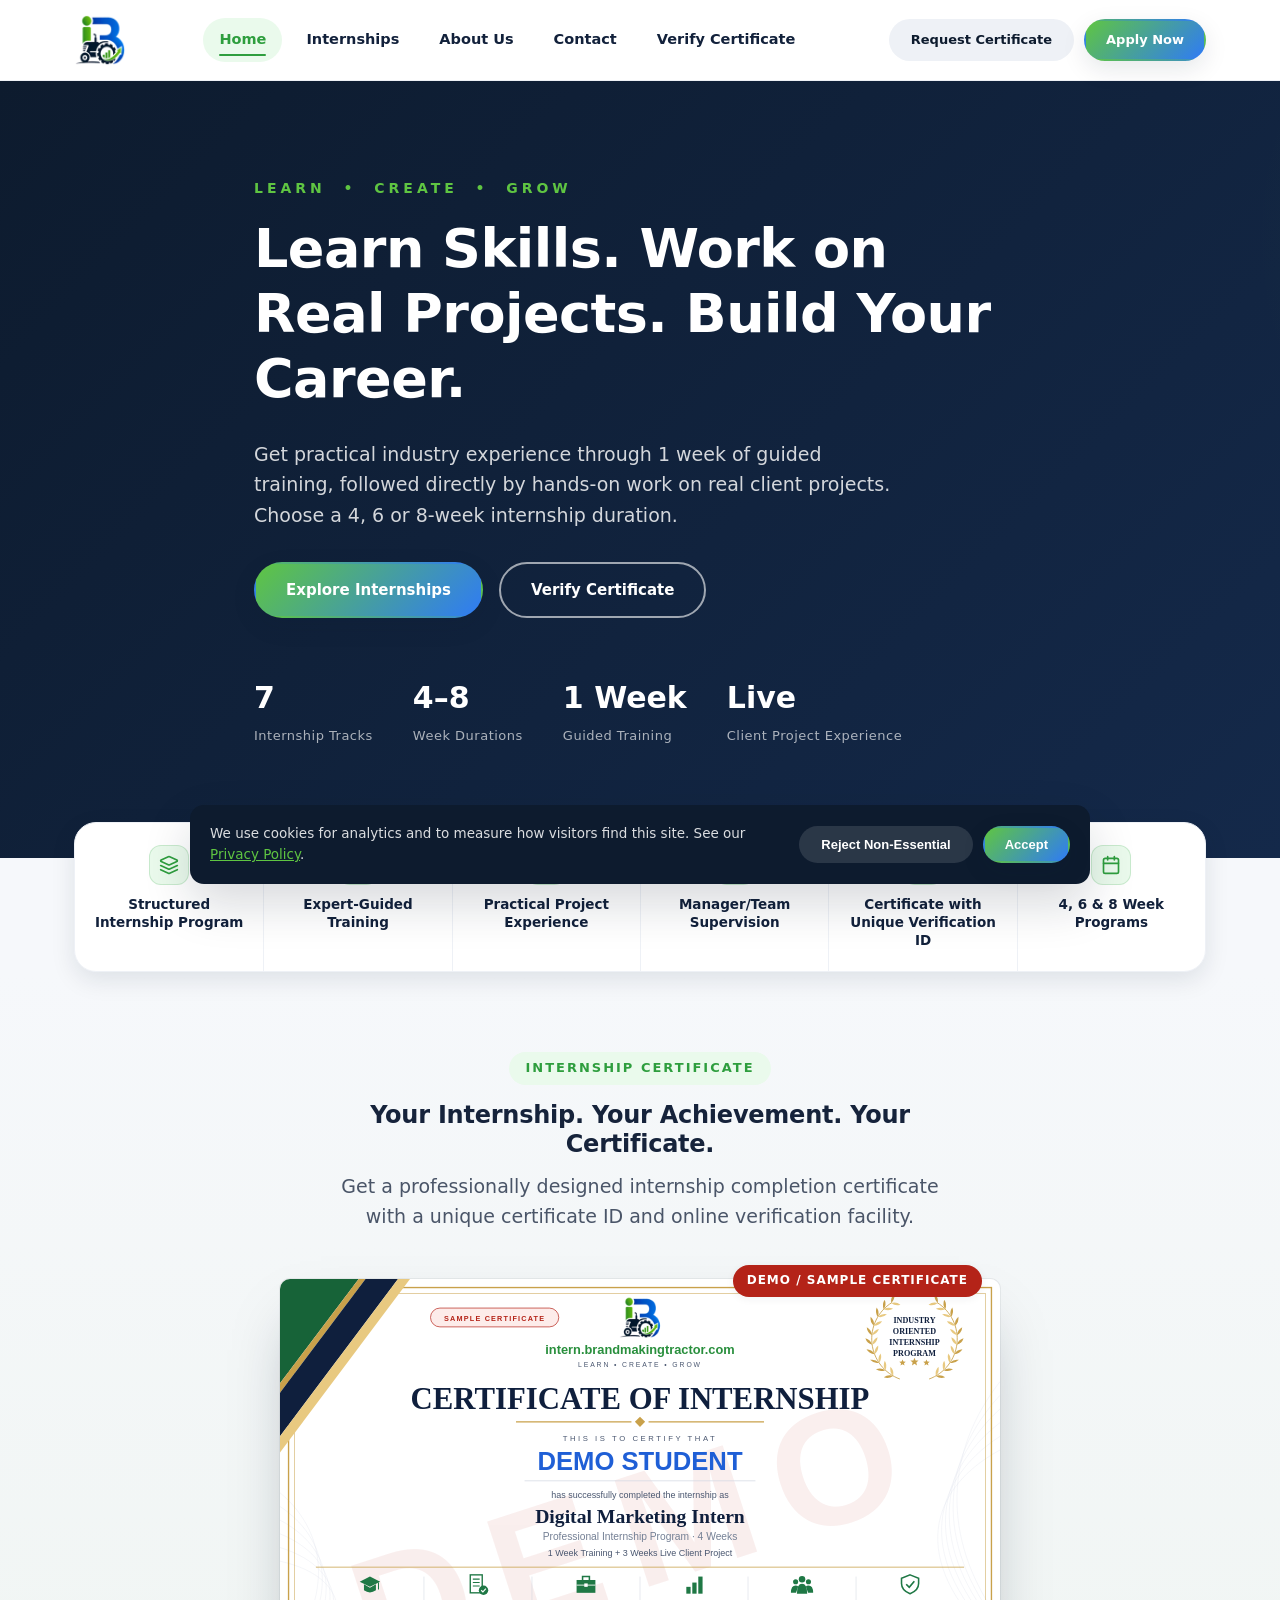
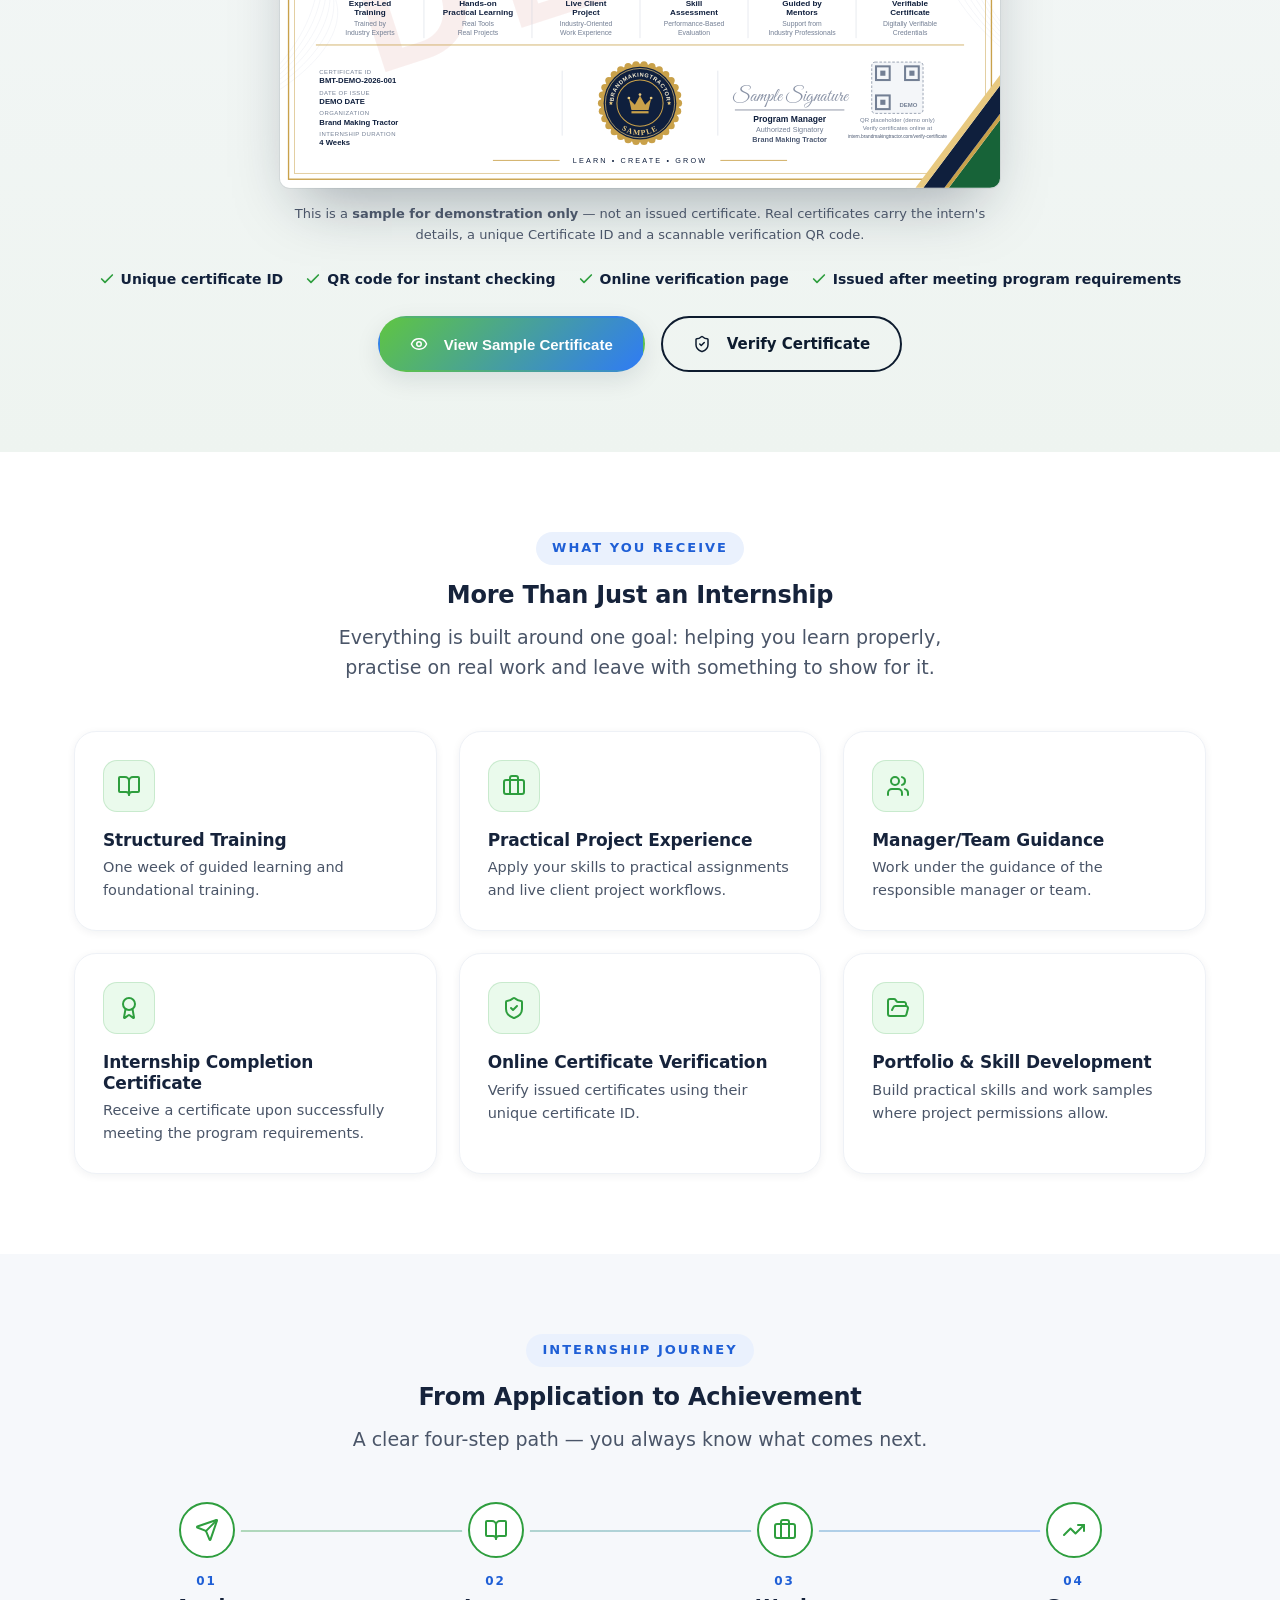
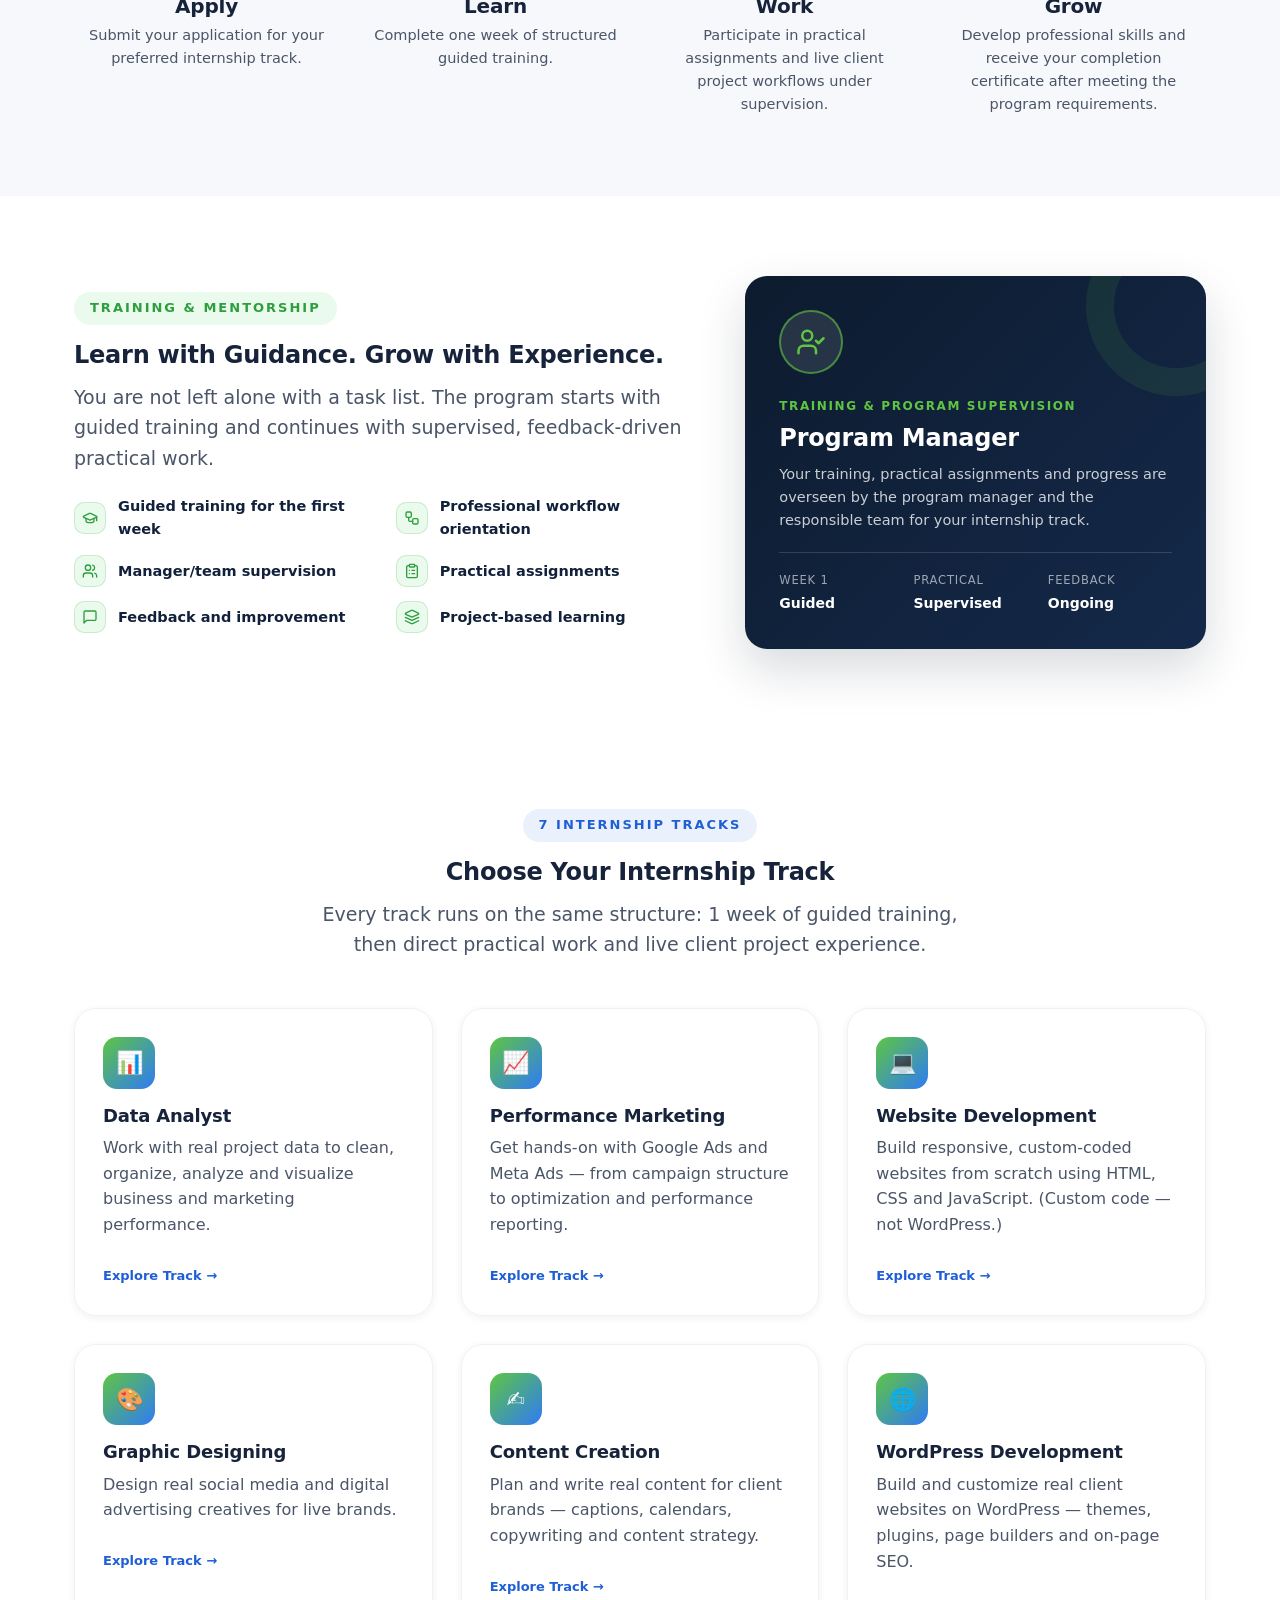
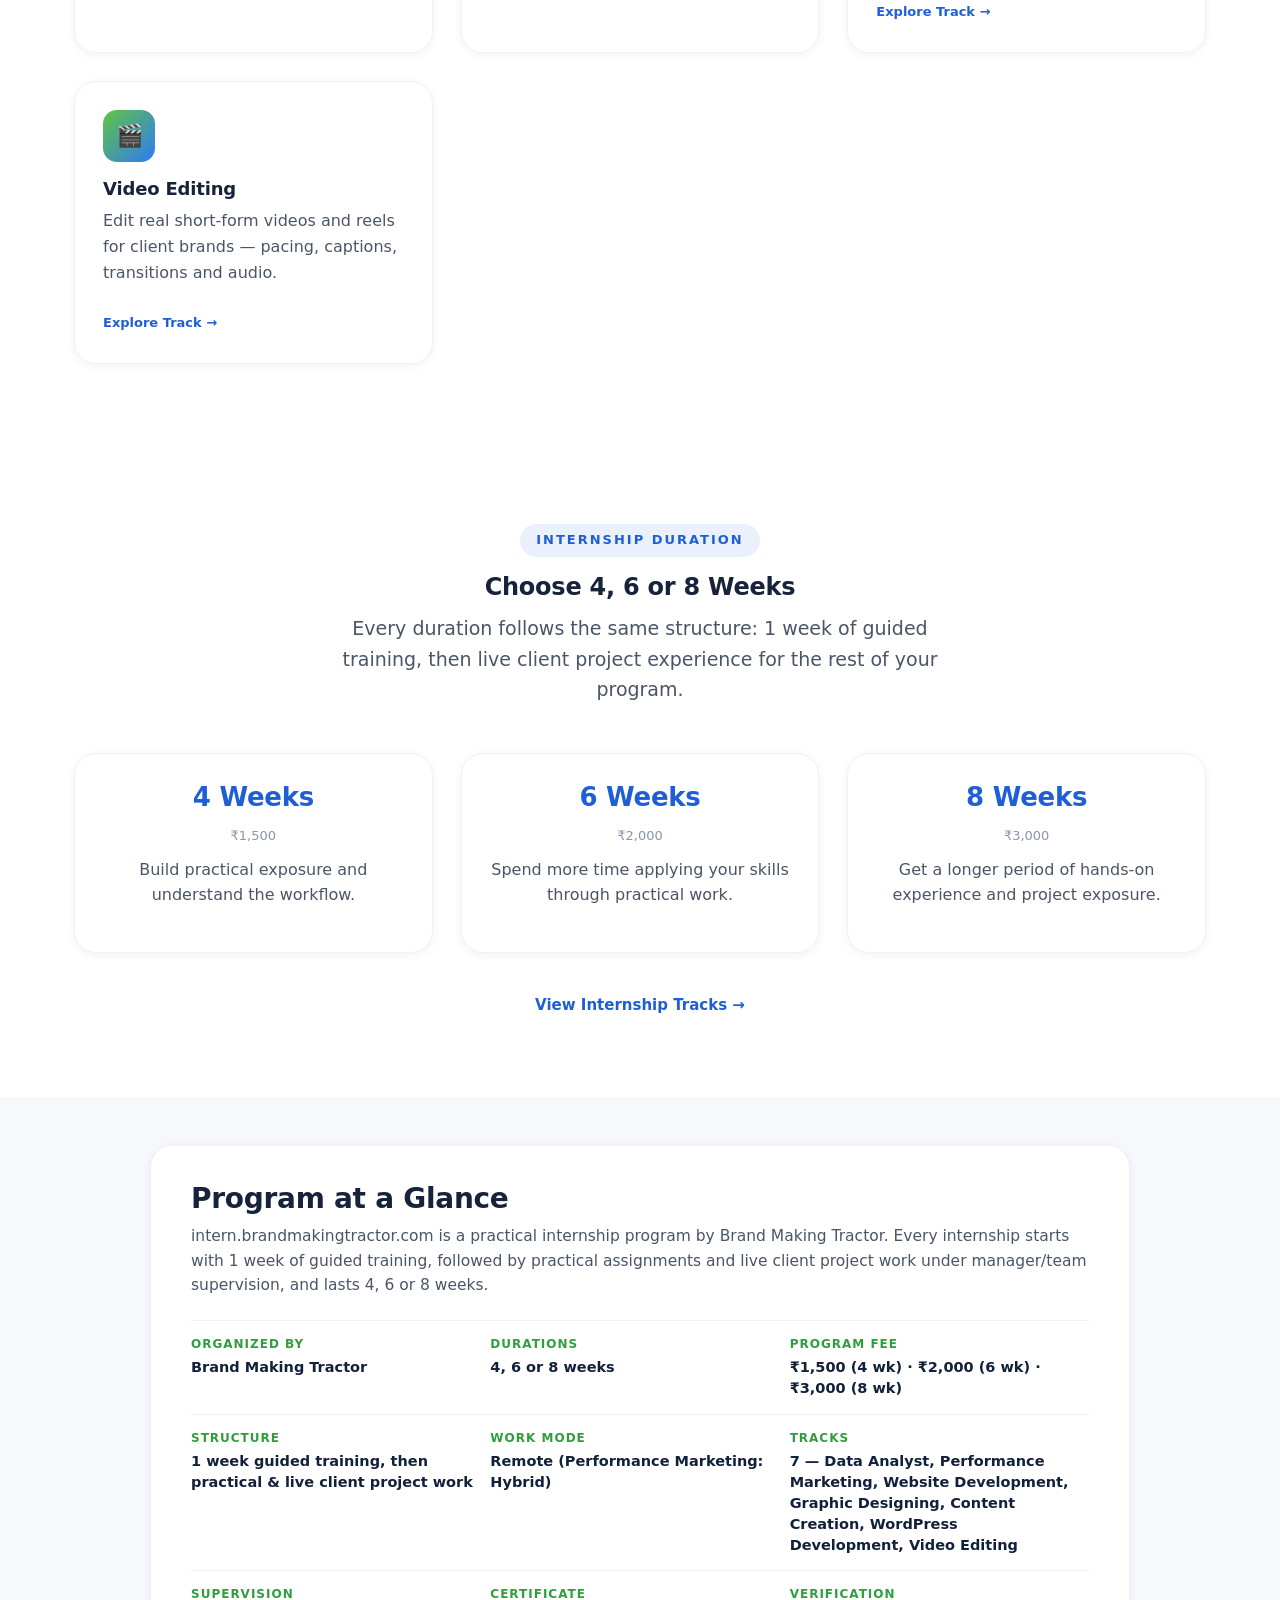
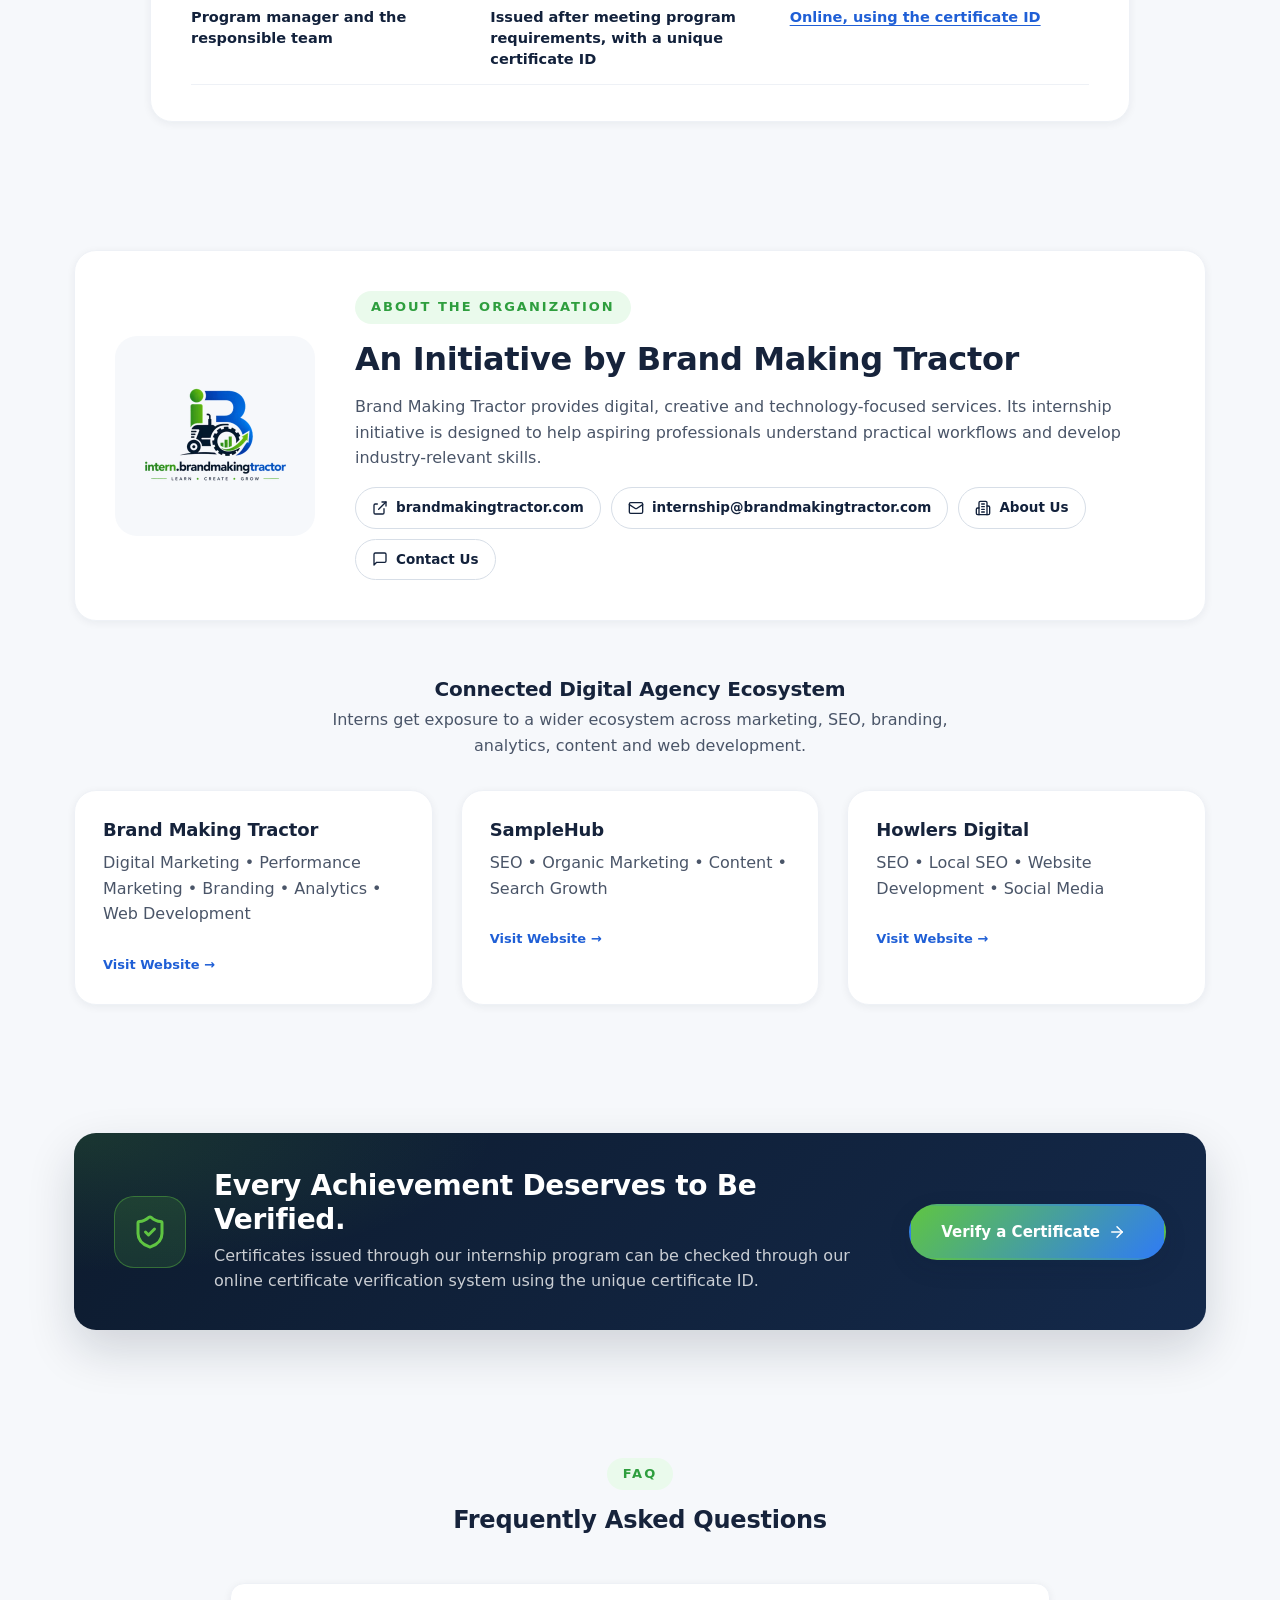
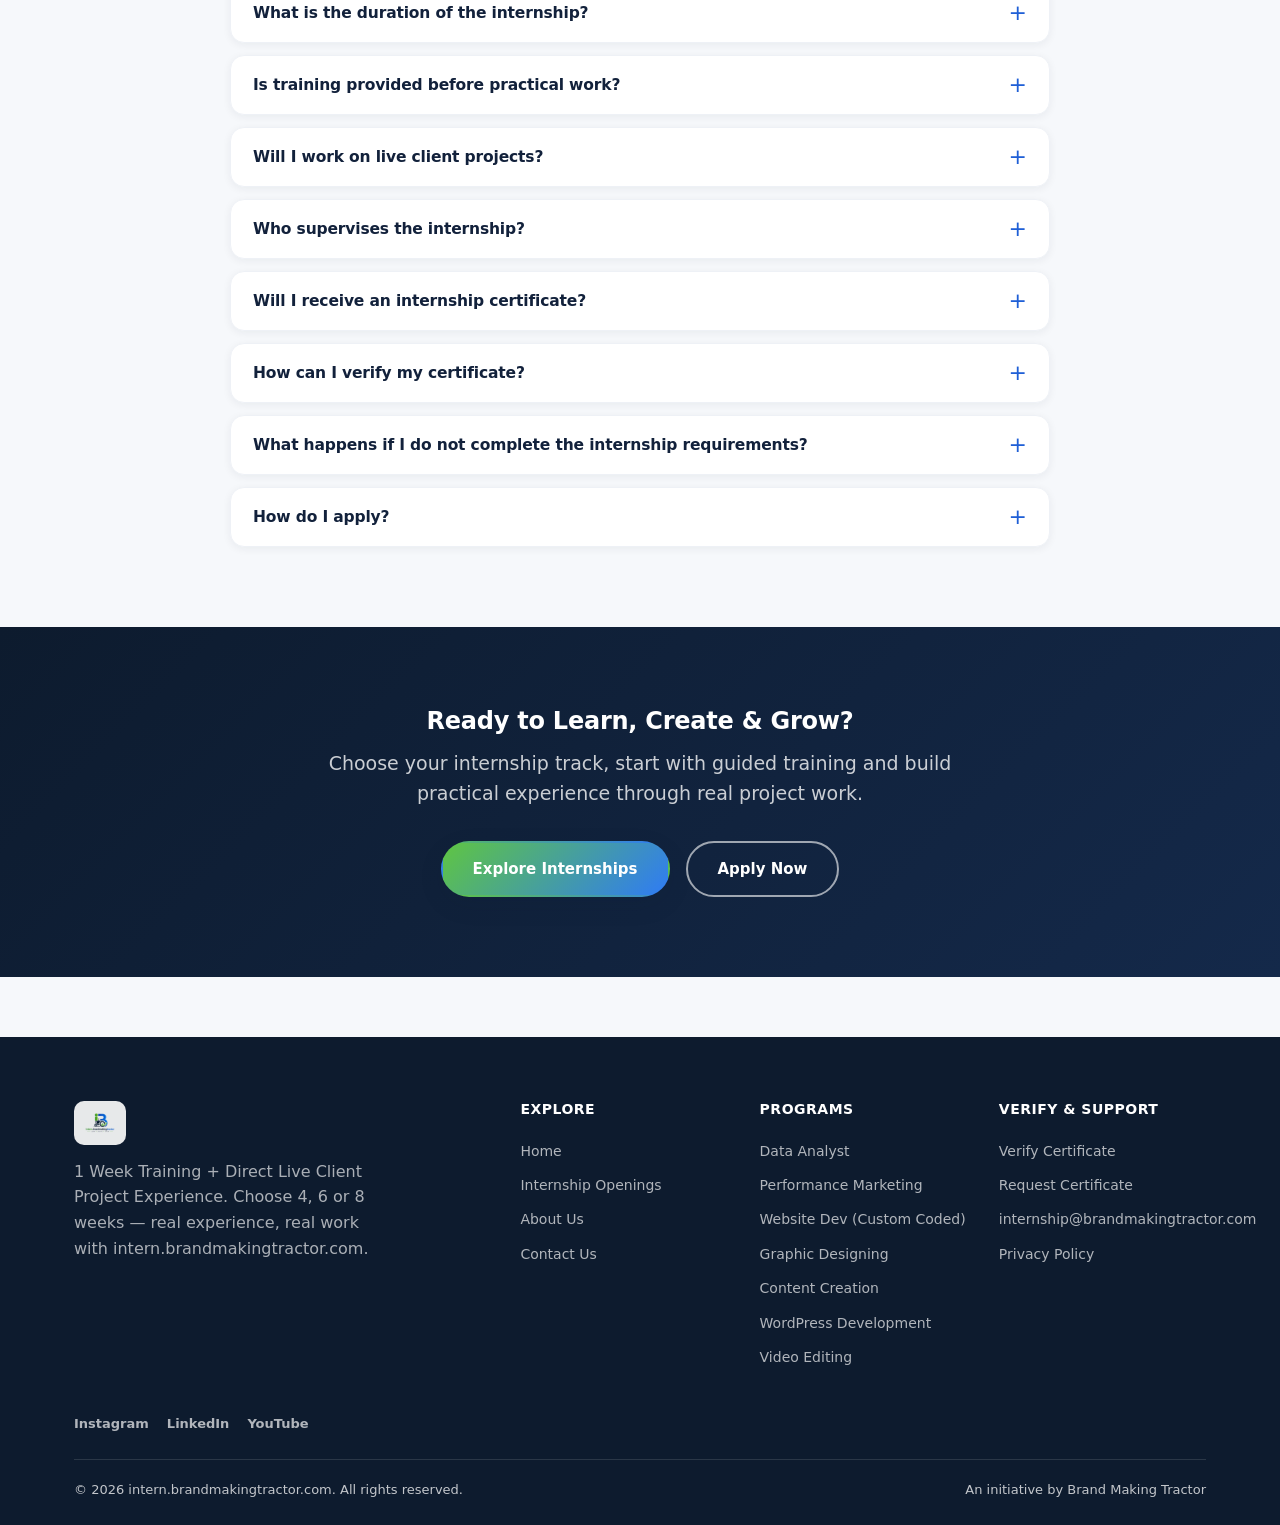
==== commit 4fb3241f: "Upright smaller certificate preview, AEO facts, AI crawler access - Sample certificate no longer rot" ====
--- a/index.html
+++ b/index.html
@@ -132,6 +132,123 @@
   ]
 }
 </script>
+<script type="application/ld+json">
+{
+  "@context": "https://schema.org",
+  "@type": "EducationalOccupationalProgram",
+  "name": "Practical Internship Program",
+  "url": "https://intern.brandmakingtractor.com/",
+  "description": "Internship program with 1 week of guided training followed by practical assignments and live client project work under manager/team supervision. Available in 4, 6 and 8-week durations.",
+  "provider": {
+    "@type": "Organization",
+    "name": "Brand Making Tractor",
+    "url": "https://brandmakingtractor.com/"
+  },
+  "educationalProgramMode": "online",
+  "programType": "Internship",
+  "inLanguage": "en-IN",
+  "timeToComplete": "P4W",
+  "occupationalCredentialAwarded": "Internship completion certificate with unique, online-verifiable certificate ID",
+  "offers": [
+    {
+      "@type": "Offer",
+      "name": "4 weeks",
+      "price": "1500",
+      "priceCurrency": "INR",
+      "category": "Program fee",
+      "url": "https://intern.brandmakingtractor.com/apply"
+    },
+    {
+      "@type": "Offer",
+      "name": "6 weeks",
+      "price": "2000",
+      "priceCurrency": "INR",
+      "category": "Program fee",
+      "url": "https://intern.brandmakingtractor.com/apply"
+    },
+    {
+      "@type": "Offer",
+      "name": "8 weeks",
+      "price": "3000",
+      "priceCurrency": "INR",
+      "category": "Program fee",
+      "url": "https://intern.brandmakingtractor.com/apply"
+    }
+  ],
+  "hasCourse": [
+    {
+      "@type": "Course",
+      "name": "Data Analyst Internship",
+      "url": "https://intern.brandmakingtractor.com/internship-detail?id=INT-DA-001",
+      "provider": {
+        "@type": "Organization",
+        "name": "Brand Making Tractor",
+        "url": "https://brandmakingtractor.com/"
+      }
+    },
+    {
+      "@type": "Course",
+      "name": "Performance Marketing Internship",
+      "url": "https://intern.brandmakingtractor.com/internship-detail?id=INT-PM-001",
+      "provider": {
+        "@type": "Organization",
+        "name": "Brand Making Tractor",
+        "url": "https://brandmakingtractor.com/"
+      }
+    },
+    {
+      "@type": "Course",
+      "name": "Website Development Internship — Custom Coded",
+      "url": "https://intern.brandmakingtractor.com/internship-detail?id=INT-WD-001",
+      "provider": {
+        "@type": "Organization",
+        "name": "Brand Making Tractor",
+        "url": "https://brandmakingtractor.com/"
+      }
+    },
+    {
+      "@type": "Course",
+      "name": "Graphic Designing Internship",
+      "url": "https://intern.brandmakingtractor.com/internship-detail?id=INT-GD-001",
+      "provider": {
+        "@type": "Organization",
+        "name": "Brand Making Tractor",
+        "url": "https://brandmakingtractor.com/"
+      }
+    },
+    {
+      "@type": "Course",
+      "name": "Content Creation Internship",
+      "url": "https://intern.brandmakingtractor.com/internship-detail?id=INT-CC-001",
+      "provider": {
+        "@type": "Organization",
+        "name": "Brand Making Tractor",
+        "url": "https://brandmakingtractor.com/"
+      }
+    },
+    {
+      "@type": "Course",
+      "name": "WordPress Website Development Internship",
+      "url": "https://intern.brandmakingtractor.com/internship-detail?id=INT-WP-001",
+      "provider": {
+        "@type": "Organization",
+        "name": "Brand Making Tractor",
+        "url": "https://brandmakingtractor.com/"
+      }
+    },
+    {
+      "@type": "Course",
+      "name": "Video Editing Internship",
+      "url": "https://intern.brandmakingtractor.com/internship-detail?id=INT-VE-001",
+      "provider": {
+        "@type": "Organization",
+        "name": "Brand Making Tractor",
+        "url": "https://brandmakingtractor.com/"
+      }
+    }
+  ]
+}
+</script>
 <link rel="icon" href="assets/img/logo.png" type="image/png">
 <link rel="apple-touch-icon" href="assets/img/logo.png">
 <meta name="theme-color" content="#0d1b2e">
@@ -432,6 +549,27 @@
     </div>
     <div class="text-center fade-up" style="margin-top:28px;">
       <a href="internships" class="agency-link" style="font-size:15px;">View Internship Tracks →</a>
+    </div>
+  </div>
+</section>
+
+<!-- ============ PROGRAM AT A GLANCE (quick facts for students and answer engines) ============ -->
+<section id="at-a-glance" class="section-tight">
+  <div class="container">
+    <div class="glance-card fade-up">
+      <h2>Program at a Glance</h2>
+      <p class="glance-summary">intern.brandmakingtractor.com is a practical internship program by Brand Making Tractor. Every internship starts with 1 week of guided training, followed by practical assignments and live client project work under manager/team supervision, and lasts 4, 6 or 8 weeks.</p>
+      <dl class="glance-list">
+        <div><dt>Organized by</dt><dd>Brand Making Tractor</dd></div>
+        <div><dt>Durations</dt><dd>4, 6 or 8 weeks</dd></div>
+        <div class="wide"><dt>Program fee</dt><dd>₹1,500 (4 wk) · ₹2,000 (6 wk) · ₹3,000 (8 wk)</dd></div>
+        <div class="wide"><dt>Structure</dt><dd>1 week guided training, then practical &amp; live client project work</dd></div>
+        <div class="wide"><dt>Work mode</dt><dd>Remote (Performance Marketing: Hybrid)</dd></div>
+        <div class="wide"><dt>Tracks</dt><dd>7 — Data Analyst, Performance Marketing, Website Development, Graphic Designing, Content Creation, WordPress Development, Video Editing</dd></div>
+        <div class="wide"><dt>Supervision</dt><dd>Program manager and the responsible team</dd></div>
+        <div class="wide"><dt>Certificate</dt><dd>Issued after meeting program requirements, with a unique certificate ID</dd></div>
+        <div class="wide"><dt>Verification</dt><dd><a href="verify-certificate">Online, using the certificate ID</a></dd></div>
+      </dl>
     </div>
   </div>
 </section>
--- a/assets/css/style.css
+++ b/assets/css/style.css
@@ -806,7 +806,7 @@
 
 /* Sample certificate showcase */
 .cert-showcase{background:linear-gradient(180deg,var(--off-white) 0%,#eef4f0 100%);}
-.cert-frame{position:relative;max-width:980px;margin:0 auto;}
+.cert-frame{position:relative;max-width:720px;margin:0 auto;}
 .cert-zoom{
   display:block;width:100%;padding:0;border:none;background:none;cursor:zoom-in;
   border-radius:10px;box-shadow:0 30px 60px -20px rgba(13,27,46,.35),0 0 0 1px rgba(13,27,46,.06);
@@ -828,7 +828,7 @@
 .cert-ctas{justify-content:center;margin-top:26px;}
 
 /* Large preview modal */
-.cert-modal-card{position:relative;max-width:1120px;padding:28px;}
+.cert-modal-card{position:relative;max-width:860px;padding:28px;}
 .cert-modal-card .modal-close{display:flex;width:36px;height:36px;align-items:center;justify-content:center;border-radius:10px;top:14px;right:14px;}
 .cert-modal-card .modal-close:hover{background:var(--gray-100);color:var(--navy);}
 .cert-modal-card .modal-close svg{width:20px;height:20px;}
@@ -1006,7 +1006,7 @@
 
   /* Sample certificate */
   .cert-showcase .section-head{margin-bottom:34px;}
-  .cert-frame{margin:0 -4px;}
+  .cert-frame{max-width:440px;}
   .cert-zoom{border-radius:6px;}
   .cert-tap-hint{
     display:flex;align-items:center;justify-content:center;gap:6px;
@@ -1077,30 +1077,19 @@
   .faq-item summary{min-height:56px;}
   .faq-item .faq-answer p{font-size:14.5px;line-height:1.65;}
 
-  /* Large preview becomes a full-screen sheet */
-  .cert-modal{padding:0;align-items:stretch;}
-  .cert-modal-card{max-width:none;max-height:none;height:100%;border-radius:0;padding:16px 16px calc(16px + env(safe-area-inset-bottom,0px));display:flex;flex-direction:column;}
+  /* Large preview: compact centred card */
+  .cert-modal{padding:16px;align-items:center;}
+  .cert-modal-card{max-height:calc(100dvh - 32px);border-radius:18px;padding:18px;}
   .cert-modal-card h3{font-size:17px;padding-right:44px;}
   .cert-modal-note{margin-bottom:12px;font-size:12.5px;}
   .cert-modal-actions{margin-top:14px;}
-  .cert-modal-actions .btn{flex:1;}
-}
-
-/* Portrait phones: show the landscape certificate turned sideways so it
-   fills the screen at roughly twice the size, still with no scrolling. */
-@supports (container-type: size){
-@media (max-width: 640px) and (orientation: portrait){
-  .cert-modal-body{
-    position:relative;flex:1;min-height:0;box-shadow:none;border-radius:0;overflow:hidden;
-    container-type:size;
-  }
-  .cert-modal-body .sample-cert-svg{
-    position:absolute;top:50%;left:50%;
-    width:min(100cqh, calc(100cqw * 1.415));height:auto;
-    transform:translate(-50%,-50%) rotate(90deg);
-    box-shadow:0 0 0 1px var(--gray-100), 0 10px 30px rgba(13,27,46,.15);
-  }
-}
+  .cert-modal-actions .btn{flex:1 1 100%;}
+}
+
+/* Certificate preview always stays upright; on phones the sheet just centres it. */
+@media (max-width: 640px){
+  .cert-modal-body{display:flex;justify-content:center;box-shadow:none;border-radius:0;}
+  .cert-modal-body .sample-cert-svg{width:100%;max-width:520px;box-shadow:0 0 0 1px var(--gray-100),0 10px 30px rgba(13,27,46,.12);border-radius:6px;}
 }
 
 @media (max-width: 380px){
@@ -1118,3 +1107,21 @@
 /* Long emails / URLs must wrap instead of pushing the card wider than the screen. */
 .contact-info-row > div:last-child{min-width:0;overflow-wrap:anywhere;}
 @media (max-width: 480px){ .contact-info-card{padding:24px 20px;} }
+
+/* Program at a glance — quick facts */
+.glance-card{background:var(--white);border:1px solid var(--gray-100);border-radius:var(--radius-lg);padding:36px 40px;box-shadow:var(--shadow-sm);max-width:980px;margin:0 auto;}
+.glance-card h2{font-size:clamp(22px,2.6vw,28px);margin-bottom:8px;}
+.glance-summary{font-size:15.5px;margin-bottom:22px;}
+.glance-list{display:grid;grid-template-columns:repeat(3,1fr);gap:0;margin:0;border-top:1px solid var(--gray-100);}
+.glance-list > div{padding:14px 16px 14px 0;border-bottom:1px solid var(--gray-100);}
+.glance-list dt{font-size:12px;font-weight:700;letter-spacing:1px;text-transform:uppercase;color:var(--green);margin-bottom:3px;}
+.glance-list dd{margin:0;font-size:14.5px;font-weight:600;color:var(--navy-2);line-height:1.45;}
+.glance-list dd a{color:var(--blue);text-decoration:underline;text-underline-offset:3px;}
+@media (max-width: 900px){ .glance-list{grid-template-columns:1fr 1fr;} }
+@media (max-width: 640px){
+  .glance-card{padding:22px 18px;border-radius:18px;}
+  .glance-summary{font-size:14.5px;}
+  .glance-list{grid-template-columns:1fr 1fr;column-gap:16px;}
+  .glance-list > .wide{grid-column:1 / -1;}
+  .glance-list > div{padding:11px 0;}
+}
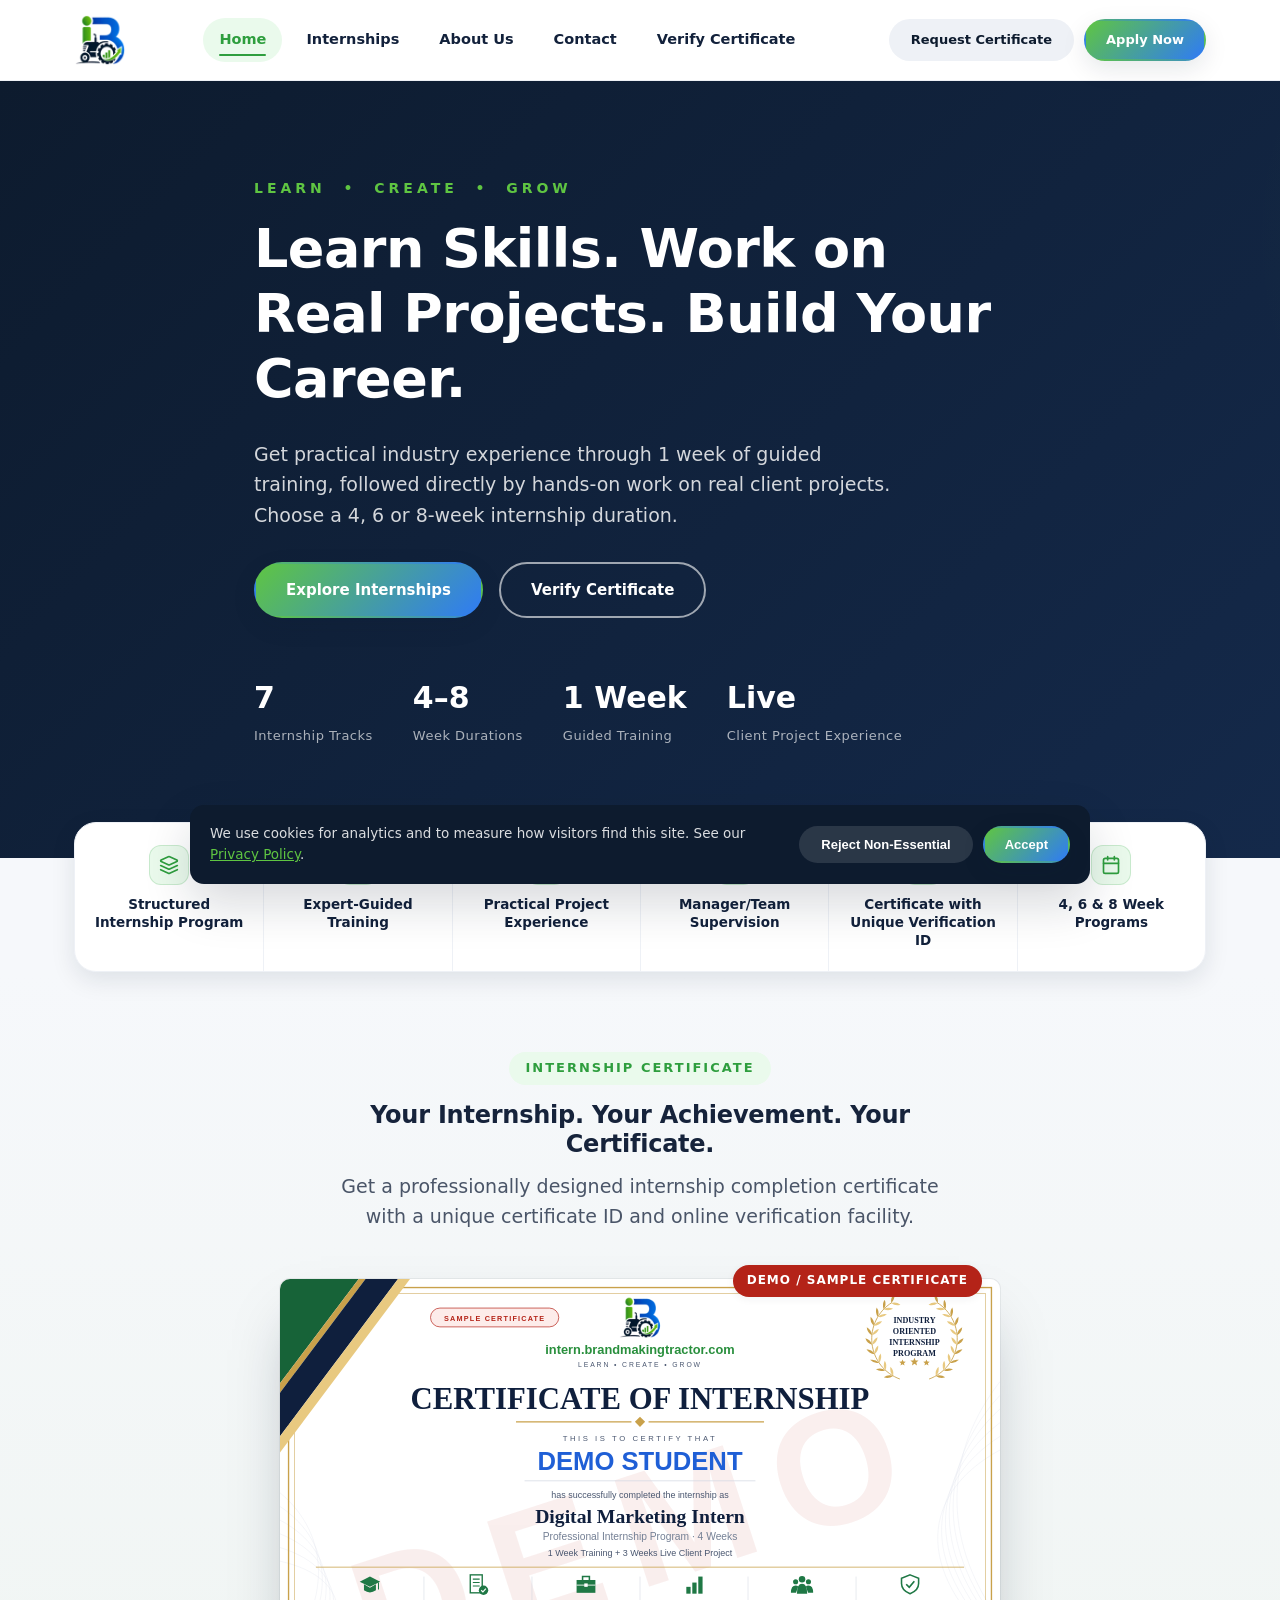
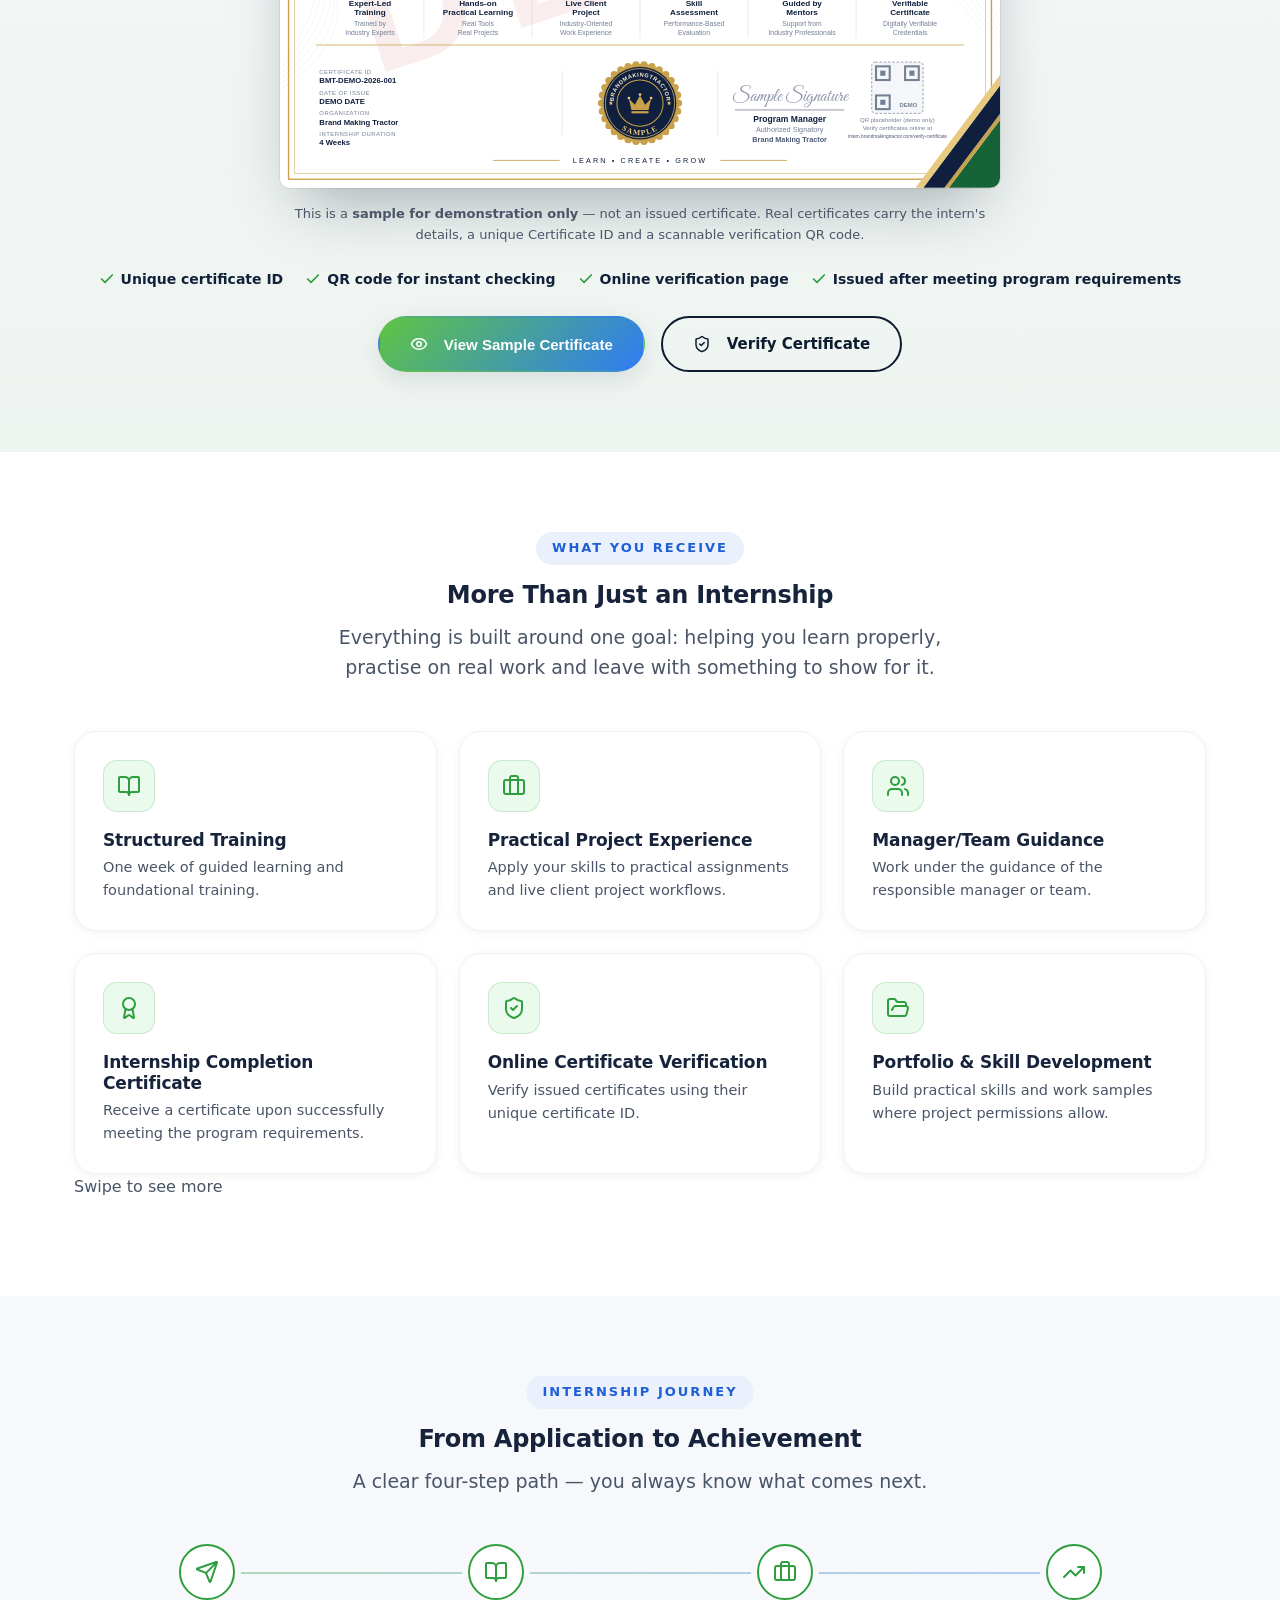
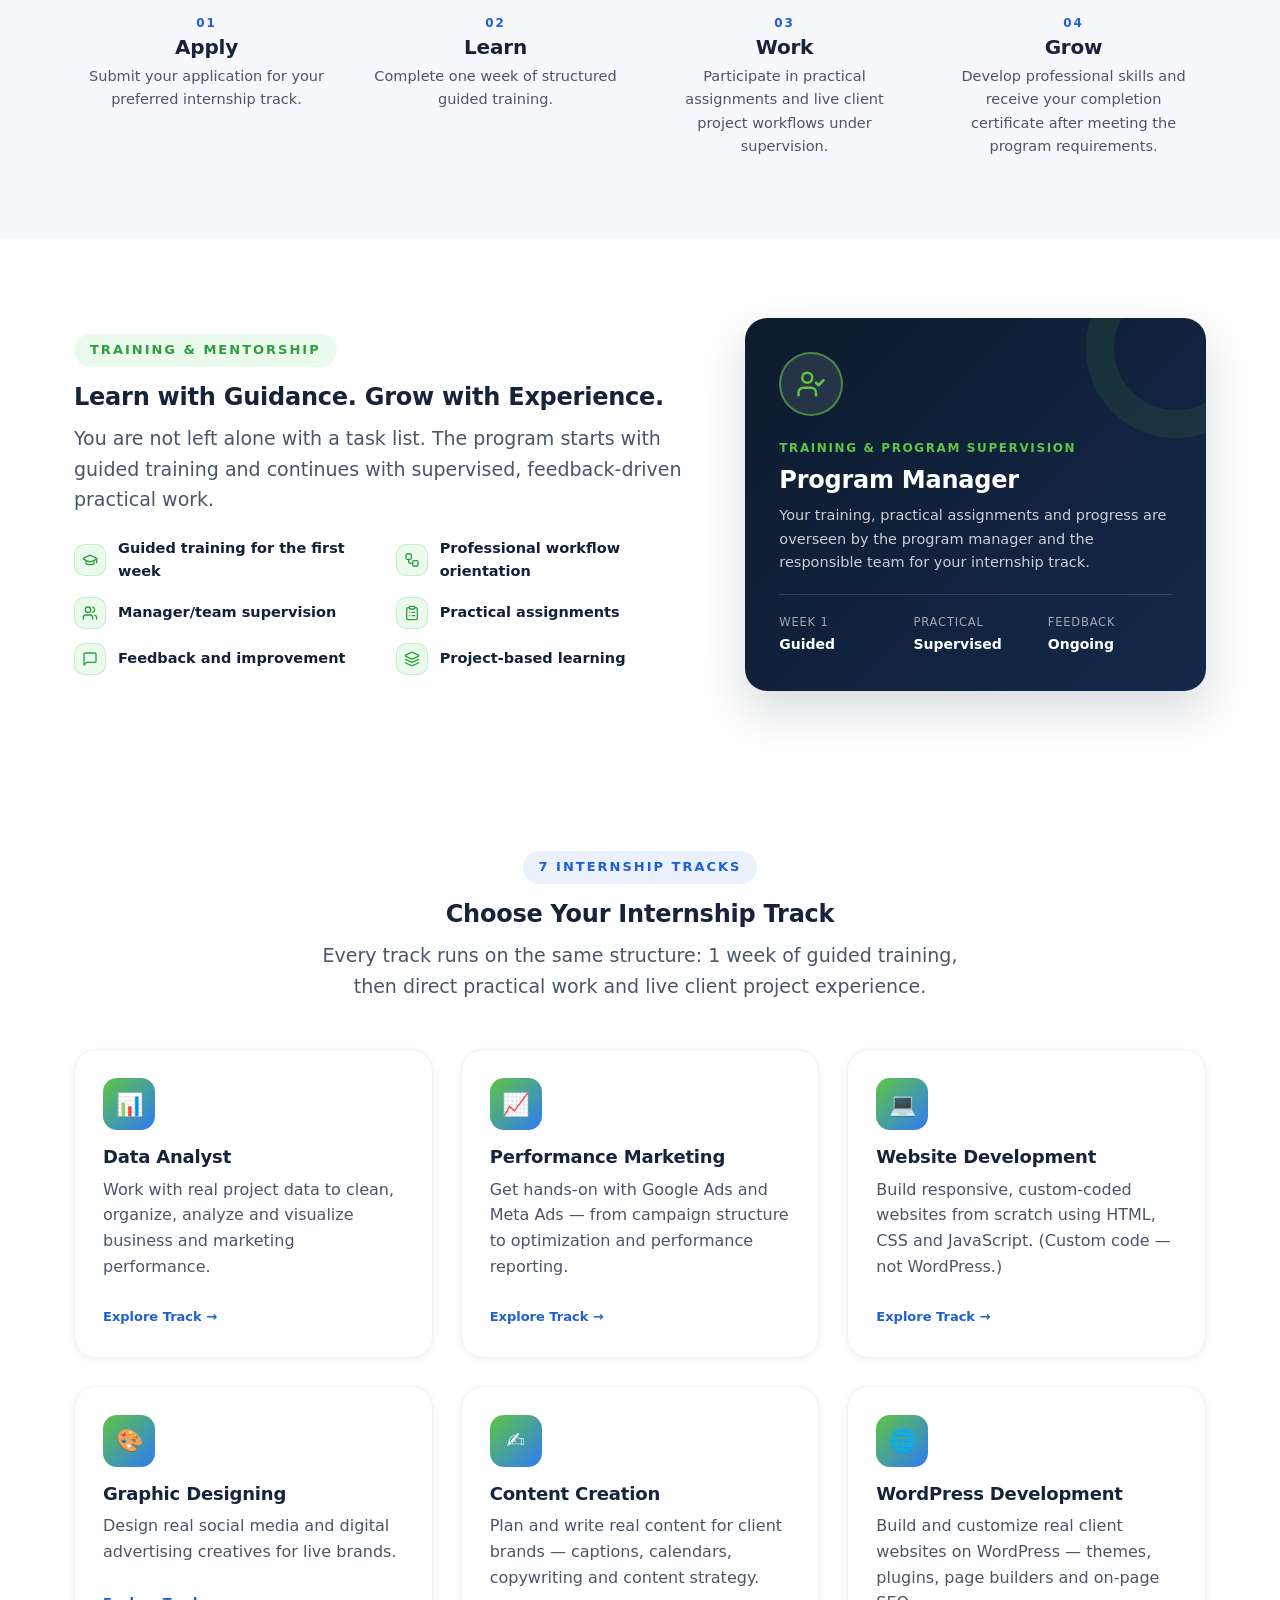
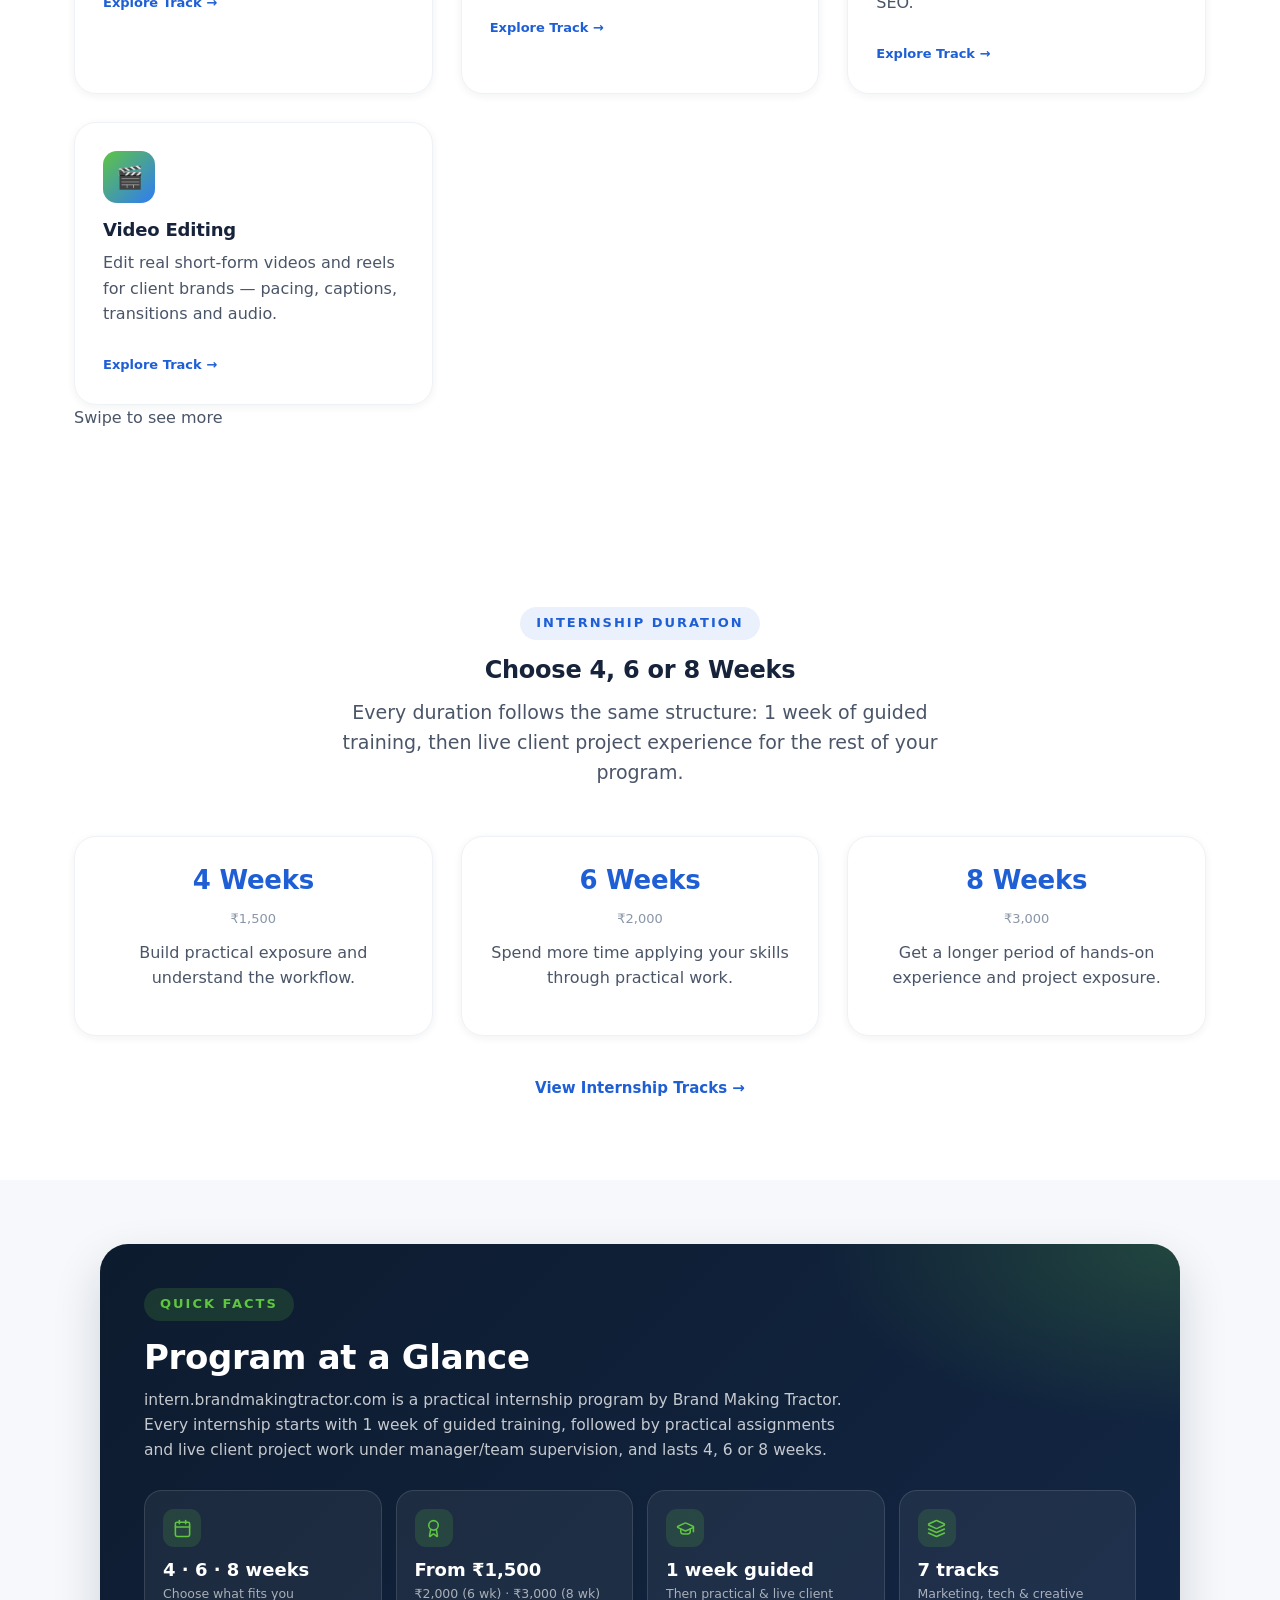
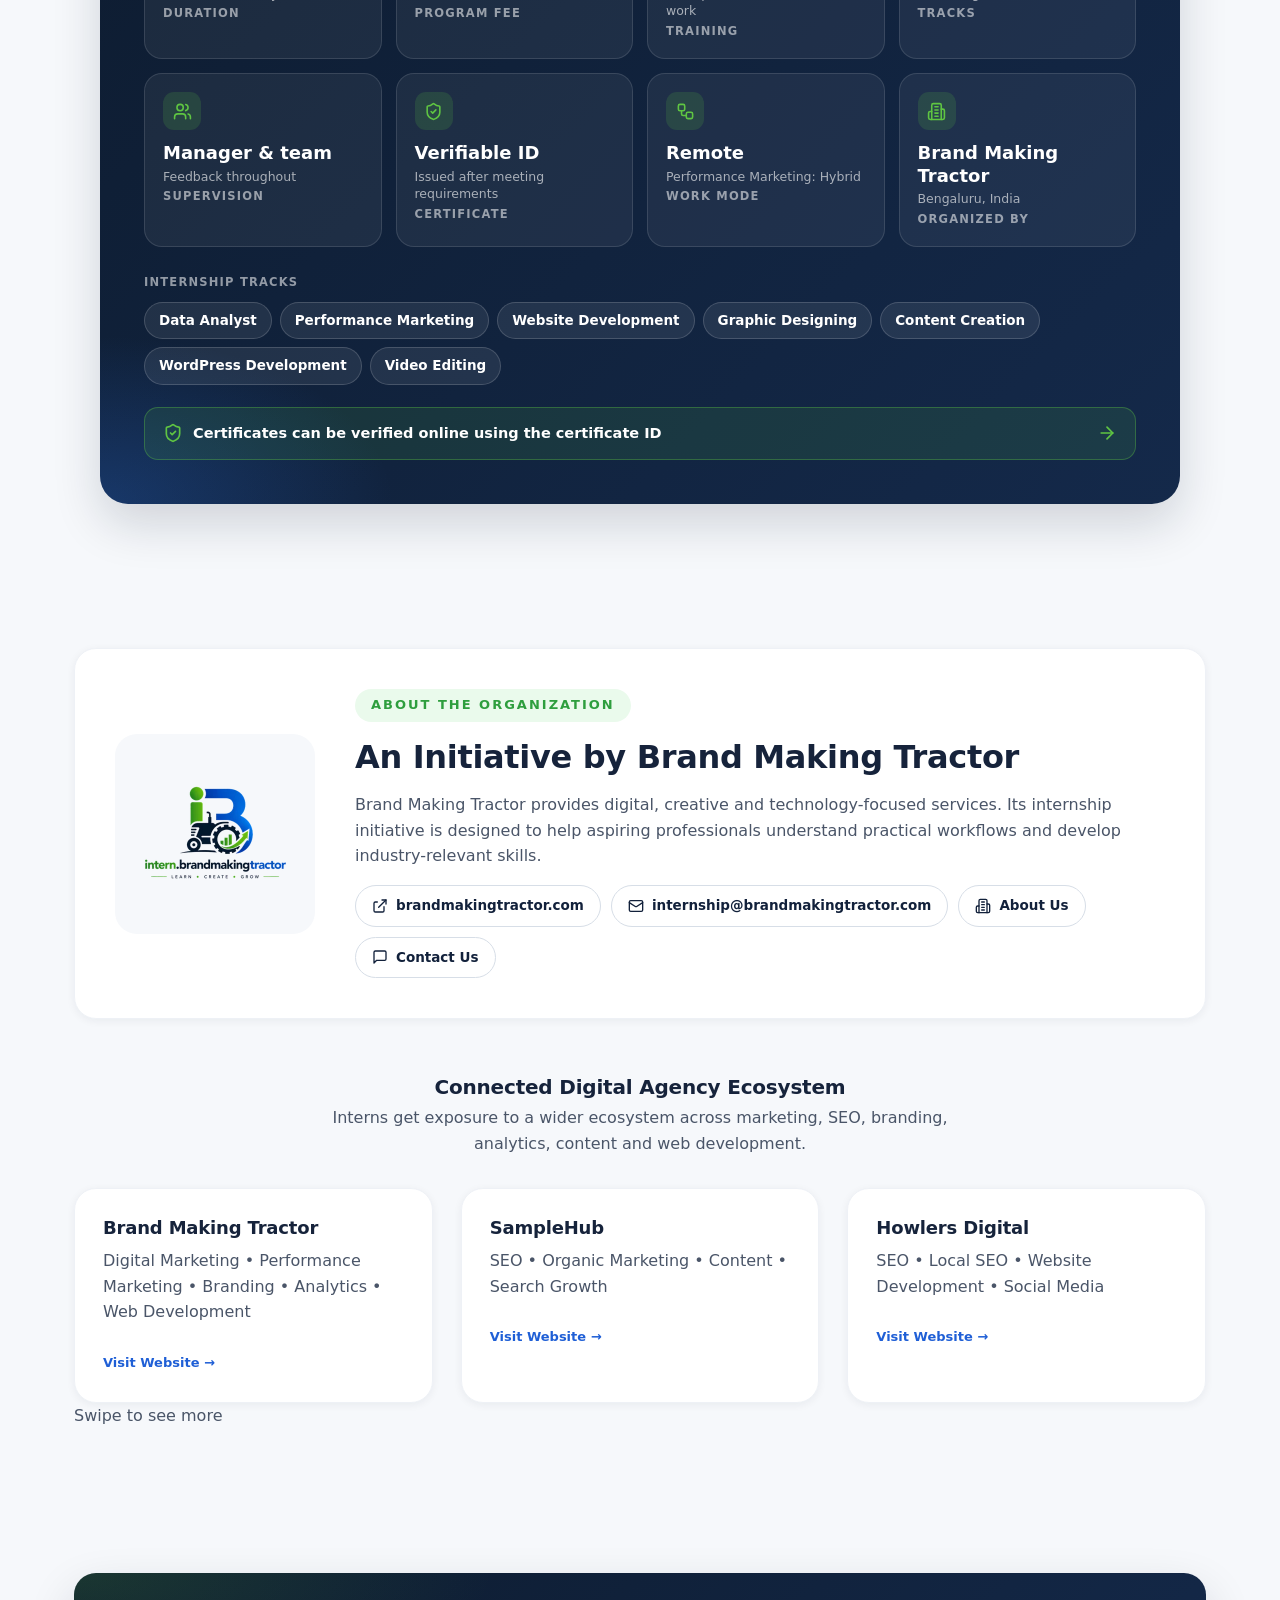
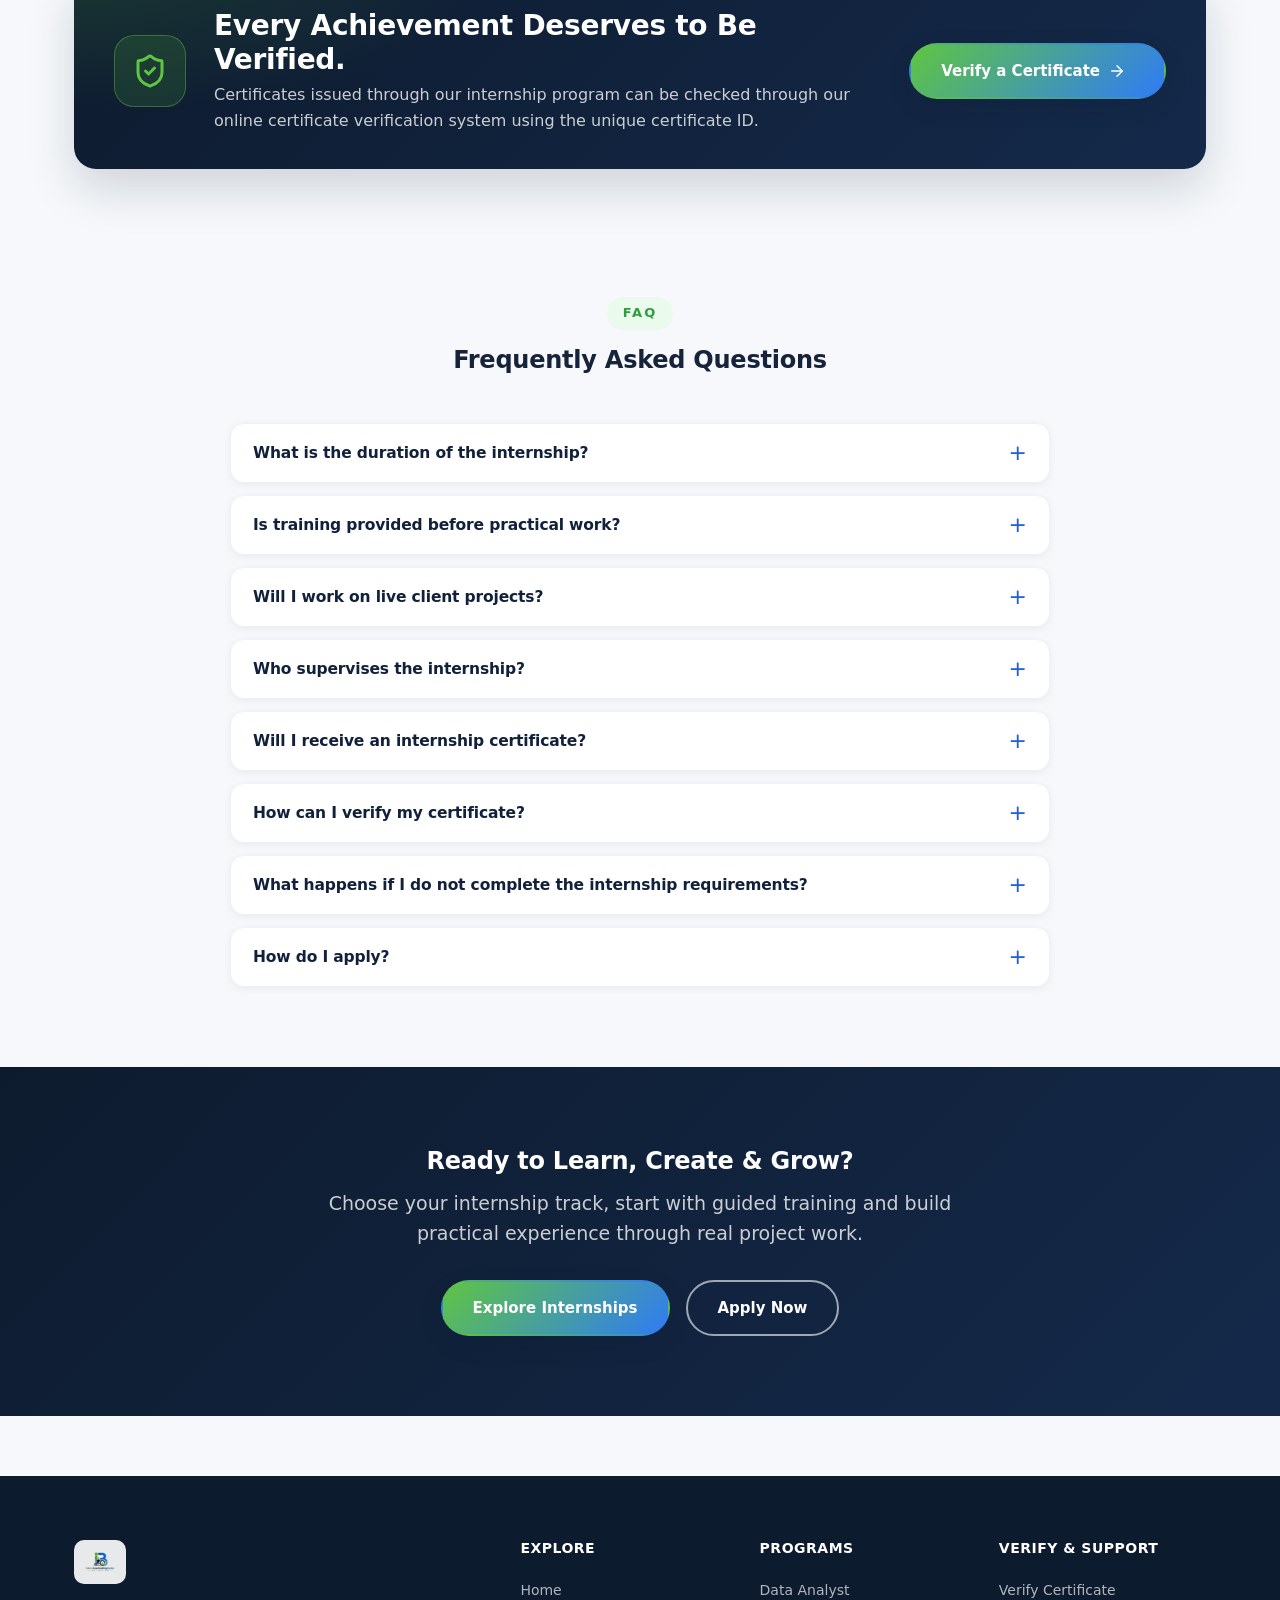
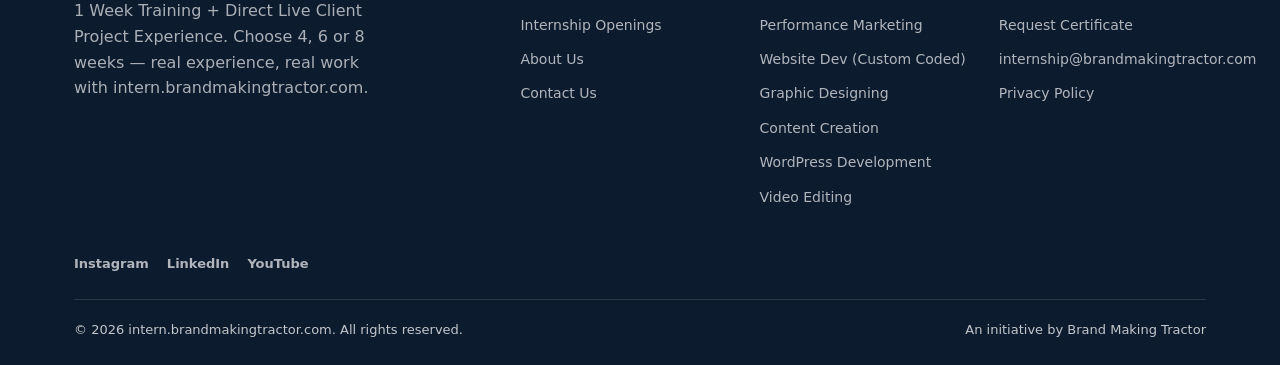
==== commit 844a2274: "Premium mobile homepage: swipe carousels, glance tiles, compact org card - Program at a Glance redes" ====
--- a/index.html
+++ b/index.html
@@ -252,7 +252,8 @@
 <link rel="icon" href="assets/img/logo.png" type="image/png">
 <link rel="apple-touch-icon" href="assets/img/logo.png">
 <meta name="theme-color" content="#0d1b2e">
-<link rel="stylesheet" href="assets/css/style.css">
+<link rel="stylesheet" href="assets/css/style.css?v=20261004e">
+<style>/* Safety net if a cached/old stylesheet loads: keep sprite icons icon-sized. */svg:has(> use){width:1.25em;height:1.25em;flex-shrink:0;}</style>
 <link rel="preconnect" href="https://fonts.googleapis.com">
 <link rel="preconnect" href="https://fonts.gstatic.com" crossorigin>
 <link rel="stylesheet" href="https://fonts.googleapis.com/css2?family=Great+Vibes&amp;text=Sample%20Signature&amp;display=swap" media="print" onload="this.media='all'">
@@ -362,7 +363,7 @@
       <h2>More Than Just an Internship</h2>
       <p class="lead mx-auto">Everything is built around one goal: helping you learn properly, practise on real work and leave with something to show for it.</p>
     </div>
-    <div class="feature-grid stagger">
+    <div class="feature-grid stagger swipe-row" role="region" aria-label="What you receive (swipe for more)" tabindex="0">
       <article class="feature-card fade-up">
         <span class="ico-badge lg"><svg><use href="#i-book"/></svg></span>
         <h3>Structured Training</h3>
@@ -394,6 +395,7 @@
         <p>Build practical skills and work samples where project permissions allow.</p>
       </article>
     </div>
+    <p class="swipe-hint" aria-hidden="true">Swipe to see more</p>
   </div>
 </section>
 
@@ -475,7 +477,7 @@
       <h2>Choose Your Internship Track</h2>
       <p class="lead mx-auto">Every track runs on the same structure: 1 week of guided training, then direct practical work and live client project experience.</p>
     </div>
-    <div class="grid grid-3 track-grid">
+    <div class="grid grid-3 track-grid swipe-row" role="region" aria-label="Internship tracks (swipe for more)" tabindex="0">
       <a class="value-card fade-up agency-card" href="internship-detail?id=INT-DA-001">
         <div class="icon">📊</div>
         <h3 style="font-size:18px;">Data Analyst</h3>
@@ -519,6 +521,7 @@
         <span class="agency-link">Explore Track →</span>
       </a>
     </div>
+    <p class="swipe-hint" aria-hidden="true">Swipe to see more</p>
   </div>
 </section>
 
@@ -554,22 +557,37 @@
 </section>
 
 <!-- ============ PROGRAM AT A GLANCE (quick facts for students and answer engines) ============ -->
-<section id="at-a-glance" class="section-tight">
+<section id="at-a-glance" class="glance-section">
   <div class="container">
     <div class="glance-card fade-up">
-      <h2>Program at a Glance</h2>
-      <p class="glance-summary">intern.brandmakingtractor.com is a practical internship program by Brand Making Tractor. Every internship starts with 1 week of guided training, followed by practical assignments and live client project work under manager/team supervision, and lasts 4, 6 or 8 weeks.</p>
-      <dl class="glance-list">
-        <div><dt>Organized by</dt><dd>Brand Making Tractor</dd></div>
-        <div><dt>Durations</dt><dd>4, 6 or 8 weeks</dd></div>
-        <div class="wide"><dt>Program fee</dt><dd>₹1,500 (4 wk) · ₹2,000 (6 wk) · ₹3,000 (8 wk)</dd></div>
-        <div class="wide"><dt>Structure</dt><dd>1 week guided training, then practical &amp; live client project work</dd></div>
-        <div class="wide"><dt>Work mode</dt><dd>Remote (Performance Marketing: Hybrid)</dd></div>
-        <div class="wide"><dt>Tracks</dt><dd>7 — Data Analyst, Performance Marketing, Website Development, Graphic Designing, Content Creation, WordPress Development, Video Editing</dd></div>
-        <div class="wide"><dt>Supervision</dt><dd>Program manager and the responsible team</dd></div>
-        <div class="wide"><dt>Certificate</dt><dd>Issued after meeting program requirements, with a unique certificate ID</dd></div>
-        <div class="wide"><dt>Verification</dt><dd><a href="verify-certificate">Online, using the certificate ID</a></dd></div>
+      <div class="glance-head">
+        <span class="eyebrow glance-eyebrow">Quick Facts</span>
+        <h2>Program at a Glance</h2>
+        <p class="glance-summary">intern.brandmakingtractor.com is a practical internship program by Brand Making Tractor. Every internship starts with 1 week of guided training, followed by practical assignments and live client project work under manager/team supervision, and lasts 4, 6 or 8 weeks.</p>
+      </div>
+      <dl class="glance-tiles">
+        <div class="g-tile"><span class="g-ico"><svg><use href="#i-calendar"/></svg></span><dt>Duration</dt><dd><b>4 · 6 · 8 weeks</b><small>Choose what fits you</small></dd></div>
+        <div class="g-tile"><span class="g-ico"><svg><use href="#i-award"/></svg></span><dt>Program fee</dt><dd><b>From ₹1,500</b><small>₹2,000 (6 wk) · ₹3,000 (8 wk)</small></dd></div>
+        <div class="g-tile"><span class="g-ico"><svg><use href="#i-cap"/></svg></span><dt>Training</dt><dd><b>1 week guided</b><small>Then practical &amp; live client work</small></dd></div>
+        <div class="g-tile"><span class="g-ico"><svg><use href="#i-layers"/></svg></span><dt>Tracks</dt><dd><b>7 tracks</b><small>Marketing, tech &amp; creative</small></dd></div>
+        <div class="g-tile"><span class="g-ico"><svg><use href="#i-users"/></svg></span><dt>Supervision</dt><dd><b>Manager &amp; team</b><small>Feedback throughout</small></dd></div>
+        <div class="g-tile"><span class="g-ico"><svg><use href="#i-shield-check"/></svg></span><dt>Certificate</dt><dd><b>Verifiable ID</b><small>Issued after meeting requirements</small></dd></div>
+        <div class="g-tile"><span class="g-ico"><svg><use href="#i-workflow"/></svg></span><dt>Work mode</dt><dd><b>Remote</b><small>Performance Marketing: Hybrid</small></dd></div>
+        <div class="g-tile"><span class="g-ico"><svg><use href="#i-building"/></svg></span><dt>Organized by</dt><dd><b>Brand Making Tractor</b><small>Bengaluru, India</small></dd></div>
       </dl>
+      <div class="glance-tracks">
+        <span class="glance-tracks-label">Internship tracks</span>
+        <ul>
+          <li><a href="internship-detail?id=INT-DA-001">Data Analyst</a></li>
+          <li><a href="internship-detail?id=INT-PM-001">Performance Marketing</a></li>
+          <li><a href="internship-detail?id=INT-WD-001">Website Development</a></li>
+          <li><a href="internship-detail?id=INT-GD-001">Graphic Designing</a></li>
+          <li><a href="internship-detail?id=INT-CC-001">Content Creation</a></li>
+          <li><a href="internship-detail?id=INT-WP-001">WordPress Development</a></li>
+          <li><a href="internship-detail?id=INT-VE-001">Video Editing</a></li>
+        </ul>
+      </div>
+      <a class="glance-verify" href="verify-certificate"><svg><use href="#i-shield-check"/></svg>Certificates can be verified online using the certificate ID<svg class="arrow"><use href="#i-arrow"/></svg></a>
     </div>
   </div>
 </section>
@@ -584,10 +602,10 @@
         <h2>An Initiative by Brand Making Tractor</h2>
         <p>Brand Making Tractor provides digital, creative and technology-focused services. Its internship initiative is designed to help aspiring professionals understand practical workflows and develop industry-relevant skills.</p>
         <div class="org-links">
-          <a href="https://brandmakingtractor.com/" target="_blank" rel="noopener noreferrer"><svg><use href="#i-external"/></svg>brandmakingtractor.com</a>
-          <a href="mailto:internship@brandmakingtractor.com"><svg><use href="#i-mail"/></svg>internship@brandmakingtractor.com</a>
-          <a href="about"><svg><use href="#i-building"/></svg>About Us</a>
-          <a href="contact"><svg><use href="#i-message"/></svg>Contact Us</a>
+          <a href="https://brandmakingtractor.com/" target="_blank" rel="noopener noreferrer"><svg><use href="#i-external"/></svg><span>brandmakingtractor.com</span></a>
+          <a href="mailto:internship@brandmakingtractor.com"><svg><use href="#i-mail"/></svg><span>internship@brandmakingtractor.com</span></a>
+          <a href="about"><svg><use href="#i-building"/></svg><span>About Us</span></a>
+          <a href="contact"><svg><use href="#i-message"/></svg><span>Contact Us</span></a>
         </div>
       </div>
     </div>
@@ -596,7 +614,7 @@
       <h3 style="font-size:20px;margin-bottom:6px;">Connected Digital Agency Ecosystem</h3>
       <p style="margin:0;">Interns get exposure to a wider ecosystem across marketing, SEO, branding, analytics, content and web development.</p>
     </div>
-    <div class="grid grid-3 eco-grid">
+    <div class="grid grid-3 eco-grid swipe-row" role="region" aria-label="Agency ecosystem (swipe for more)" tabindex="0">
       <a class="value-card fade-up agency-card" href="https://brandmakingtractor.com/" target="_blank" rel="noopener noreferrer">
         <h3 style="font-size:18px;">Brand Making Tractor</h3>
         <p>Digital Marketing • Performance Marketing • Branding • Analytics • Web Development</p>
@@ -613,6 +631,7 @@
         <span class="agency-link">Visit Website →</span>
       </a>
     </div>
+    <p class="swipe-hint" aria-hidden="true">Swipe to see more</p>
   </div>
 </section>
 
@@ -704,8 +723,8 @@
 </div>
 
 
-<script src="assets/js/config.js"></script>
-<script src="assets/js/main.js"></script>
-<script src="assets/js/home.js" defer></script>
+<script src="assets/js/config.js?v=20261004e"></script>
+<script src="assets/js/main.js?v=20261004e"></script>
+<script src="assets/js/home.js?v=20261004e" defer></script>
 </body>
 </html>
--- a/assets/css/style.css
+++ b/assets/css/style.css
@@ -1101,27 +1101,129 @@
   .duration-cards .value-card{column-gap:12px;}
   .duration-cards .value-card h3{font-size:19px !important;}
   .duration-cards .value-card p:last-of-type{padding-left:12px;}
-  .org-links{grid-template-columns:1fr;}
 }
 
 /* Long emails / URLs must wrap instead of pushing the card wider than the screen. */
 .contact-info-row > div:last-child{min-width:0;overflow-wrap:anywhere;}
 @media (max-width: 480px){ .contact-info-card{padding:24px 20px;} }
 
-/* Program at a glance — quick facts */
-.glance-card{background:var(--white);border:1px solid var(--gray-100);border-radius:var(--radius-lg);padding:36px 40px;box-shadow:var(--shadow-sm);max-width:980px;margin:0 auto;}
-.glance-card h2{font-size:clamp(22px,2.6vw,28px);margin-bottom:8px;}
-.glance-summary{font-size:15.5px;margin-bottom:22px;}
-.glance-list{display:grid;grid-template-columns:repeat(3,1fr);gap:0;margin:0;border-top:1px solid var(--gray-100);}
-.glance-list > div{padding:14px 16px 14px 0;border-bottom:1px solid var(--gray-100);}
-.glance-list dt{font-size:12px;font-weight:700;letter-spacing:1px;text-transform:uppercase;color:var(--green);margin-bottom:3px;}
-.glance-list dd{margin:0;font-size:14.5px;font-weight:600;color:var(--navy-2);line-height:1.45;}
-.glance-list dd a{color:var(--blue);text-decoration:underline;text-underline-offset:3px;}
-@media (max-width: 900px){ .glance-list{grid-template-columns:1fr 1fr;} }
+/* Program at a glance — quick facts (navy feature card) */
+.glance-section{padding:64px 0;}
+.glance-card{
+  position:relative;overflow:hidden;max-width:1080px;margin:0 auto;padding:44px;
+  background:var(--grad-navy);color:#fff;border-radius:28px;box-shadow:var(--shadow-lg);
+}
+.glance-card::before{
+  content:"";position:absolute;inset:0;pointer-events:none;
+  background:radial-gradient(520px 260px at 100% 0%,rgba(95,197,66,.22),transparent 70%),
+             radial-gradient(420px 240px at 0% 100%,rgba(47,123,245,.25),transparent 70%);
+}
+.glance-card > *{position:relative;}
+.glance-head{max-width:720px;}
+.glance-eyebrow{background:rgba(95,197,66,.16);color:var(--green-light);}
+.glance-card h2{color:#fff;font-size:clamp(24px,3vw,34px);margin-bottom:10px;}
+.glance-summary{color:rgba(255,255,255,.76);font-size:15.5px;margin:0 0 28px;}
+.glance-tiles{display:grid;grid-template-columns:repeat(4,minmax(0,1fr));gap:14px;margin:0;}
+.g-tile{
+  min-width:0;overflow-wrap:anywhere;display:flex;flex-direction:column;gap:2px;padding:18px;border-radius:18px;
+  background:rgba(255,255,255,.06);border:1px solid rgba(255,255,255,.12);
+  transition:background .2s ease,transform .2s ease;
+}
+.g-tile:hover{background:rgba(255,255,255,.1);transform:translateY(-3px);}
+.g-ico{width:38px;height:38px;border-radius:11px;display:flex;align-items:center;justify-content:center;background:rgba(95,197,66,.16);color:var(--green-light);margin-bottom:10px;}
+.g-ico svg{width:19px;height:19px;}
+.g-tile dt{order:2;font-size:11.5px;font-weight:700;letter-spacing:1.2px;text-transform:uppercase;color:rgba(255,255,255,.55);}
+.g-tile dd{order:1;margin:0;display:flex;flex-direction:column;}
+.g-tile dd b{font-size:18px;line-height:1.25;color:#fff;font-weight:700;}
+.g-tile dd small{font-size:12.5px;color:rgba(255,255,255,.62);margin-top:3px;line-height:1.4;}
+.g-tile .g-ico{order:0;}
+.glance-tracks{margin-top:26px;}
+.glance-tracks-label{display:block;font-size:11.5px;font-weight:700;letter-spacing:1.2px;text-transform:uppercase;color:rgba(255,255,255,.55);margin-bottom:10px;}
+.glance-tracks ul{display:flex;flex-wrap:wrap;gap:8px;}
+.glance-tracks a{
+  display:inline-flex;align-items:center;min-height:36px;padding:7px 14px;border-radius:999px;
+  background:rgba(255,255,255,.08);border:1px solid rgba(255,255,255,.16);color:#fff;font-size:13.5px;font-weight:600;
+  transition:background .2s ease,border-color .2s ease;
+}
+.glance-tracks a:hover{background:rgba(95,197,66,.2);border-color:rgba(95,197,66,.6);}
+.glance-verify{
+  display:flex;align-items:center;gap:10px;margin-top:22px;padding:14px 18px;border-radius:14px;
+  background:rgba(95,197,66,.12);border:1px solid rgba(95,197,66,.35);color:#fff;font-weight:600;font-size:14.5px;
+}
+.glance-verify svg{width:20px;height:20px;color:var(--green-light);flex-shrink:0;}
+.glance-verify .arrow{margin-left:auto;}
+@media (max-width: 1000px){ .glance-tiles{grid-template-columns:repeat(2,minmax(0,1fr));} }
 @media (max-width: 640px){
-  .glance-card{padding:22px 18px;border-radius:18px;}
-  .glance-summary{font-size:14.5px;}
-  .glance-list{grid-template-columns:1fr 1fr;column-gap:16px;}
-  .glance-list > .wide{grid-column:1 / -1;}
-  .glance-list > div{padding:11px 0;}
-}
+  .glance-section{padding:44px 0;}
+  .glance-card{padding:26px 18px;border-radius:22px;margin:0 -2px;}
+  .glance-summary{font-size:14.5px;margin-bottom:20px;}
+  .glance-tiles{gap:10px;}
+  .g-tile{padding:14px;border-radius:14px;}
+  .g-ico{width:32px;height:32px;border-radius:9px;margin-bottom:8px;}
+  .g-ico svg{width:16px;height:16px;}
+  .g-tile dd b{font-size:15.5px;}
+  .g-tile dd small{font-size:11.5px;}
+  .g-tile dt{font-size:10.5px;letter-spacing:.8px;}
+  .glance-tracks a{font-size:12.5px;padding:6px 12px;min-height:34px;}
+  .glance-verify{font-size:13.5px;padding:13px 14px;align-items:flex-start;}
+}
+
+/* Organization card — compact, app-like on phones */
+@media (max-width: 640px){
+  .org-card{grid-template-columns:minmax(0,1fr);padding:22px 18px;gap:14px;}
+  .org-body{min-width:0;}
+  .org-logo{width:76px;height:76px;padding:8px;border-radius:18px;max-width:none;}
+  .org-body h2{font-size:23px;margin-bottom:8px;}
+  .org-body p{font-size:14.5px;line-height:1.6;margin-bottom:16px;}
+  .org-links{display:grid;grid-template-columns:repeat(2,minmax(0,1fr));gap:8px;}
+  .org-links a{justify-content:flex-start;text-align:left;border-radius:14px;min-height:48px;padding:10px 12px;font-size:13.5px;background:var(--off-white);border-color:var(--gray-100);}
+  .org-links a span{overflow:hidden;text-overflow:ellipsis;white-space:nowrap;min-width:0;}
+  .org-links a svg{color:var(--green);}
+  .org-links a[href^="mailto"], .org-links a[href^="http"]{grid-column:1 / -1;}
+}
+}
+
+/* ==========================================================================
+   Phones: long card lists become swipeable rows (scroll-snap) so the page
+   stays short and feels app-like. Desktop/tablet grids are unchanged.
+   ========================================================================== */
+.swipe-hint{display:none;}
+@media (max-width: 640px){
+  .swipe-row{
+    display:grid !important;grid-auto-flow:column;grid-template-columns:none !important;grid-auto-columns:80%;
+    gap:12px !important;overflow-x:auto;overscroll-behavior-x:contain;scroll-snap-type:x mandatory;
+    margin:0 -18px;padding:6px 18px 18px;scroll-padding-inline:18px;scrollbar-width:none;
+    -webkit-overflow-scrolling:touch;
+  }
+  .swipe-row::-webkit-scrollbar{display:none;}
+  .swipe-row:focus-visible{outline:2px solid var(--blue-light);outline-offset:-2px;border-radius:12px;}
+  .swipe-row > *{scroll-snap-align:start;min-width:0;}
+  .swipe-row > .fade-up{opacity:1;transform:none;transition:none;}
+
+  /* Cards inside a swipe row go back to a vertical card layout */
+  .swipe-row .feature-card,
+  .swipe-row.track-grid .agency-card{display:flex;flex-direction:column;align-items:flex-start;padding:22px 20px;border-radius:20px;}
+  .swipe-row .feature-card .ico-badge.lg{width:48px;height:48px;}
+  .swipe-row .feature-card h3{margin:16px 0 6px;font-size:17px;}
+  .swipe-row.track-grid .icon{width:50px;height:50px;margin:0 0 14px;}
+  .swipe-row.track-grid h3{margin:0 0 6px;}
+  .swipe-row.track-grid .agency-link{margin-top:auto;padding-top:10px;}
+  .swipe-row.eco-grid .value-card{display:flex;flex-direction:column;}
+  .swipe-row.eco-grid .agency-link{margin-top:auto;}
+
+  .swipe-hint{
+    display:flex;align-items:center;justify-content:center;gap:6px;margin-top:2px;
+    font-size:12.5px;font-weight:600;color:var(--gray-500);letter-spacing:.2px;
+  }
+  .swipe-hint::after{content:"→";font-size:15px;animation:swipeNudge 1.6s ease-in-out infinite;}
+
+  /* Footer: link groups side by side */
+  .footer-grid{grid-template-columns:1fr 1fr !important;gap:28px 18px;}
+  .footer-grid > div:first-child{grid-column:1 / -1;}
+  .site-footer{padding:44px 0 20px;margin-top:0;}
+}
+@keyframes swipeNudge{0%,100%{transform:translateX(0);}50%{transform:translateX(5px);}}
+@media (prefers-reduced-motion: reduce){ .swipe-hint::after{animation:none;} }
+@media (max-width: 380px){
+  .swipe-row{margin:0 -16px;padding:6px 16px 18px;scroll-padding-inline:16px;}
+}
